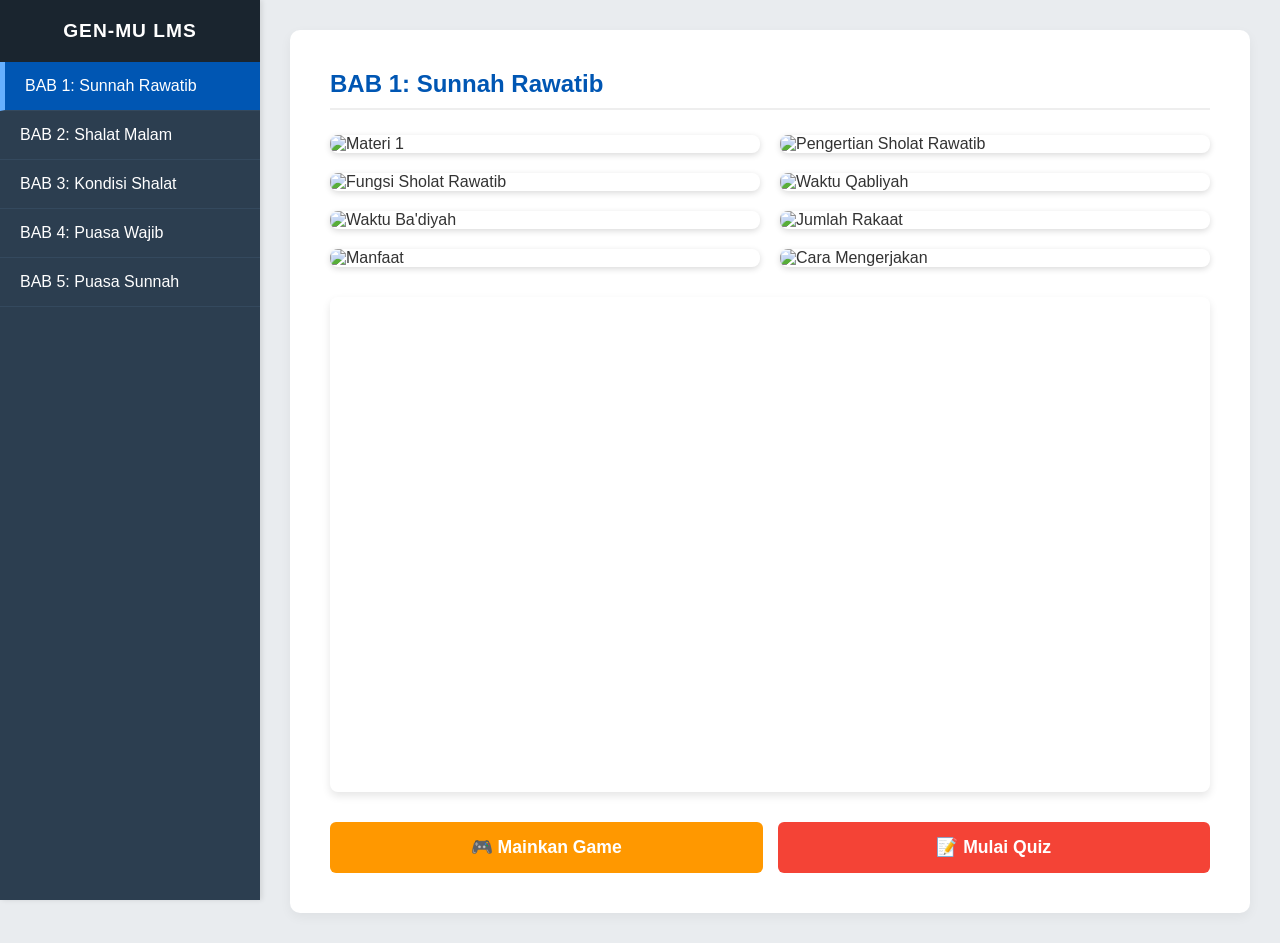
==== belajar.html @ 864e939e "Update belajar.html" ====
<!DOCTYPE html>
<html lang="id">
<head>
    <meta charset="UTF-8">
    <meta name="viewport" content="width=device-width, initial-scale=1.0">
    <title>GEN-MU LMS - Ruang Belajar</title>
    <style>
        :root {
            --primary: #0056b3;
            --secondary: #f8f9fa;
            --accent-game: #ff9800;
            --accent-quiz: #f44336;
            --text-dark: #333;
            --sidebar-bg: #2c3e50;
        }
        body {
            font-family: 'Segoe UI', Tahoma, Geneva, Verdana, sans-serif;
            margin: 0;
            display: flex;
            background-color: #e9ecef;
            color: var(--text-dark);
        }
        /* Desain Sidebar */
        .sidebar {
            width: 260px;
            background-color: var(--sidebar-bg);
            color: white;
            height: 100vh;
            position: fixed;
            display: flex;
            flex-direction: column;
            box-shadow: 2px 0 5px rgba(0,0,0,0.1);
            overflow-y: auto;
        }
        .sidebar-header {
            padding: 20px;
            text-align: center;
            background-color: #1a252f;
            font-weight: bold;
            font-size: 1.2rem;
            letter-spacing: 1px;
        }
        .nav-menu {
            list-style: none;
            padding: 0;
            margin: 0;
        }
        .nav-item {
            padding: 15px 20px;
            cursor: pointer;
            border-bottom: 1px solid #34495e;
            transition: background 0.3s;
        }
        .nav-item:hover, .nav-item.active {
            background-color: var(--primary);
            border-left: 5px solid #66b0ff;
        }
        /* Desain Konten Utama */
        .main-content {
            margin-left: 260px;
            padding: 30px;
            width: calc(100% - 260px);
            box-sizing: border-box;
        }
        .chapter-section {
            display: none;
            background: white;
            padding: 40px;
            border-radius: 10px;
            box-shadow: 0 4px 12px rgba(0,0,0,0.05);
            animation: fadeIn 0.4s ease-in-out;
        }
        .chapter-section.active {
            display: block;
        }
        h2 {
            color: var(--primary);
            border-bottom: 2px solid #eee;
            padding-bottom: 10px;
            margin-top: 0;
            margin-bottom: 25px;
        }
        /* Layout Grid untuk Materi Gambar */
        .image-grid {
            display: grid;
            grid-template-columns: repeat(auto-fit, minmax(300px, 1fr));
            gap: 20px;
            margin: 20px 0;
        }
        .image-grid img {
            width: 100%;
            border-radius: 8px;
            box-shadow: 0 2px 6px rgba(0,0,0,0.15);
            transition: transform 0.3s;
        }
        .image-grid img:hover {
            transform: scale(1.02);
        }
        /* Container Video & Canva Responsif */
        .iframe-container {
            position: relative;
            padding-bottom: 56.25%; /* Rasio 16:9 */
            height: 0;
            margin: 30px 0;
            border-radius: 8px;
            overflow: hidden;
            box-shadow: 0 4px 8px rgba(0,0,0,0.1);
        }
        .iframe-container iframe {
            position: absolute;
            top: 0;
            left: 0;
            width: 100%;
            height: 100%;
            border: 0;
        }
        /* Tombol Interaktif */
        .action-buttons {
            display: flex;
            gap: 15px;
            margin-top: 30px;
        }
        .btn {
            padding: 15px 25px;
            border-radius: 6px;
            text-decoration: none;
            color: white;
            font-weight: bold;
            text-align: center;
            flex: 1;
            transition: opacity 0.3s, transform 0.2s;
            font-size: 1.1rem;
        }
        .btn:hover { 
            opacity: 0.9; 
            transform: translateY(-2px);
        }
        .btn-game { background-color: var(--accent-game); }
        .btn-quiz { background-color: var(--accent-quiz); }
        
        @keyframes fadeIn {
            from { opacity: 0; transform: translateY(10px); }
            to { opacity: 1; transform: translateY(0); }
        }
    </style>
</head>
<body>

    <div class="sidebar">
        <div class="sidebar-header">GEN-MU LMS</div>
        <ul class="nav-menu">
            <li class="nav-item active" onclick="showChapter('bab1', this)">BAB 1: Sunnah Rawatib</li>
            <li class="nav-item" onclick="showChapter('bab2', this)">BAB 2: Shalat Malam</li>
            <li class="nav-item" onclick="showChapter('bab3', this)">BAB 3: Kondisi Shalat</li>
            <li class="nav-item" onclick="showChapter('bab4', this)">BAB 4: Puasa Wajib</li>
            <li class="nav-item" onclick="showChapter('bab5', this)">BAB 5: Puasa Sunnah</li>
        </ul>
    </div>

    <div class="main-content">

        <div id="bab1" class="chapter-section active">
            <h2>BAB 1: Sunnah Rawatib</h2> <div class="image-grid">
                <img src="https://i.ibb.co.com/bjLy00SD/1.png" alt="Materi 1">
                <img src="https://i.ibb.co.com/tMqqQ2B3/2.png" alt="Pengertian Sholat Rawatib">
                <img src="https://i.ibb.co.com/0RJmTRHN/3.png" alt="Fungsi Sholat Rawatib">
                <img src="https://i.ibb.co.com/svcGMx2N/4.png" alt="Waktu Qabliyah">
                <img src="https://i.ibb.co.com/WNx2Nj4D/5.png" alt="Waktu Ba'diyah">
                <img src="https://i.ibb.co.com/BVxQyyqM/6.png" alt="Jumlah Rakaat">
                <img src="https://i.ibb.co.com/RpjzxMMG/7.png" alt="Manfaat">
                <img src="https://i.ibb.co.com/HpGpZwFJ/8.png" alt="Cara Mengerjakan">
            </div>

            <div class="iframe-container">
                <iframe src="https://www.youtube.com/embed/7o30T9-NYI4?si=um2XhuEr7gB6WeKc" title="YouTube video player" allow="accelerometer; autoplay; clipboard-write; encrypted-media; gyroscope; picture-in-picture; web-share" allowfullscreen></iframe>
            </div>

            <div class="action-buttons">
                <a href="https://gemini.google.com/share/a2b81728db79" target="_blank" class="btn btn-game">🎮 Mainkan Game</a> <a href="https://forms.gle/naRSzzyEVoJLH29X8" target="_blank" class="btn btn-quiz">📝 Mulai Quiz</a> </div>
        </div>

        <div id="bab2" class="chapter-section">
            <h2>BAB 2: Shalat Malam hari (Shalat Tarawih dan Shalat Witir)</h2> <div class="image-grid">
                <img src="https://i.ibb.co.com/PzTjqrrT/1.png" alt="Materi 1">
                <img src="https://i.ibb.co.com/Y76jRjG3/2.png" alt="Pengertian Shalat Tarawih">
                <img src="https://i.ibb.co.com/s9jG4rJQ/3.png" alt="Hukum dan waktu pelaksanaan">
                <img src="https://i.ibb.co.com/HfGM2BKq/4.png" alt="Jumlah rakaat">
                <img src="https://i.ibb.co.com/qMsS5xy0/5.png" alt="Penyempurna malam">
                <img src="https://i.ibb.co.com/gbSvSwvL/6.png" alt="Pengertian dan hukum Shalat Witir">
                <img src="https://i.ibb.co.com/1GRY8dyK/7.png" alt="Urutan Shalat">
                <img src="https://i.ibb.co.com/N28Xvc7P/8.png" alt="Fadhilah dan Penutup">
            </div>

            <div class="iframe-container">
                <iframe src="https://www.youtube.com/embed/7ewEvRK4g10" title="Video Penjelasan Shalat Malam" allowfullscreen></iframe>
            </div>

            <div class="action-buttons">
                <a href="https://gemini.google.com/share/d656a55be637" target="_blank" class="btn btn-game">🎮 Mainkan Game</a> <a href="https://docs.google.com/forms/d/e/1FAIpQLSdVKd8MJUAFuubOIx2c9NQ98yjbyhsjO9SJSAClCy7nkc7taA/viewform?usp=publish-editor" target="_blank" class="btn btn-quiz">📝 Mulai Quiz</a> </div>
        </div>

        <div id="bab3" class="chapter-section">
            <h2>BAB 3: Macam-macam Shalat dalam berbagai kondisi</h2> <div class="image-grid">
                <img src="https://i.ibb.co.com/kg7qpqzn/macam-macam-shalat.png" alt="Materi">
                <img src="https://i.ibb.co.com/rKDwfDFP/macam-macam-shalat-1.png" alt="Pengertian shalat">
                <img src="https://i.ibb.co.com/217jG4tD/macam-macam-shalat-2.png" alt="Macam-macam kondisi shalat">
                <img src="https://i.ibb.co.com/MkXLWkcm/macam-macam-shalat-3.png" alt="Shalat jamak">
                <img src="https://i.ibb.co.com/21dzrwJs/macam-macam-shalat-4.png" alt="Shalat qashar">
                <img src="https://i.ibb.co.com/ym4WkbCV/macam-macam-shalat-5.png" alt="Shalat jamak qashar">
                <img src="https://i.ibb.co.com/mr6DtVqV/macam-macam-shalat-6.png" alt="Shalat ketika sedang sakit">
                <img src="https://i.ibb.co.com/TDfCycRQ/macam-macam-shalat-7.png" alt="Shalat ketika dalam bahaya">
                <img src="https://i.ibb.co.com/mVrWbSKF/macam-macam-shalat-8.png" alt="Shalat dalam kendaraan">
                <img src="https://i.ibb.co.com/BKd6s4dJ/macam-macam-shalat-9.png" alt="Shalat dengan tayamum">
                <img src="https://i.ibb.co.com/7xgVqmWy/macam-macam-shalat-10.png" alt="Ringkasan">
            </div>

            <div class="iframe-container">
                <iframe src="https://www.youtube.com/embed/kc-5C-uV5Hk?si=UV5Qm6yKna65uH1T" title="YouTube video player" allow="accelerometer; autoplay; clipboard-write; encrypted-media; gyroscope; picture-in-picture; web-share" allowfullscreen></iframe>
            </div>

            <div class="action-buttons">
                <a href="https://gemini.google.com/share/a914411cb3c3" target="_blank" class="btn btn-game">🎮 Mainkan Game</a> <a href="https://forms.gle/vq3xXQ9xE69AtAnr6" target="_blank" class="btn btn-quiz">📝 Mulai Quiz</a> </div>
        </div>

        <div id="bab4" class="chapter-section">
            <h2>BAB 4: Puasa Wajib/Ramadhan</h2> <div class="image-grid">
                <img src="https://i.ibb.co.com/21j4kCzB/1.png" alt="Materi Puasa">
                <img src="https://i.ibb.co.com/VFBKZ7M/2.png" alt="Pengertian dan Waktu Pelaksanaan">
                <img src="https://i.ibb.co.com/RLNXX1V/3.png" alt="Materi Lanjutan">
                <img src="https://i.ibb.co.com/BH8x7Ybd/4.png" alt="Syarat dan Rukun">
                <img src="https://i.ibb.co.com/84zqnxWN/5.png" alt="Syarat Lanjutan">
                <img src="https://i.ibb.co.com/1fwHPtZx/6.png" alt="Hal yang membatalkan puasa">
                <img src="https://i.ibb.co.com/7J23QYHh/7.png" alt="Amalan di Bulan Ramadhan">
                <img src="https://i.ibb.co.com/ccvT3t43/8.png" alt="Keutamaan Puasa Ramadan">
                <img src="https://i.ibb.co.com/LXtPMvbX/9.png" alt="Ringkasan">
                <img src="https://i.ibb.co.com/ZzC9mpJC/10.png" alt="Penutup">
            </div>

            <div class="iframe-container">
                <iframe src="https://www.youtube.com/embed/sjRd94ZaPSI" title="Video Penjelasan Puasa Wajib" allowfullscreen></iframe>
            </div>

            <div class="action-buttons">
                <a href="https://gemini.google.com/share/2c895827f036" target="_blank" class="btn btn-game">🎮 Mainkan Game</a> <a href="https://forms.gle/bKigbdjehdzy4xgn7" target="_blank" class="btn btn-quiz">📝 Mulai Quiz</a> </div>
        </div>

        <div id="bab5" class="chapter-section">
            <h2>BAB 5: Macam-Macam Puasa Sunnah</h2> <div class="iframe-container" style="box-shadow: 0 2px 8px 0 rgba(63,69,81,0.16); border-radius: 8px;">
                <iframe loading="lazy" src="https://www.canva.com/design/DAHJnHYPH2w/FHrJwm6hhopdkLDo4CUwgA/view?embed" allowfullscreen="allowfullscreen" allow="fullscreen"></iframe>
            </div>
            <p style="text-align: center; margin-top: -15px; margin-bottom: 30px;">
                <a href="https://www.canva.com/design/DAHJnHYPH2w/FHrJwm6hhopdkLDo4CUwgA/view?utm_content=DAHJnHYPH2w&utm_campaign=designshare&utm_medium=embeds&utm_source=link" target="_blank" style="color: var(--primary); text-decoration: none;">Macam-Macam Puasa Sunnah: Visual Slides oleh Adhi Faizfadillah</a> </p>

            <div class="image-grid">
                <img src="https://i.ibb.co.com/RTWxfPC4/Chat-GPT-Image-May-18-2026-05-50-57-AM.png" alt="Pengertian dan macam-macam puasa sunah">
                <img src="https://i.ibb.co.com/q3x3cBzr/manfaat-puasa-sunah.png" alt="Macam-macam manfaat puasa sunah">
            </div>

            <div class="iframe-container">
                <iframe src="https://www.youtube.com/embed/e1jEjuLCMPA" title="Video Penjelasan Puasa Sunnah" allowfullscreen></iframe>
            </div>

            <div class="action-buttons">
                <a href="https://gemini.google.com/share/930f132ad4be" target="_blank" class="btn btn-game">🎮 Mainkan Game</a> <a href="https://docs.google.com/forms/d/e/1FAIpQLSfmzcV0EsnE9yLa6hleEWP20BOaMUP3xI5NhfQaWSq5zLbfsg/viewform?usp=header" target="_blank" class="btn btn-quiz">📝 Mulai Quiz</a> </div>
        </div>

    </div>

    <script>
        function showChapter(chapterId, element) {
            // Sembunyikan semua section
            const sections = document.querySelectorAll('.chapter-section');
            sections.forEach(section => {
                section.classList.remove('active');
            });

            // Hapus kelas active dari semua item menu
            const navItems = document.querySelectorAll('.nav-item');
            navItems.forEach(item => {
                item.classList.remove('active');
            });

            // Tampilkan section yang diklik dan tandai menu
            document.getElementById(chapterId).classList.add('active');
            element.classList.add('active');
            
            // Auto scroll ke atas konten
            window.scrollTo({ top: 0, behavior: 'smooth' });
        }
    </script>

</body>
</html>
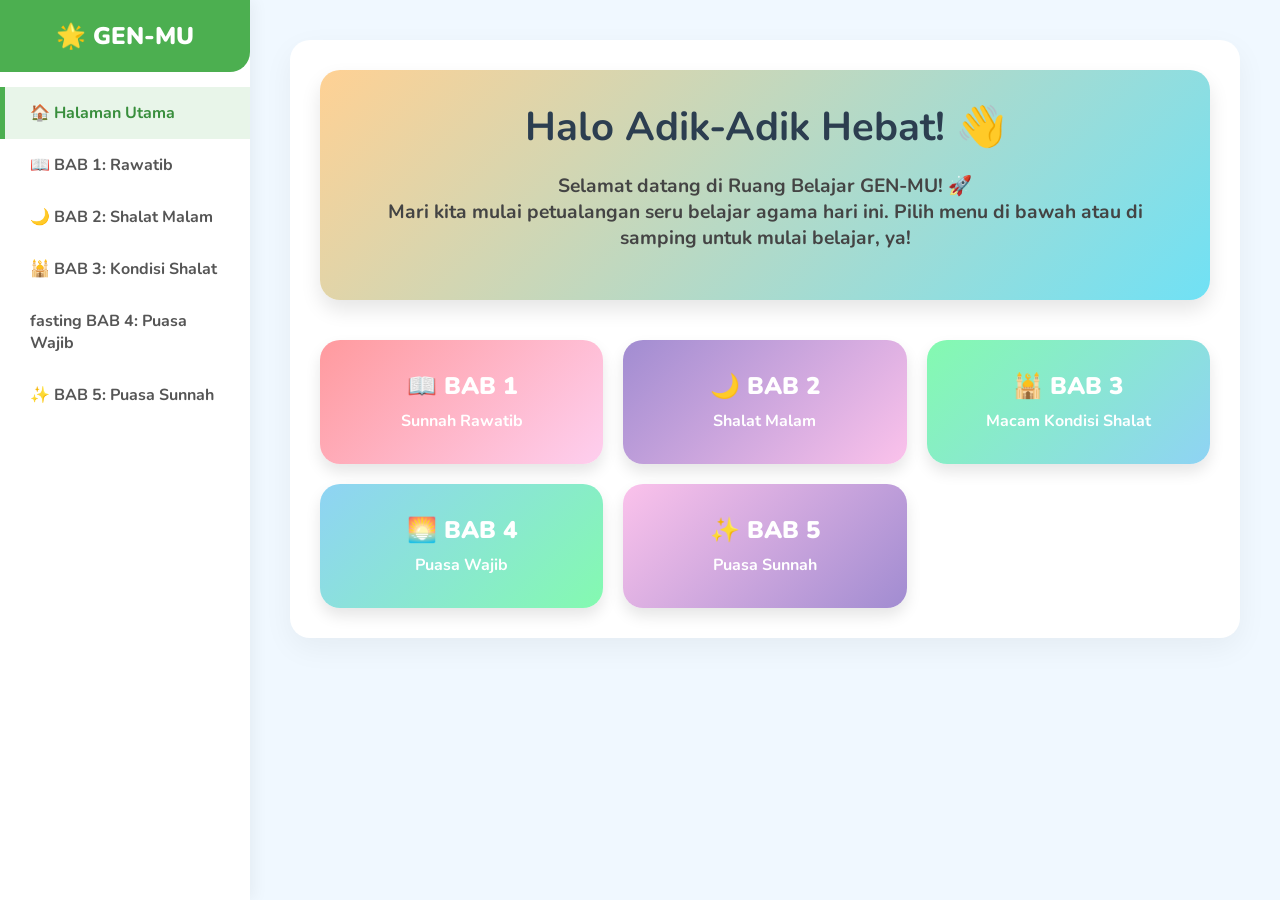
==== commit a3e45e77: "Update belajar.html" ====
--- a/belajar.html
+++ b/belajar.html
@@ -3,109 +3,225 @@
 <head>
     <meta charset="UTF-8">
     <meta name="viewport" content="width=device-width, initial-scale=1.0">
-    <title>GEN-MU LMS - Ruang Belajar</title>
+    <title>Ruang Belajar GEN-MU</title>
     <style>
+        @import url('https://fonts.googleapis.com/css2?family=Nunito:wght@400;700;900&display=swap');
+
         :root {
-            --primary: #0056b3;
-            --secondary: #f8f9fa;
-            --accent-game: #ff9800;
-            --accent-quiz: #f44336;
+            --primary: #4CAF50;
+            --primary-dark: #388E3C;
+            --secondary: #FFC107;
+            --bg-color: #F0F8FF;
             --text-dark: #333;
-            --sidebar-bg: #2c3e50;
-        }
+            --card-1: #FF9A9E;
+            --card-2: #A18CD1;
+            --card-3: #84FAB0;
+            --card-4: #8FD3F4;
+            --card-5: #FBC2EB;
+        }
+
         body {
-            font-family: 'Segoe UI', Tahoma, Geneva, Verdana, sans-serif;
+            font-family: 'Nunito', sans-serif;
             margin: 0;
+            background-color: var(--bg-color);
+            color: var(--text-dark);
             display: flex;
-            background-color: #e9ecef;
-            color: var(--text-dark);
-        }
-        /* Desain Sidebar */
+        }
+
+        /* Sidebar Navigasi */
         .sidebar {
-            width: 260px;
-            background-color: var(--sidebar-bg);
-            color: white;
+            width: 250px;
+            background-color: white;
             height: 100vh;
             position: fixed;
+            box-shadow: 4px 0 15px rgba(0,0,0,0.05);
             display: flex;
             flex-direction: column;
-            box-shadow: 2px 0 5px rgba(0,0,0,0.1);
-            overflow-y: auto;
-        }
+            z-index: 100;
+        }
+
         .sidebar-header {
             padding: 20px;
             text-align: center;
-            background-color: #1a252f;
-            font-weight: bold;
-            font-size: 1.2rem;
-            letter-spacing: 1px;
-        }
+            background-color: var(--primary);
+            color: white;
+            font-size: 1.5rem;
+            font-weight: 900;
+            border-bottom-right-radius: 20px;
+        }
+
         .nav-menu {
             list-style: none;
-            padding: 0;
+            padding: 15px 0;
             margin: 0;
         }
+
         .nav-item {
-            padding: 15px 20px;
+            padding: 15px 25px;
             cursor: pointer;
-            border-bottom: 1px solid #34495e;
-            transition: background 0.3s;
-        }
+            font-weight: 700;
+            color: #555;
+            transition: all 0.3s;
+            border-left: 5px solid transparent;
+        }
+
         .nav-item:hover, .nav-item.active {
-            background-color: var(--primary);
-            border-left: 5px solid #66b0ff;
-        }
-        /* Desain Konten Utama */
+            background-color: #e8f5e9;
+            color: var(--primary-dark);
+            border-left: 5px solid var(--primary);
+        }
+
+        /* Konten Utama */
         .main-content {
-            margin-left: 260px;
+            margin-left: 250px;
+            padding: 40px;
+            width: calc(100% - 250px);
+            box-sizing: border-box;
+        }
+
+        /* Dashboard & Pengantar */
+        .welcome-box {
+            background: linear-gradient(135deg, #FFD194 0%, #70E1F5 100%);
             padding: 30px;
-            width: calc(100% - 260px);
-            box-sizing: border-box;
-        }
+            border-radius: 20px;
+            text-align: center;
+            box-shadow: 0 10px 20px rgba(0,0,0,0.1);
+            margin-bottom: 40px;
+            animation: bounceIn 1s ease;
+        }
+
+        .welcome-box h1 {
+            color: #2c3e50;
+            font-size: 2.5rem;
+            margin: 0 0 10px 0;
+        }
+
+        .welcome-box p {
+            font-size: 1.2rem;
+            color: #444;
+            font-weight: 700;
+        }
+
+        /* Grid Pilihan Bab di Home */
+        .bab-grid {
+            display: grid;
+            grid-template-columns: repeat(auto-fit, minmax(250px, 1fr));
+            gap: 20px;
+        }
+
+        .bab-card {
+            padding: 30px 20px;
+            border-radius: 20px;
+            text-align: center;
+            cursor: pointer;
+            color: white;
+            font-size: 1.5rem;
+            font-weight: 900;
+            box-shadow: 0 8px 15px rgba(0,0,0,0.1);
+            transition: transform 0.3s, box-shadow 0.3s;
+        }
+
+        .bab-card:hover {
+            transform: translateY(-10px);
+            box-shadow: 0 15px 25px rgba(0,0,0,0.2);
+        }
+
+        .bg-1 { background: linear-gradient(135deg, var(--card-1), #FECFEF); }
+        .bg-2 { background: linear-gradient(135deg, var(--card-2), #FBC2EB); }
+        .bg-3 { background: linear-gradient(135deg, var(--card-3), #8FD3F4); }
+        .bg-4 { background: linear-gradient(135deg, var(--card-4), #84FAB0); }
+        .bg-5 { background: linear-gradient(135deg, var(--card-5), #a18cd1); }
+
+        /* Halaman Materi Bab */
         .chapter-section {
             display: none;
             background: white;
-            padding: 40px;
-            border-radius: 10px;
-            box-shadow: 0 4px 12px rgba(0,0,0,0.05);
-            animation: fadeIn 0.4s ease-in-out;
-        }
+            padding: 30px;
+            border-radius: 20px;
+            box-shadow: 0 10px 30px rgba(0,0,0,0.05);
+            animation: fadeIn 0.5s ease;
+        }
+
         .chapter-section.active {
             display: block;
         }
-        h2 {
+
+        .chapter-title {
+            color: var(--primary-dark);
+            font-size: 2rem;
+            border-bottom: 4px dashed #FFC107;
+            padding-bottom: 15px;
+            margin-top: 0;
+            margin-bottom: 30px;
+            text-align: center;
+        }
+
+        /* Accordion untuk Sub Bab */
+        details {
+            background-color: #f9f9f9;
+            border-radius: 12px;
+            margin-bottom: 15px;
+            box-shadow: 0 2px 5px rgba(0,0,0,0.05);
+            overflow: hidden;
+        }
+
+        summary {
+            padding: 18px 20px;
+            font-size: 1.2rem;
+            font-weight: 700;
+            cursor: pointer;
+            background-color: #fff;
+            border-left: 6px solid var(--secondary);
+            list-style: none;
+            display: flex;
+            justify-content: space-between;
+            align-items: center;
+            transition: background 0.3s;
+        }
+
+        summary::-webkit-details-marker {
+            display: none;
+        }
+
+        summary:after {
+            content: '▼';
             color: var(--primary);
-            border-bottom: 2px solid #eee;
-            padding-bottom: 10px;
-            margin-top: 0;
-            margin-bottom: 25px;
-        }
-        /* Layout Grid untuk Materi Gambar */
-        .image-grid {
-            display: grid;
-            grid-template-columns: repeat(auto-fit, minmax(300px, 1fr));
-            gap: 20px;
-            margin: 20px 0;
-        }
-        .image-grid img {
-            width: 100%;
-            border-radius: 8px;
-            box-shadow: 0 2px 6px rgba(0,0,0,0.15);
-            transition: transform 0.3s;
-        }
-        .image-grid img:hover {
-            transform: scale(1.02);
-        }
-        /* Container Video & Canva Responsif */
+            font-size: 1.2rem;
+        }
+
+        details[open] summary:after {
+            content: '▲';
+        }
+
+        summary:hover {
+            background-color: #f0f0f0;
+        }
+
+        .sub-content {
+            padding: 20px;
+            background-color: #fafafa;
+            border-top: 1px solid #eee;
+            text-align: center;
+        }
+
+        .sub-content img {
+            max-width: 100%;
+            border-radius: 10px;
+            box-shadow: 0 4px 10px rgba(0,0,0,0.1);
+            margin-bottom: 10px;
+        }
+
+        /* Iframe & Interaktif */
         .iframe-container {
             position: relative;
-            padding-bottom: 56.25%; /* Rasio 16:9 */
+            padding-bottom: 56.25%;
             height: 0;
-            margin: 30px 0;
-            border-radius: 8px;
+            border-radius: 12px;
             overflow: hidden;
-            box-shadow: 0 4px 8px rgba(0,0,0,0.1);
-        }
+            box-shadow: 0 5px 15px rgba(0,0,0,0.2);
+            margin: 15px 0;
+        }
+
         .iframe-container iframe {
             position: absolute;
             top: 0;
@@ -114,180 +230,319 @@
             height: 100%;
             border: 0;
         }
-        /* Tombol Interaktif */
-        .action-buttons {
-            display: flex;
-            gap: 15px;
-            margin-top: 30px;
-        }
+
         .btn {
-            padding: 15px 25px;
-            border-radius: 6px;
+            display: inline-block;
+            padding: 12px 25px;
+            border-radius: 50px;
             text-decoration: none;
             color: white;
-            font-weight: bold;
-            text-align: center;
-            flex: 1;
-            transition: opacity 0.3s, transform 0.2s;
+            font-weight: 900;
             font-size: 1.1rem;
-        }
-        .btn:hover { 
-            opacity: 0.9; 
-            transform: translateY(-2px);
-        }
-        .btn-game { background-color: var(--accent-game); }
-        .btn-quiz { background-color: var(--accent-quiz); }
-        
-        @keyframes fadeIn {
-            from { opacity: 0; transform: translateY(10px); }
-            to { opacity: 1; transform: translateY(0); }
-        }
+            margin: 10px;
+            transition: transform 0.2s, box-shadow 0.2s;
+        }
+
+        .btn:hover {
+            transform: scale(1.05);
+            box-shadow: 0 5px 15px rgba(0,0,0,0.2);
+        }
+
+        .btn-game { background-color: #FF5722; }
+        .btn-quiz { background-color: #2196F3; }
+
+        @keyframes fadeIn { from { opacity: 0; transform: translateY(20px); } to { opacity: 1; transform: translateY(0); } }
+        @keyframes bounceIn { 
+            0% { transform: scale(0.8); opacity: 0; } 
+            60% { transform: scale(1.05); opacity: 1; } 
+            100% { transform: scale(1); } 
+        }
+
     </style>
 </head>
 <body>
 
     <div class="sidebar">
-        <div class="sidebar-header">GEN-MU LMS</div>
+        <div class="sidebar-header">🌟 GEN-MU</div>
         <ul class="nav-menu">
-            <li class="nav-item active" onclick="showChapter('bab1', this)">BAB 1: Sunnah Rawatib</li>
-            <li class="nav-item" onclick="showChapter('bab2', this)">BAB 2: Shalat Malam</li>
-            <li class="nav-item" onclick="showChapter('bab3', this)">BAB 3: Kondisi Shalat</li>
-            <li class="nav-item" onclick="showChapter('bab4', this)">BAB 4: Puasa Wajib</li>
-            <li class="nav-item" onclick="showChapter('bab5', this)">BAB 5: Puasa Sunnah</li>
+            <li class="nav-item active" onclick="showView('home', this)">🏠 Halaman Utama</li>
+            <li class="nav-item" onclick="showView('bab1', this)">📖 BAB 1: Rawatib</li>
+            <li class="nav-item" onclick="showView('bab2', this)">🌙 BAB 2: Shalat Malam</li>
+            <li class="nav-item" onclick="showView('bab3', this)">🕌 BAB 3: Kondisi Shalat</li>
+            <li class="nav-item" onclick="showView('bab4', this)"> fasting BAB 4: Puasa Wajib</li>
+            <li class="nav-item" onclick="showView('bab5', this)">✨ BAB 5: Puasa Sunnah</li>
         </ul>
     </div>
 
     <div class="main-content">
 
-        <div id="bab1" class="chapter-section active">
-            <h2>BAB 1: Sunnah Rawatib</h2> <div class="image-grid">
-                <img src="https://i.ibb.co.com/bjLy00SD/1.png" alt="Materi 1">
-                <img src="https://i.ibb.co.com/tMqqQ2B3/2.png" alt="Pengertian Sholat Rawatib">
-                <img src="https://i.ibb.co.com/0RJmTRHN/3.png" alt="Fungsi Sholat Rawatib">
-                <img src="https://i.ibb.co.com/svcGMx2N/4.png" alt="Waktu Qabliyah">
-                <img src="https://i.ibb.co.com/WNx2Nj4D/5.png" alt="Waktu Ba'diyah">
-                <img src="https://i.ibb.co.com/BVxQyyqM/6.png" alt="Jumlah Rakaat">
-                <img src="https://i.ibb.co.com/RpjzxMMG/7.png" alt="Manfaat">
-                <img src="https://i.ibb.co.com/HpGpZwFJ/8.png" alt="Cara Mengerjakan">
-            </div>
-
-            <div class="iframe-container">
-                <iframe src="https://www.youtube.com/embed/7o30T9-NYI4?si=um2XhuEr7gB6WeKc" title="YouTube video player" allow="accelerometer; autoplay; clipboard-write; encrypted-media; gyroscope; picture-in-picture; web-share" allowfullscreen></iframe>
-            </div>
-
-            <div class="action-buttons">
-                <a href="https://gemini.google.com/share/a2b81728db79" target="_blank" class="btn btn-game">🎮 Mainkan Game</a> <a href="https://forms.gle/naRSzzyEVoJLH29X8" target="_blank" class="btn btn-quiz">📝 Mulai Quiz</a> </div>
+        <div id="home" class="chapter-section active">
+            <div class="welcome-box">
+                <h1>Halo Adik-Adik Hebat! 👋</h1>
+                <p>Selamat datang di Ruang Belajar GEN-MU! 🚀<br>Mari kita mulai petualangan seru belajar agama hari ini. Pilih menu di bawah atau di samping untuk mulai belajar, ya!</p>
+            </div>
+            
+            <div class="bab-grid">
+                <div class="bab-card bg-1" onclick="document.querySelectorAll('.nav-item')[1].click()">📖 BAB 1<br><span style="font-size:1rem; font-weight:700;">Sunnah Rawatib</span></div>
+                <div class="bab-card bg-2" onclick="document.querySelectorAll('.nav-item')[2].click()">🌙 BAB 2<br><span style="font-size:1rem; font-weight:700;">Shalat Malam</span></div>
+                <div class="bab-card bg-3" onclick="document.querySelectorAll('.nav-item')[3].click()">🕌 BAB 3<br><span style="font-size:1rem; font-weight:700;">Macam Kondisi Shalat</span></div>
+                <div class="bab-card bg-4" onclick="document.querySelectorAll('.nav-item')[4].click()">🌅 BAB 4<br><span style="font-size:1rem; font-weight:700;">Puasa Wajib</span></div>
+                <div class="bab-card bg-5" onclick="document.querySelectorAll('.nav-item')[5].click()">✨ BAB 5<br><span style="font-size:1rem; font-weight:700;">Puasa Sunnah</span></div>
+            </div>
         </div>
 
+        <div id="bab1" class="chapter-section">
+            <h2 class="chapter-title">📖 BAB 1: Sunnah Rawatib</h2>
+            
+            <details>
+                <summary>📚 1. Materi Dasar & Pengertian</summary>
+                <div class="sub-content">
+                    <img src="https://i.ibb.co.com/bjLy00SD/1.png" alt="Materi">
+                    <img src="https://i.ibb.co.com/tMqqQ2B3/2.png" alt="Pengertian Sholat Rawatib">
+                </div>
+            </details>
+
+            <details>
+                <summary>🌟 2. Fungsi & Manfaat</summary>
+                <div class="sub-content">
+                    <img src="https://i.ibb.co.com/0RJmTRHN/3.png" alt="Fungsi sholat rawatib">
+                    <img src="https://i.ibb.co.com/RpjzxMMG/7.png" alt="Manfaat">
+                </div>
+            </details>
+
+            <details>
+                <summary>⏰ 3. Waktu & Jumlah Rakaat</summary>
+                <div class="sub-content">
+                    <img src="https://i.ibb.co.com/svcGMx2N/4.png" alt="Waktu qabliyah">
+                    <img src="https://i.ibb.co.com/WNx2Nj4D/5.png" alt="Waktu ba’diyah">
+                    <img src="https://i.ibb.co.com/BVxQyyqM/6.png" alt="Jumlah rakaat">
+                </div>
+            </details>
+
+            <details>
+                <summary>🙏 4. Cara Mengerjakan</summary>
+                <div class="sub-content">
+                    <img src="https://i.ibb.co.com/HpGpZwFJ/8.png" alt="Cara mengerjakan">
+                </div>
+            </details>
+
+            <details>
+                <summary>🎬 5. Video Penjelasan Interaktif</summary>
+                <div class="sub-content">
+                    <div class="iframe-container">
+                        <iframe src="https://www.youtube.com/embed/7o30T9-NYI4?si=um2XhuEr7gB6WeKc" title="YouTube video player" allowfullscreen></iframe>
+                    </div>
+                </div>
+            </details>
+
+            <div style="text-align: center; margin-top: 30px;">
+                <a href="https://gemini.google.com/share/a2b81728db79" target="_blank" class="btn btn-game">🎮 Game: Susun Kata Rawatib</a>
+                <a href="https://forms.gle/naRSzzyEVoJLH29X8" target="_blank" class="btn btn-quiz">📝 Quiz: Misi Rawatib</a>
+            </div>
+        </div>
+
         <div id="bab2" class="chapter-section">
-            <h2>BAB 2: Shalat Malam hari (Shalat Tarawih dan Shalat Witir)</h2> <div class="image-grid">
-                <img src="https://i.ibb.co.com/PzTjqrrT/1.png" alt="Materi 1">
-                <img src="https://i.ibb.co.com/Y76jRjG3/2.png" alt="Pengertian Shalat Tarawih">
-                <img src="https://i.ibb.co.com/s9jG4rJQ/3.png" alt="Hukum dan waktu pelaksanaan">
-                <img src="https://i.ibb.co.com/HfGM2BKq/4.png" alt="Jumlah rakaat">
-                <img src="https://i.ibb.co.com/qMsS5xy0/5.png" alt="Penyempurna malam">
-                <img src="https://i.ibb.co.com/gbSvSwvL/6.png" alt="Pengertian dan hukum Shalat Witir">
-                <img src="https://i.ibb.co.com/1GRY8dyK/7.png" alt="Urutan Shalat">
-                <img src="https://i.ibb.co.com/N28Xvc7P/8.png" alt="Fadhilah dan Penutup">
-            </div>
-
-            <div class="iframe-container">
-                <iframe src="https://www.youtube.com/embed/7ewEvRK4g10" title="Video Penjelasan Shalat Malam" allowfullscreen></iframe>
-            </div>
-
-            <div class="action-buttons">
-                <a href="https://gemini.google.com/share/d656a55be637" target="_blank" class="btn btn-game">🎮 Mainkan Game</a> <a href="https://docs.google.com/forms/d/e/1FAIpQLSdVKd8MJUAFuubOIx2c9NQ98yjbyhsjO9SJSAClCy7nkc7taA/viewform?usp=publish-editor" target="_blank" class="btn btn-quiz">📝 Mulai Quiz</a> </div>
+            <h2 class="chapter-title">🌙 BAB 2: Shalat Malam Hari</h2>
+            
+            <details>
+                <summary>📚 1. Pengertian & Hukum Shalat Tarawih</summary>
+                <div class="sub-content">
+                    <img src="https://i.ibb.co.com/PzTjqrrT/1.png" alt="Materi">
+                    <img src="https://i.ibb.co.com/Y76jRjG3/2.png" alt="Pengertian Shalat Tarawih">
+                    <img src="https://i.ibb.co.com/s9jG4rJQ/3.png" alt="Hukum dan waktu pelaksanaan">
+                    <img src="https://i.ibb.co.com/HfGM2BKq/4.png" alt="Jumlah rakaat">
+                </div>
+            </details>
+
+            <details>
+                <summary>✨ 2. Shalat Witir (Penyempurna Malam)</summary>
+                <div class="sub-content">
+                    <img src="https://i.ibb.co.com/qMsS5xy0/5.png" alt="Penyempurna malam">
+                    <img src="https://i.ibb.co.com/gbSvSwvL/6.png" alt="Pengertian dan hukum Shalat Witir">
+                </div>
+            </details>
+
+            <details>
+                <summary>🤲 3. Urutan & Fadhilah (Keutamaan)</summary>
+                <div class="sub-content">
+                    <img src="https://i.ibb.co.com/1GRY8dyK/7.png" alt="Urutan Shalat">
+                    <img src="https://i.ibb.co.com/N28Xvc7P/8.png" alt="Fadhilah dan Penutup">
+                </div>
+            </details>
+
+            <details>
+                <summary>🎬 4. Tonton Video Penjelasan</summary>
+                <div class="sub-content">
+                    <div class="iframe-container">
+                        <iframe src="https://www.youtube.com/embed/7ewEvRK4g10" title="YouTube video player" allowfullscreen></iframe>
+                    </div>
+                </div>
+            </details>
+
+            <div style="text-align: center; margin-top: 30px;">
+                <a href="https://gemini.google.com/share/d656a55be637" target="_blank" class="btn btn-game">🎮 Game: Petualangan Malam</a>
+                <a href="https://docs.google.com/forms/d/e/1FAIpQLSdVKd8MJUAFuubOIx2c9NQ98yjbyhsjO9SJSAClCy7nkc7taA/viewform?usp=publish-editor" target="_blank" class="btn btn-quiz">📝 Quiz: Bintang Tarawih</a>
+            </div>
         </div>
 
         <div id="bab3" class="chapter-section">
-            <h2>BAB 3: Macam-macam Shalat dalam berbagai kondisi</h2> <div class="image-grid">
-                <img src="https://i.ibb.co.com/kg7qpqzn/macam-macam-shalat.png" alt="Materi">
-                <img src="https://i.ibb.co.com/rKDwfDFP/macam-macam-shalat-1.png" alt="Pengertian shalat">
-                <img src="https://i.ibb.co.com/217jG4tD/macam-macam-shalat-2.png" alt="Macam-macam kondisi shalat">
-                <img src="https://i.ibb.co.com/MkXLWkcm/macam-macam-shalat-3.png" alt="Shalat jamak">
-                <img src="https://i.ibb.co.com/21dzrwJs/macam-macam-shalat-4.png" alt="Shalat qashar">
-                <img src="https://i.ibb.co.com/ym4WkbCV/macam-macam-shalat-5.png" alt="Shalat jamak qashar">
-                <img src="https://i.ibb.co.com/mr6DtVqV/macam-macam-shalat-6.png" alt="Shalat ketika sedang sakit">
-                <img src="https://i.ibb.co.com/TDfCycRQ/macam-macam-shalat-7.png" alt="Shalat ketika dalam bahaya">
-                <img src="https://i.ibb.co.com/mVrWbSKF/macam-macam-shalat-8.png" alt="Shalat dalam kendaraan">
-                <img src="https://i.ibb.co.com/BKd6s4dJ/macam-macam-shalat-9.png" alt="Shalat dengan tayamum">
-                <img src="https://i.ibb.co.com/7xgVqmWy/macam-macam-shalat-10.png" alt="Ringkasan">
-            </div>
-
-            <div class="iframe-container">
-                <iframe src="https://www.youtube.com/embed/kc-5C-uV5Hk?si=UV5Qm6yKna65uH1T" title="YouTube video player" allow="accelerometer; autoplay; clipboard-write; encrypted-media; gyroscope; picture-in-picture; web-share" allowfullscreen></iframe>
-            </div>
-
-            <div class="action-buttons">
-                <a href="https://gemini.google.com/share/a914411cb3c3" target="_blank" class="btn btn-game">🎮 Mainkan Game</a> <a href="https://forms.gle/vq3xXQ9xE69AtAnr6" target="_blank" class="btn btn-quiz">📝 Mulai Quiz</a> </div>
+            <h2 class="chapter-title">🕌 BAB 3: Macam-Macam Shalat Dalam Berbagai Kondisi</h2>
+            
+            <details>
+                <summary>📚 1. Pengertian & Kondisi Khusus</summary>
+                <div class="sub-content">
+                    <img src="https://i.ibb.co.com/kg7qpqzn/macam-macam-shalat.png" alt="Materi">
+                    <img src="https://i.ibb.co.com/rKDwfDFP/macam-macam-shalat-1.png" alt="Pengertian shalat">
+                    <img src="https://i.ibb.co.com/217jG4tD/macam-macam-shalat-2.png" alt="Macam-macam kondisi shalat">
+                </div>
+            </details>
+
+            <details>
+                <summary>🚗 2. Shalat Jamak & Qashar (Untuk Musafir)</summary>
+                <div class="sub-content">
+                    <img src="https://i.ibb.co.com/MkXLWkcm/macam-macam-shalat-3.png" alt="Shalat jamak">
+                    <img src="https://i.ibb.co.com/21dzrwJs/macam-macam-shalat-4.png" alt="Shalat qashar">
+                    <img src="https://i.ibb.co.com/ym4WkbCV/macam-macam-shalat-5.png" alt="Shalat jamak qashar">
+                    <img src="https://i.ibb.co.com/mVrWbSKF/macam-macam-shalat-8.png" alt="Shalat dalam kendaraan">
+                </div>
+            </details>
+
+            <details>
+                <summary>🏥 3. Shalat Saat Sakit, Bahaya & Tayamum</summary>
+                <div class="sub-content">
+                    <img src="https://i.ibb.co.com/mr6DtVqV/macam-macam-shalat-6.png" alt="Shalat ketika sedang sakit">
+                    <img src="https://i.ibb.co.com/TDfCycRQ/macam-macam-shalat-7.png" alt="Shalat ketika dalam bahaya">
+                    <img src="https://i.ibb.co.com/BKd6s4dJ/macam-macam-shalat-9.png" alt="Shalat dengan tayamum">
+                    <img src="https://i.ibb.co.com/7xgVqmWy/macam-macam-shalat-10.png" alt="Ringkasan">
+                </div>
+            </details>
+
+            <details>
+                <summary>🎬 4. Mari Menonton Video</summary>
+                <div class="sub-content">
+                    <div class="iframe-container">
+                        <iframe src="https://www.youtube.com/embed/kc-5C-uV5Hk?si=UV5Qm6yKna65uH1T" title="YouTube video player" allowfullscreen></iframe>
+                    </div>
+                </div>
+            </details>
+
+            <div style="text-align: center; margin-top: 30px;">
+                <a href="https://gemini.google.com/share/a914411cb3c3" target="_blank" class="btn btn-game">🎮 Game: Detektif Shalat</a>
+                <a href="https://forms.gle/vq3xXQ9xE69AtAnr6" target="_blank" class="btn btn-quiz">📝 Quiz: Ujian Musafir</a>
+            </div>
         </div>
 
         <div id="bab4" class="chapter-section">
-            <h2>BAB 4: Puasa Wajib/Ramadhan</h2> <div class="image-grid">
-                <img src="https://i.ibb.co.com/21j4kCzB/1.png" alt="Materi Puasa">
-                <img src="https://i.ibb.co.com/VFBKZ7M/2.png" alt="Pengertian dan Waktu Pelaksanaan">
-                <img src="https://i.ibb.co.com/RLNXX1V/3.png" alt="Materi Lanjutan">
-                <img src="https://i.ibb.co.com/BH8x7Ybd/4.png" alt="Syarat dan Rukun">
-                <img src="https://i.ibb.co.com/84zqnxWN/5.png" alt="Syarat Lanjutan">
-                <img src="https://i.ibb.co.com/1fwHPtZx/6.png" alt="Hal yang membatalkan puasa">
-                <img src="https://i.ibb.co.com/7J23QYHh/7.png" alt="Amalan di Bulan Ramadhan">
-                <img src="https://i.ibb.co.com/ccvT3t43/8.png" alt="Keutamaan Puasa Ramadan">
-                <img src="https://i.ibb.co.com/LXtPMvbX/9.png" alt="Ringkasan">
-                <img src="https://i.ibb.co.com/ZzC9mpJC/10.png" alt="Penutup">
-            </div>
-
-            <div class="iframe-container">
-                <iframe src="https://www.youtube.com/embed/sjRd94ZaPSI" title="Video Penjelasan Puasa Wajib" allowfullscreen></iframe>
-            </div>
-
-            <div class="action-buttons">
-                <a href="https://gemini.google.com/share/2c895827f036" target="_blank" class="btn btn-game">🎮 Mainkan Game</a> <a href="https://forms.gle/bKigbdjehdzy4xgn7" target="_blank" class="btn btn-quiz">📝 Mulai Quiz</a> </div>
+            <h2 class="chapter-title">🌅 BAB 4: Puasa Wajib / Ramadhan</h2>
+            
+            <details>
+                <summary>📚 1. Pengertian & Waktu Pelaksanaan</summary>
+                <div class="sub-content">
+                    <img src="https://i.ibb.co.com/21j4kCzB/1.png" alt="Materi">
+                    <img src="https://i.ibb.co.com/VFBKZ7M/2.png" alt="Pengertian">
+                    <img src="https://i.ibb.co.com/RLNXX1V/3.png" alt="Waktu Pelaksanaan">
+                </div>
+            </details>
+
+            <details>
+                <summary>⚖️ 2. Syarat, Rukun & Yang Membatalkan</summary>
+                <div class="sub-content">
+                    <img src="https://i.ibb.co.com/BH8x7Ybd/4.png" alt="Syarat dan Rukun">
+                    <img src="https://i.ibb.co.com/84zqnxWN/5.png" alt="Syarat Sah">
+                    <img src="https://i.ibb.co.com/1fwHPtZx/6.png" alt="Hal yang membatalkan">
+                </div>
+            </details>
+
+            <details>
+                <summary>🌟 3. Amalan & Keutamaan Ramadhan</summary>
+                <div class="sub-content">
+                    <img src="https://i.ibb.co.com/7J23QYHh/7.png" alt="Amalan Ramadhan">
+                    <img src="https://i.ibb.co.com/ccvT3t43/8.png" alt="Keutamaan">
+                    <img src="https://i.ibb.co.com/LXtPMvbX/9.png" alt="Ringkasan">
+                    <img src="https://i.ibb.co.com/ZzC9mpJC/10.png" alt="Penutup">
+                </div>
+            </details>
+
+            <details>
+                <summary>🎬 4. Video Seru Tentang Puasa</summary>
+                <div class="sub-content">
+                    <div class="iframe-container">
+                        <iframe src="https://www.youtube.com/embed/sjRd94ZaPSI" title="YouTube video player" allowfullscreen></iframe>
+                    </div>
+                </div>
+            </details>
+
+            <div style="text-align: center; margin-top: 30px;">
+                <a href="https://gemini.google.com/share/2c895827f036" target="_blank" class="btn btn-game">🎮 Game: Pahlawan Ramadhan</a>
+                <a href="https://forms.gle/bKigbdjehdzy4xgn7" target="_blank" class="btn btn-quiz">📝 Quiz: Cerdas Cermat Puasa</a>
+            </div>
         </div>
 
         <div id="bab5" class="chapter-section">
-            <h2>BAB 5: Macam-Macam Puasa Sunnah</h2> <div class="iframe-container" style="box-shadow: 0 2px 8px 0 rgba(63,69,81,0.16); border-radius: 8px;">
-                <iframe loading="lazy" src="https://www.canva.com/design/DAHJnHYPH2w/FHrJwm6hhopdkLDo4CUwgA/view?embed" allowfullscreen="allowfullscreen" allow="fullscreen"></iframe>
-            </div>
-            <p style="text-align: center; margin-top: -15px; margin-bottom: 30px;">
-                <a href="https://www.canva.com/design/DAHJnHYPH2w/FHrJwm6hhopdkLDo4CUwgA/view?utm_content=DAHJnHYPH2w&utm_campaign=designshare&utm_medium=embeds&utm_source=link" target="_blank" style="color: var(--primary); text-decoration: none;">Macam-Macam Puasa Sunnah: Visual Slides oleh Adhi Faizfadillah</a> </p>
-
-            <div class="image-grid">
-                <img src="https://i.ibb.co.com/RTWxfPC4/Chat-GPT-Image-May-18-2026-05-50-57-AM.png" alt="Pengertian dan macam-macam puasa sunah">
-                <img src="https://i.ibb.co.com/q3x3cBzr/manfaat-puasa-sunah.png" alt="Macam-macam manfaat puasa sunah">
-            </div>
-
-            <div class="iframe-container">
-                <iframe src="https://www.youtube.com/embed/e1jEjuLCMPA" title="Video Penjelasan Puasa Sunnah" allowfullscreen></iframe>
-            </div>
-
-            <div class="action-buttons">
-                <a href="https://gemini.google.com/share/930f132ad4be" target="_blank" class="btn btn-game">🎮 Mainkan Game</a> <a href="https://docs.google.com/forms/d/e/1FAIpQLSfmzcV0EsnE9yLa6hleEWP20BOaMUP3xI5NhfQaWSq5zLbfsg/viewform?usp=header" target="_blank" class="btn btn-quiz">📝 Mulai Quiz</a> </div>
+            <h2 class="chapter-title">✨ BAB 5: Macam-Macam Puasa Sunnah</h2>
+            
+            <details>
+                <summary>📊 1. Slide Presentasi Interaktif</summary>
+                <div class="sub-content">
+                    <div class="iframe-container" style="padding-bottom: 56.25%;">
+                        <iframe src="https://www.canva.com/design/DAHJnHYPH2w/FHrJwm6hhopdkLDo4CUwgA/view?embed" allowfullscreen="allowfullscreen" allow="fullscreen"></iframe>
+                    </div>
+                    <p><a href="https://www.canva.com/design/DAHJnHYPH2w/FHrJwm6hhopdkLDo4CUwgA/view" target="_blank" style="color: var(--primary-dark); font-weight: bold;">Buka Slide Layar Penuh di Canva</a></p>
+                </div>
+            </details>
+
+            <details>
+                <summary>📚 2. Pengertian & Manfaat Puasa Sunnah</summary>
+                <div class="sub-content">
+                    <img src="https://i.ibb.co.com/RTWxfPC4/Chat-GPT-Image-May-18-2026-05-50-57-AM.png" alt="Pengertian dan macam puasa">
+                    <img src="https://i.ibb.co.com/q3x3cBzr/manfaat-puasa-sunah.png" alt="Manfaat puasa sunah">
+                </div>
+            </details>
+
+            <details>
+                <summary>🎬 3. Video Penjelasan Tambahan</summary>
+                <div class="sub-content">
+                    <div class="iframe-container">
+                        <iframe src="https://www.youtube.com/embed/e1jEjuLCMPA" title="YouTube video player" allowfullscreen></iframe>
+                    </div>
+                </div>
+            </details>
+
+            <div style="text-align: center; margin-top: 30px;">
+                <a href="https://gemini.google.com/share/930f132ad4be" target="_blank" class="btn btn-game">🎮 Game: Tebak Puasa Sunnah</a>
+                <a href="https://docs.google.com/forms/d/e/1FAIpQLSfmzcV0EsnE9yLa6hleEWP20BOaMUP3xI5NhfQaWSq5zLbfsg/viewform?usp=header" target="_blank" class="btn btn-quiz">📝 Quiz: Juara Puasa</a>
+            </div>
         </div>
 
     </div>
 
     <script>
-        function showChapter(chapterId, element) {
+        function showView(id, element) {
             // Sembunyikan semua section
             const sections = document.querySelectorAll('.chapter-section');
             sections.forEach(section => {
                 section.classList.remove('active');
             });
 
-            // Hapus kelas active dari semua item menu
+            // Hilangkan status aktif pada sidebar menu
             const navItems = document.querySelectorAll('.nav-item');
             navItems.forEach(item => {
                 item.classList.remove('active');
             });
 
-            // Tampilkan section yang diklik dan tandai menu
-            document.getElementById(chapterId).classList.add('active');
-            element.classList.add('active');
-            
-            // Auto scroll ke atas konten
+            // Tampilkan id yang diklik
+            document.getElementById(id).classList.add('active');
+            
+            // Beri status aktif pada elemen sidebar jika diklik dari sidebar
+            if(element) {
+                element.classList.add('active');
+            } else {
+                // Logika fallback jika di-klik dari home grid
+                // Sudah ditangani lewat DOM click() di bagian html
+            }
+            
             window.scrollTo({ top: 0, behavior: 'smooth' });
         }
     </script>
-
 </body>
 </html>
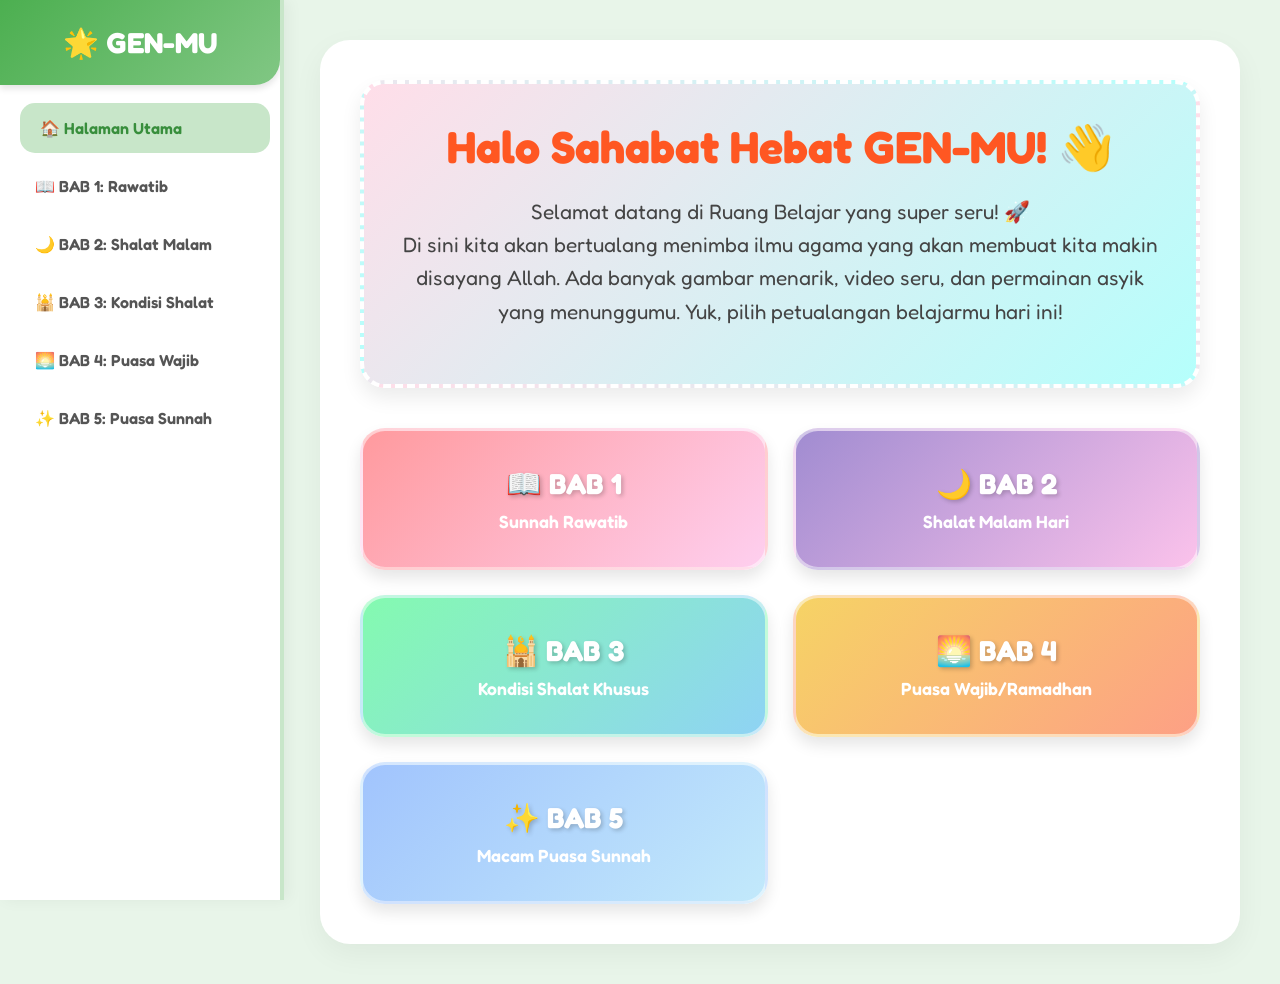
==== commit 461ced86: "Update belajar.html" ====
--- a/belajar.html
+++ b/belajar.html
@@ -5,141 +5,157 @@
     <meta name="viewport" content="width=device-width, initial-scale=1.0">
     <title>Ruang Belajar GEN-MU</title>
     <style>
-        @import url('https://fonts.googleapis.com/css2?family=Nunito:wght@400;700;900&display=swap');
+        @import url('https://fonts.googleapis.com/css2?family=Fredoka:wght@400;600;700&display=swap');
 
         :root {
             --primary: #4CAF50;
             --primary-dark: #388E3C;
-            --secondary: #FFC107;
-            --bg-color: #F0F8FF;
-            --text-dark: #333;
-            --card-1: #FF9A9E;
-            --card-2: #A18CD1;
-            --card-3: #84FAB0;
-            --card-4: #8FD3F4;
-            --card-5: #FBC2EB;
+            --accent: #FF9800;
+            --bg-color: #E8F5E9;
+            --text-dark: #2c3e50;
         }
 
         body {
-            font-family: 'Nunito', sans-serif;
+            font-family: 'Fredoka', sans-serif; /* Font ramah anak */
             margin: 0;
             background-color: var(--bg-color);
             color: var(--text-dark);
             display: flex;
-        }
-
-        /* Sidebar Navigasi */
+            min-height: 100vh;
+        }
+
+        /* Navigasi Sidebar */
         .sidebar {
-            width: 250px;
-            background-color: white;
-            height: 100vh;
-            position: fixed;
+            width: 280px;
+            background: white;
             box-shadow: 4px 0 15px rgba(0,0,0,0.05);
             display: flex;
             flex-direction: column;
-            z-index: 100;
+            position: fixed;
+            height: 100vh;
+            overflow-y: auto;
+            border-right: 4px solid #C8E6C9;
         }
 
         .sidebar-header {
-            padding: 20px;
+            padding: 25px 20px;
+            background: linear-gradient(135deg, #4CAF50, #81C784);
+            color: white;
             text-align: center;
-            background-color: var(--primary);
-            color: white;
-            font-size: 1.5rem;
-            font-weight: 900;
-            border-bottom-right-radius: 20px;
+            font-size: 1.8rem;
+            font-weight: 700;
+            border-bottom-right-radius: 25px;
+            box-shadow: 0 4px 6px rgba(0,0,0,0.1);
+            margin-bottom: 10px;
         }
 
         .nav-menu {
             list-style: none;
-            padding: 15px 0;
+            padding: 0;
             margin: 0;
         }
 
         .nav-item {
-            padding: 15px 25px;
+            padding: 15px 20px;
+            margin: 8px 15px;
             cursor: pointer;
-            font-weight: 700;
+            font-weight: 600;
             color: #555;
-            transition: all 0.3s;
-            border-left: 5px solid transparent;
+            border-radius: 15px;
+            transition: all 0.3s ease;
+            display: flex;
+            align-items: center;
+            gap: 10px;
         }
 
         .nav-item:hover, .nav-item.active {
-            background-color: #e8f5e9;
+            background-color: #C8E6C9;
             color: var(--primary-dark);
-            border-left: 5px solid var(--primary);
+            transform: translateX(5px);
         }
 
         /* Konten Utama */
         .main-content {
-            margin-left: 250px;
+            margin-left: 280px;
             padding: 40px;
-            width: calc(100% - 250px);
+            width: calc(100% - 280px);
             box-sizing: border-box;
         }
 
-        /* Dashboard & Pengantar */
+        /* Kotak Pengantar (Dashboard) */
         .welcome-box {
-            background: linear-gradient(135deg, #FFD194 0%, #70E1F5 100%);
-            padding: 30px;
-            border-radius: 20px;
+            background: linear-gradient(135deg, #FFDEE9 0%, #B5FFFC 100%);
+            padding: 35px;
+            border-radius: 25px;
             text-align: center;
-            box-shadow: 0 10px 20px rgba(0,0,0,0.1);
+            box-shadow: 0 10px 20px rgba(0,0,0,0.08);
             margin-bottom: 40px;
-            animation: bounceIn 1s ease;
+            border: 4px dashed white;
         }
 
         .welcome-box h1 {
-            color: #2c3e50;
-            font-size: 2.5rem;
-            margin: 0 0 10px 0;
+            color: #FF5722;
+            font-size: 2.8rem;
+            margin: 0 0 15px 0;
         }
 
         .welcome-box p {
-            font-size: 1.2rem;
+            font-size: 1.3rem;
             color: #444;
-            font-weight: 700;
-        }
-
-        /* Grid Pilihan Bab di Home */
+            line-height: 1.6;
+        }
+
+        /* Grid Kotak Menu Bab */
         .bab-grid {
             display: grid;
-            grid-template-columns: repeat(auto-fit, minmax(250px, 1fr));
-            gap: 20px;
+            grid-template-columns: repeat(auto-fit, minmax(280px, 1fr));
+            gap: 25px;
         }
 
         .bab-card {
-            padding: 30px 20px;
-            border-radius: 20px;
+            padding: 35px 20px;
+            border-radius: 25px;
             text-align: center;
             cursor: pointer;
             color: white;
-            font-size: 1.5rem;
-            font-weight: 900;
             box-shadow: 0 8px 15px rgba(0,0,0,0.1);
-            transition: transform 0.3s, box-shadow 0.3s;
+            transition: all 0.3s;
+            position: relative;
+            overflow: hidden;
+            border: 3px solid rgba(255,255,255,0.5);
         }
 
         .bab-card:hover {
-            transform: translateY(-10px);
+            transform: translateY(-8px) scale(1.02);
             box-shadow: 0 15px 25px rgba(0,0,0,0.2);
         }
 
-        .bg-1 { background: linear-gradient(135deg, var(--card-1), #FECFEF); }
-        .bg-2 { background: linear-gradient(135deg, var(--card-2), #FBC2EB); }
-        .bg-3 { background: linear-gradient(135deg, var(--card-3), #8FD3F4); }
-        .bg-4 { background: linear-gradient(135deg, var(--card-4), #84FAB0); }
-        .bg-5 { background: linear-gradient(135deg, var(--card-5), #a18cd1); }
-
-        /* Halaman Materi Bab */
+        .bab-card h3 {
+            margin: 0;
+            font-size: 1.8rem;
+            text-shadow: 2px 2px 4px rgba(0,0,0,0.2);
+        }
+        
+        .bab-card p {
+            margin: 10px 0 0 0;
+            font-size: 1.1rem;
+            font-weight: 600;
+        }
+
+        .bg-1 { background: linear-gradient(135deg, #FF9A9E, #FECFEF); }
+        .bg-2 { background: linear-gradient(135deg, #A18CD1, #FBC2EB); }
+        .bg-3 { background: linear-gradient(135deg, #84FAB0, #8FD3F4); }
+        .bg-4 { background: linear-gradient(135deg, #F6D365, #FDA085); }
+        .bg-5 { background: linear-gradient(135deg, #a1c4fd, #c2e9fb); }
+
+        /* Halaman Materi (Per Bab) */
         .chapter-section {
             display: none;
             background: white;
-            padding: 30px;
-            border-radius: 20px;
+            padding: 40px;
+            border-radius: 30px;
             box-shadow: 0 10px 30px rgba(0,0,0,0.05);
-            animation: fadeIn 0.5s ease;
+            animation: fadeIn 0.4s ease;
         }
 
         .chapter-section.active {
@@ -148,114 +164,133 @@
 
         .chapter-title {
             color: var(--primary-dark);
-            font-size: 2rem;
-            border-bottom: 4px dashed #FFC107;
-            padding-bottom: 15px;
+            font-size: 2.2rem;
+            text-align: center;
             margin-top: 0;
+            margin-bottom: 10px;
+        }
+
+        .chapter-desc {
+            text-align: center;
+            font-size: 1.2rem;
+            color: #666;
             margin-bottom: 30px;
-            text-align: center;
-        }
-
-        /* Accordion untuk Sub Bab */
+            padding-bottom: 20px;
+            border-bottom: 3px dashed #eee;
+        }
+
+        /* Desain Accordion (Sub-Bab) */
         details {
-            background-color: #f9f9f9;
-            border-radius: 12px;
+            background-color: #fff;
+            border: 2px solid #E0E0E0;
+            border-radius: 15px;
             margin-bottom: 15px;
-            box-shadow: 0 2px 5px rgba(0,0,0,0.05);
             overflow: hidden;
+            transition: all 0.3s;
+        }
+
+        details[open] {
+            border-color: var(--accent);
+            box-shadow: 0 5px 15px rgba(255, 152, 0, 0.2);
         }
 
         summary {
-            padding: 18px 20px;
-            font-size: 1.2rem;
-            font-weight: 700;
+            padding: 20px;
+            font-size: 1.3rem;
+            font-weight: 600;
             cursor: pointer;
-            background-color: #fff;
-            border-left: 6px solid var(--secondary);
+            background-color: #FAFAFA;
             list-style: none;
             display: flex;
             justify-content: space-between;
             align-items: center;
-            transition: background 0.3s;
-        }
-
-        summary::-webkit-details-marker {
-            display: none;
-        }
-
-        summary:after {
-            content: '▼';
-            color: var(--primary);
-            font-size: 1.2rem;
-        }
-
-        details[open] summary:after {
-            content: '▲';
-        }
-
-        summary:hover {
-            background-color: #f0f0f0;
-        }
+            color: var(--primary-dark);
+        }
+
+        summary::-webkit-details-marker { display: none; }
+        summary:after { content: '🔽'; font-size: 1.2rem; }
+        details[open] summary:after { content: '🔼'; }
 
         .sub-content {
-            padding: 20px;
-            background-color: #fafafa;
-            border-top: 1px solid #eee;
+            padding: 25px;
+            background-color: white;
+            border-top: 2px solid #E0E0E0;
             text-align: center;
+        }
+
+        .desc-text {
+            background-color: #FFF9C4;
+            padding: 15px;
+            border-radius: 10px;
+            margin-bottom: 20px;
+            font-size: 1.1rem;
+            color: #333;
+            border-left: 5px solid #FFC107;
+            text-align: left;
         }
 
         .sub-content img {
             max-width: 100%;
-            border-radius: 10px;
-            box-shadow: 0 4px 10px rgba(0,0,0,0.1);
-            margin-bottom: 10px;
-        }
-
-        /* Iframe & Interaktif */
+            border-radius: 15px;
+            box-shadow: 0 4px 10px rgba(0,0,0,0.15);
+            margin: 10px;
+            transition: transform 0.3s;
+        }
+        .sub-content img:hover { transform: scale(1.02); }
+
+        /* Video Iframe */
         .iframe-container {
             position: relative;
             padding-bottom: 56.25%;
             height: 0;
-            border-radius: 12px;
+            border-radius: 15px;
             overflow: hidden;
             box-shadow: 0 5px 15px rgba(0,0,0,0.2);
-            margin: 15px 0;
-        }
-
+            margin-top: 15px;
+        }
         .iframe-container iframe {
             position: absolute;
-            top: 0;
-            left: 0;
-            width: 100%;
-            height: 100%;
+            top: 0; left: 0;
+            width: 100%; height: 100%;
             border: 0;
         }
 
+        /* Tombol Interaktif */
+        .action-area {
+            text-align: center;
+            margin-top: 40px;
+            padding-top: 20px;
+            border-top: 3px dashed #eee;
+        }
+
         .btn {
-            display: inline-block;
-            padding: 12px 25px;
+            display: inline-flex;
+            align-items: center;
+            justify-content: center;
+            gap: 10px;
+            padding: 15px 30px;
             border-radius: 50px;
             text-decoration: none;
             color: white;
-            font-weight: 900;
-            font-size: 1.1rem;
+            font-weight: 700;
+            font-size: 1.2rem;
             margin: 10px;
             transition: transform 0.2s, box-shadow 0.2s;
+            border: 3px solid rgba(255,255,255,0.3);
         }
 
         .btn:hover {
-            transform: scale(1.05);
-            box-shadow: 0 5px 15px rgba(0,0,0,0.2);
-        }
-
-        .btn-game { background-color: #FF5722; }
-        .btn-quiz { background-color: #2196F3; }
-
-        @keyframes fadeIn { from { opacity: 0; transform: translateY(20px); } to { opacity: 1; transform: translateY(0); } }
-        @keyframes bounceIn { 
-            0% { transform: scale(0.8); opacity: 0; } 
-            60% { transform: scale(1.05); opacity: 1; } 
-            100% { transform: scale(1); } 
+            transform: scale(1.05) translateY(-3px);
+            box-shadow: 0 10px 20px rgba(0,0,0,0.2);
+        }
+
+        .btn-game { background: linear-gradient(45deg, #FF512F, #F09819); }
+        .btn-quiz { background: linear-gradient(45deg, #1CB5E0, #000851); }
+        .btn-desc { display: block; font-size: 0.95rem; font-weight: normal; margin-top: 5px; color: #555; }
+
+        @keyframes fadeIn {
+            from { opacity: 0; transform: translateY(15px); }
+            to { opacity: 1; transform: translateY(0); }
         }
 
     </style>
@@ -269,7 +304,7 @@
             <li class="nav-item" onclick="showView('bab1', this)">📖 BAB 1: Rawatib</li>
             <li class="nav-item" onclick="showView('bab2', this)">🌙 BAB 2: Shalat Malam</li>
             <li class="nav-item" onclick="showView('bab3', this)">🕌 BAB 3: Kondisi Shalat</li>
-            <li class="nav-item" onclick="showView('bab4', this)"> fasting BAB 4: Puasa Wajib</li>
+            <li class="nav-item" onclick="showView('bab4', this)">🌅 BAB 4: Puasa Wajib</li>
             <li class="nav-item" onclick="showView('bab5', this)">✨ BAB 5: Puasa Sunnah</li>
         </ul>
     </div>
@@ -278,41 +313,47 @@
 
         <div id="home" class="chapter-section active">
             <div class="welcome-box">
-                <h1>Halo Adik-Adik Hebat! 👋</h1>
-                <p>Selamat datang di Ruang Belajar GEN-MU! 🚀<br>Mari kita mulai petualangan seru belajar agama hari ini. Pilih menu di bawah atau di samping untuk mulai belajar, ya!</p>
+                <h1>Halo Sahabat Hebat GEN-MU! 👋</h1>
+                <p>Selamat datang di Ruang Belajar yang super seru! 🚀<br>Di sini kita akan bertualang menimba ilmu agama yang akan membuat kita makin disayang Allah. Ada banyak gambar menarik, video seru, dan permainan asyik yang menunggumu. Yuk, pilih petualangan belajarmu hari ini!</p>
             </div>
             
             <div class="bab-grid">
-                <div class="bab-card bg-1" onclick="document.querySelectorAll('.nav-item')[1].click()">📖 BAB 1<br><span style="font-size:1rem; font-weight:700;">Sunnah Rawatib</span></div>
-                <div class="bab-card bg-2" onclick="document.querySelectorAll('.nav-item')[2].click()">🌙 BAB 2<br><span style="font-size:1rem; font-weight:700;">Shalat Malam</span></div>
-                <div class="bab-card bg-3" onclick="document.querySelectorAll('.nav-item')[3].click()">🕌 BAB 3<br><span style="font-size:1rem; font-weight:700;">Macam Kondisi Shalat</span></div>
-                <div class="bab-card bg-4" onclick="document.querySelectorAll('.nav-item')[4].click()">🌅 BAB 4<br><span style="font-size:1rem; font-weight:700;">Puasa Wajib</span></div>
-                <div class="bab-card bg-5" onclick="document.querySelectorAll('.nav-item')[5].click()">✨ BAB 5<br><span style="font-size:1rem; font-weight:700;">Puasa Sunnah</span></div>
+                <div class="bab-card bg-1" onclick="document.querySelectorAll('.nav-item')[1].click()">
+                    <h3>📖 BAB 1</h3><p>Sunnah Rawatib</p>
+                </div>
+                <div class="bab-card bg-2" onclick="document.querySelectorAll('.nav-item')[2].click()">
+                    <h3>🌙 BAB 2</h3><p>Shalat Malam Hari</p>
+                </div>
+                <div class="bab-card bg-3" onclick="document.querySelectorAll('.nav-item')[3].click()">
+                    <h3>🕌 BAB 3</h3><p>Kondisi Shalat Khusus</p>
+                </div>
+                <div class="bab-card bg-4" onclick="document.querySelectorAll('.nav-item')[4].click()">
+                    <h3>🌅 BAB 4</h3><p>Puasa Wajib/Ramadhan</p>
+                </div>
+                <div class="bab-card bg-5" onclick="document.querySelectorAll('.nav-item')[5].click()">
+                    <h3>✨ BAB 5</h3><p>Macam Puasa Sunnah</p>
+                </div>
             </div>
         </div>
 
         <div id="bab1" class="chapter-section">
             <h2 class="chapter-title">📖 BAB 1: Sunnah Rawatib</h2>
+            <p class="chapter-desc">Pernahkah kamu mendengar tentang shalat pengawal? Ya, Shalat Rawatib adalah shalat sunnah yang menemani shalat fardhu kita. Yuk, cari tahu rahasia kehebatannya!</p>
             
             <details>
-                <summary>📚 1. Materi Dasar & Pengertian</summary>
-                <div class="sub-content">
-                    <img src="https://i.ibb.co.com/bjLy00SD/1.png" alt="Materi">
+                <summary>📚 1. Pengertian & Fungsi Sholat Rawatib</summary>
+                <div class="sub-content">
+                    <div class="desc-text">Apa sih Sholat Rawatib itu? Dan kenapa kita dianjurkan mengerjakannya? Yuk lihat gambar ini untuk tahu jawabannya!</div>
+                    <img src="https://i.ibb.co.com/bjLy00SD/1.png" alt="Materi 1">
                     <img src="https://i.ibb.co.com/tMqqQ2B3/2.png" alt="Pengertian Sholat Rawatib">
-                </div>
-            </details>
-
-            <details>
-                <summary>🌟 2. Fungsi & Manfaat</summary>
-                <div class="sub-content">
                     <img src="https://i.ibb.co.com/0RJmTRHN/3.png" alt="Fungsi sholat rawatib">
-                    <img src="https://i.ibb.co.com/RpjzxMMG/7.png" alt="Manfaat">
-                </div>
-            </details>
-
-            <details>
-                <summary>⏰ 3. Waktu & Jumlah Rakaat</summary>
-                <div class="sub-content">
+                </div>
+            </details>
+
+            <details>
+                <summary>⏰ 2. Waktu Pelaksanaan & Jumlah Rakaat</summary>
+                <div class="sub-content">
+                    <div class="desc-text">Shalat ini ada yang dikerjakan sebelum (Qabliyah) dan sesudah (Ba'diyah) shalat wajib, lho. Jangan sampai tertukar, ya!</div>
                     <img src="https://i.ibb.co.com/svcGMx2N/4.png" alt="Waktu qabliyah">
                     <img src="https://i.ibb.co.com/WNx2Nj4D/5.png" alt="Waktu ba’diyah">
                     <img src="https://i.ibb.co.com/BVxQyyqM/6.png" alt="Jumlah rakaat">
@@ -320,36 +361,47 @@
             </details>
 
             <details>
-                <summary>🙏 4. Cara Mengerjakan</summary>
-                <div class="sub-content">
+                <summary>🌟 3. Manfaat & Cara Mengerjakan</summary>
+                <div class="sub-content">
+                    <div class="desc-text">Wah, ternyata manfaatnya luar biasa banget, bisa dibangunkan rumah di surga! Ikuti panduan praktis ini ya.</div>
+                    <img src="https://i.ibb.co.com/RpjzxMMG/7.png" alt="Manfaat">
                     <img src="https://i.ibb.co.com/HpGpZwFJ/8.png" alt="Cara mengerjakan">
                 </div>
             </details>
 
             <details>
-                <summary>🎬 5. Video Penjelasan Interaktif</summary>
-                <div class="sub-content">
+                <summary>🎬 4. Tonton Video Penjelasan</summary>
+                <div class="sub-content">
+                    <div class="desc-text">Yuk, tonton video animasi seru ini supaya kamu makin paham cara dan keutamaan shalat Rawatib!</div>
                     <div class="iframe-container">
-                        <iframe src="https://www.youtube.com/embed/7o30T9-NYI4?si=um2XhuEr7gB6WeKc" title="YouTube video player" allowfullscreen></iframe>
+                        <iframe src="https://www.youtube.com/embed/7o30T9-NYI4?si=um2XhuEr7gB6WeKc" allowfullscreen></iframe>
                     </div>
                 </div>
             </details>
 
-            <div style="text-align: center; margin-top: 30px;">
-                <a href="https://gemini.google.com/share/a2b81728db79" target="_blank" class="btn btn-game">🎮 Game: Susun Kata Rawatib</a>
-                <a href="https://forms.gle/naRSzzyEVoJLH29X8" target="_blank" class="btn btn-quiz">📝 Quiz: Misi Rawatib</a>
+            <div class="action-area">
+                <div style="display:inline-block; max-width:300px; vertical-align:top;">
+                    <a href="https://gemini.google.com/share/a2b81728db79" target="_blank" class="btn btn-game">🎮 Teka-Teki Pasukan Rawatib</a>
+                    <span class="btn-desc">Uji daya ingatmu! Cocokkan waktu dan rakaat.</span>
+                </div>
+                <div style="display:inline-block; max-width:300px; vertical-align:top;">
+                    <a href="https://forms.gle/naRSzzyEVoJLH29X8" target="_blank" class="btn btn-quiz">📝 Misi Cerdas Rawatib</a>
+                    <span class="btn-desc">Buktikan kalau kamu sudah ahli tentang Shalat Rawatib!</span>
+                </div>
             </div>
         </div>
 
         <div id="bab2" class="chapter-section">
             <h2 class="chapter-title">🌙 BAB 2: Shalat Malam Hari</h2>
+            <p class="chapter-desc">Malam hari bukan cuma untuk tidur, lho! Di bulan Ramadhan, ada shalat malam yang pahalanya berlimpah. Mari kita kenalan dengan Tarawih dan Witir!</p>
             
             <details>
-                <summary>📚 1. Pengertian & Hukum Shalat Tarawih</summary>
-                <div class="sub-content">
+                <summary>🕌 1. Pengertian, Hukum & Waktu Shalat Tarawih</summary>
+                <div class="sub-content">
+                    <div class="desc-text">Kenapa ya dinamakan shalat Tarawih? Kapan saja kita bisa mengerjakannya? Ayo kita cari tahu!</div>
                     <img src="https://i.ibb.co.com/PzTjqrrT/1.png" alt="Materi">
                     <img src="https://i.ibb.co.com/Y76jRjG3/2.png" alt="Pengertian Shalat Tarawih">
-                    <img src="https://i.ibb.co.com/s9jG4rJQ/3.png" alt="Hukum dan waktu pelaksanaan">
+                    <img src="https://i.ibb.co.com/s9jG4rJQ/3.png" alt="Hukum dan waktu">
                     <img src="https://i.ibb.co.com/HfGM2BKq/4.png" alt="Jumlah rakaat">
                 </div>
             </details>
@@ -357,87 +409,102 @@
             <details>
                 <summary>✨ 2. Shalat Witir (Penyempurna Malam)</summary>
                 <div class="sub-content">
+                    <div class="desc-text">Shalat dengan jumlah rakaat ganjil ini adalah penutup ibadah malam kita. Pahalanya istimewa sekali!</div>
                     <img src="https://i.ibb.co.com/qMsS5xy0/5.png" alt="Penyempurna malam">
-                    <img src="https://i.ibb.co.com/gbSvSwvL/6.png" alt="Pengertian dan hukum Shalat Witir">
-                </div>
-            </details>
-
-            <details>
-                <summary>🤲 3. Urutan & Fadhilah (Keutamaan)</summary>
-                <div class="sub-content">
+                    <img src="https://i.ibb.co.com/gbSvSwvL/6.png" alt="Pengertian Shalat Witir">
+                </div>
+            </details>
+
+            <details>
+                <summary>🤲 3. Urutan & Fadhilah Keutamaan</summary>
+                <div class="sub-content">
+                    <div class="desc-text">Bagaimana sih urutan mengerjakannya? Dan apa hadiah dari Allah? Lihat di sini!</div>
                     <img src="https://i.ibb.co.com/1GRY8dyK/7.png" alt="Urutan Shalat">
-                    <img src="https://i.ibb.co.com/N28Xvc7P/8.png" alt="Fadhilah dan Penutup">
+                    <img src="https://i.ibb.co.com/N28Xvc7P/8.png" alt="Fadhilah">
                 </div>
             </details>
 
             <details>
                 <summary>🎬 4. Tonton Video Penjelasan</summary>
                 <div class="sub-content">
+                    <div class="desc-text">Tonton video ini untuk melihat betapa serunya shalat berjamaah di malam bulan Ramadhan.</div>
                     <div class="iframe-container">
-                        <iframe src="https://www.youtube.com/embed/7ewEvRK4g10" title="YouTube video player" allowfullscreen></iframe>
+                        <iframe src="https://www.youtube.com/embed/7ewEvRK4g10?si=RoOeLIiYNYA286_R" allowfullscreen></iframe>
                     </div>
                 </div>
             </details>
 
-            <div style="text-align: center; margin-top: 30px;">
-                <a href="https://gemini.google.com/share/d656a55be637" target="_blank" class="btn btn-game">🎮 Game: Petualangan Malam</a>
-                <a href="https://docs.google.com/forms/d/e/1FAIpQLSdVKd8MJUAFuubOIx2c9NQ98yjbyhsjO9SJSAClCy7nkc7taA/viewform?usp=publish-editor" target="_blank" class="btn btn-quiz">📝 Quiz: Bintang Tarawih</a>
+            <div class="action-area">
+                <div style="display:inline-block; max-width:300px; vertical-align:top;">
+                    <a href="https://gemini.google.com/share/d656a55be637" target="_blank" class="btn btn-game">🎮 Bintang Malam Tarawih</a>
+                    <span class="btn-desc">Kumpulkan bintang pahala dengan menyelesaikan tantangan!</span>
+                </div>
+                <div style="display:inline-block; max-width:300px; vertical-align:top;">
+                    <a href="https://docs.google.com/forms/d/e/1FAIpQLSdVKd8MJUAFuubOIx2c9NQ98yjbyhsjO9SJSAClCy7nkc7taA/viewform?usp=publish-editor" target="_blank" class="btn btn-quiz">📝 Juara Tarawih & Witir</a>
+                    <span class="btn-desc">Siapa yang paling tahu? Jawab kuisnya dan jadilah juara!</span>
+                </div>
             </div>
         </div>
 
         <div id="bab3" class="chapter-section">
-            <h2 class="chapter-title">🕌 BAB 3: Macam-Macam Shalat Dalam Berbagai Kondisi</h2>
+            <h2 class="chapter-title">🕌 BAB 3: Macam-macam Shalat Khusus</h2>
+            <p class="chapter-desc">Agama Islam itu mudah banget! Kalau kita sedang sakit atau bepergian, Allah memberikan keringanan. Yuk pelajari caranya!</p>
             
             <details>
-                <summary>📚 1. Pengertian & Kondisi Khusus</summary>
-                <div class="sub-content">
+                <summary>🎒 1. Shalat Jamak & Qashar (Untuk Musafir)</summary>
+                <div class="sub-content">
+                    <div class="desc-text">Kalau sedang bepergian jauh, shalat kita bisa digabung (Jamak) atau diringkas (Qashar). Seru, kan?</div>
                     <img src="https://i.ibb.co.com/kg7qpqzn/macam-macam-shalat.png" alt="Materi">
-                    <img src="https://i.ibb.co.com/rKDwfDFP/macam-macam-shalat-1.png" alt="Pengertian shalat">
-                    <img src="https://i.ibb.co.com/217jG4tD/macam-macam-shalat-2.png" alt="Macam-macam kondisi shalat">
-                </div>
-            </details>
-
-            <details>
-                <summary>🚗 2. Shalat Jamak & Qashar (Untuk Musafir)</summary>
-                <div class="sub-content">
+                    <img src="https://i.ibb.co.com/rKDwfDFP/macam-macam-shalat-1.png" alt="Pengertian">
+                    <img src="https://i.ibb.co.com/217jG4tD/macam-macam-shalat-2.png" alt="Kondisi shalat">
                     <img src="https://i.ibb.co.com/MkXLWkcm/macam-macam-shalat-3.png" alt="Shalat jamak">
                     <img src="https://i.ibb.co.com/21dzrwJs/macam-macam-shalat-4.png" alt="Shalat qashar">
                     <img src="https://i.ibb.co.com/ym4WkbCV/macam-macam-shalat-5.png" alt="Shalat jamak qashar">
-                    <img src="https://i.ibb.co.com/mVrWbSKF/macam-macam-shalat-8.png" alt="Shalat dalam kendaraan">
-                </div>
-            </details>
-
-            <details>
-                <summary>🏥 3. Shalat Saat Sakit, Bahaya & Tayamum</summary>
-                <div class="sub-content">
-                    <img src="https://i.ibb.co.com/mr6DtVqV/macam-macam-shalat-6.png" alt="Shalat ketika sedang sakit">
-                    <img src="https://i.ibb.co.com/TDfCycRQ/macam-macam-shalat-7.png" alt="Shalat ketika dalam bahaya">
-                    <img src="https://i.ibb.co.com/BKd6s4dJ/macam-macam-shalat-9.png" alt="Shalat dengan tayamum">
+                </div>
+            </details>
+
+            <details>
+                <summary>🚑 2. Shalat Saat Sakit, Dalam Kendaraan & Tayamum</summary>
+                <div class="sub-content">
+                    <div class="desc-text">Saat berbaring karena sakit atau di dalam kendaraan, kita tetap bisa shalat lho!</div>
+                    <img src="https://i.ibb.co.com/mr6DtVqV/macam-macam-shalat-6.png" alt="Saat sakit">
+                    <img src="https://i.ibb.co.com/TDfCycRQ/macam-macam-shalat-7.png" alt="Saat bahaya">
+                    <img src="https://i.ibb.co.com/mVrWbSKF/macam-macam-shalat-8.png" alt="Dalam kendaraan">
+                    <img src="https://i.ibb.co.com/BKd6s4dJ/macam-macam-shalat-9.png" alt="Tayamum">
                     <img src="https://i.ibb.co.com/7xgVqmWy/macam-macam-shalat-10.png" alt="Ringkasan">
                 </div>
             </details>
 
             <details>
-                <summary>🎬 4. Mari Menonton Video</summary>
-                <div class="sub-content">
+                <summary>🎬 3. Tonton Video Penjelasan</summary>
+                <div class="sub-content">
+                    <div class="desc-text">Mari saksikan video panduan langkah demi langkah shalat saat bepergian dan sakit.</div>
                     <div class="iframe-container">
-                        <iframe src="https://www.youtube.com/embed/kc-5C-uV5Hk?si=UV5Qm6yKna65uH1T" title="YouTube video player" allowfullscreen></iframe>
+                        <iframe src="https://www.youtube.com/embed/kc-5C-uV5Hk?si=UV5Qm6yKna65uH1T" allowfullscreen></iframe>
                     </div>
                 </div>
             </details>
 
-            <div style="text-align: center; margin-top: 30px;">
-                <a href="https://gemini.google.com/share/a914411cb3c3" target="_blank" class="btn btn-game">🎮 Game: Detektif Shalat</a>
-                <a href="https://forms.gle/vq3xXQ9xE69AtAnr6" target="_blank" class="btn btn-quiz">📝 Quiz: Ujian Musafir</a>
+            <div class="action-area">
+                <div style="display:inline-block; max-width:300px; vertical-align:top;">
+                    <a href="https://gemini.google.com/share/a914411cb3c3" target="_blank" class="btn btn-game">🎮 Petualang Tangguh Beribadah</a>
+                    <span class="btn-desc">Selesaikan tantangan shalat di perjalanan dan saat sakit!</span>
+                </div>
+                <div style="display:inline-block; max-width:300px; vertical-align:top;">
+                    <a href="https://forms.gle/vq3xXQ9xE69AtAnr6" target="_blank" class="btn btn-quiz">📝 Kuis Anak Sholeh Musafir</a>
+                    <span class="btn-desc">Uji pemahamanmu tentang shalat jamak dan qashar di sini!</span>
+                </div>
             </div>
         </div>
 
         <div id="bab4" class="chapter-section">
             <h2 class="chapter-title">🌅 BAB 4: Puasa Wajib / Ramadhan</h2>
+            <p class="chapter-desc">Hore, bulan Ramadhan tiba! Di bulan ini kita wajib berpuasa sebulan penuh. Apa saja sih rahasia di balik puasa Ramadhan?</p>
             
             <details>
-                <summary>📚 1. Pengertian & Waktu Pelaksanaan</summary>
-                <div class="sub-content">
+                <summary>📅 1. Pengertian & Waktu Pelaksanaan</summary>
+                <div class="sub-content">
+                    <div class="desc-text">Mulai terbit fajar sampai matahari terbenam kita tidak boleh makan dan minum. Yuk pelajari dasar-dasarnya!</div>
                     <img src="https://i.ibb.co.com/21j4kCzB/1.png" alt="Materi">
                     <img src="https://i.ibb.co.com/VFBKZ7M/2.png" alt="Pengertian">
                     <img src="https://i.ibb.co.com/RLNXX1V/3.png" alt="Waktu Pelaksanaan">
@@ -445,18 +512,20 @@
             </details>
 
             <details>
-                <summary>⚖️ 2. Syarat, Rukun & Yang Membatalkan</summary>
-                <div class="sub-content">
+                <summary>🚫 2. Syarat, Rukun & Hal yang Membatalkan</summary>
+                <div class="sub-content">
+                    <div class="desc-text">Apa saja ya yang bikin puasa kita batal? Hati-hati, jangan sampai puasa kita sia-sia!</div>
                     <img src="https://i.ibb.co.com/BH8x7Ybd/4.png" alt="Syarat dan Rukun">
                     <img src="https://i.ibb.co.com/84zqnxWN/5.png" alt="Syarat Sah">
-                    <img src="https://i.ibb.co.com/1fwHPtZx/6.png" alt="Hal yang membatalkan">
+                    <img src="https://i.ibb.co.com/1fwHPtZx/6.png" alt="Membatalkan Puasa">
                 </div>
             </details>
 
             <details>
                 <summary>🌟 3. Amalan & Keutamaan Ramadhan</summary>
                 <div class="sub-content">
-                    <img src="https://i.ibb.co.com/7J23QYHh/7.png" alt="Amalan Ramadhan">
+                    <div class="desc-text">Selain menahan lapar, kita juga harus banyak baca Al-Qur'an. Ada pintu surga khusus lho buat kita!</div>
+                    <img src="https://i.ibb.co.com/7J23QYHh/7.png" alt="Amalan">
                     <img src="https://i.ibb.co.com/ccvT3t43/8.png" alt="Keutamaan">
                     <img src="https://i.ibb.co.com/LXtPMvbX/9.png" alt="Ringkasan">
                     <img src="https://i.ibb.co.com/ZzC9mpJC/10.png" alt="Penutup">
@@ -464,83 +533,94 @@
             </details>
 
             <details>
-                <summary>🎬 4. Video Seru Tentang Puasa</summary>
-                <div class="sub-content">
+                <summary>🎬 4. Tonton Video Penjelasan</summary>
+                <div class="sub-content">
+                    <div class="desc-text">Tonton video penjelasan seru tentang amalan asyik di bulan suci Ramadhan.</div>
                     <div class="iframe-container">
-                        <iframe src="https://www.youtube.com/embed/sjRd94ZaPSI" title="YouTube video player" allowfullscreen></iframe>
+                        <iframe src="https://www.youtube.com/embed/sjRd94ZaPSI?si=phfVYKiausayvNZH" allowfullscreen></iframe>
                     </div>
                 </div>
             </details>
 
-            <div style="text-align: center; margin-top: 30px;">
-                <a href="https://gemini.google.com/share/2c895827f036" target="_blank" class="btn btn-game">🎮 Game: Pahlawan Ramadhan</a>
-                <a href="https://forms.gle/bKigbdjehdzy4xgn7" target="_blank" class="btn btn-quiz">📝 Quiz: Cerdas Cermat Puasa</a>
+            <div class="action-area">
+                <div style="display:inline-block; max-width:300px; vertical-align:top;">
+                    <a href="https://gemini.google.com/share/2c895827f036" target="_blank" class="btn btn-game">🎮 Pahlawan Ramadhan Penuh Berkah</a>
+                    <span class="btn-desc">Kumpulkan pahala puasa sebanyak-banyaknya di game ini!</span>
+                </div>
+                <div style="display:inline-block; max-width:300px; vertical-align:top;">
+                    <a href="https://forms.gle/bKigbdjehdzy4xgn7" target="_blank" class="btn btn-quiz">📝 Cerdas Cermat Anak Ramadhan</a>
+                    <span class="btn-desc">Buktikan kamu adalah jagoan puasa Ramadhan!</span>
+                </div>
             </div>
         </div>
 
         <div id="bab5" class="chapter-section">
             <h2 class="chapter-title">✨ BAB 5: Macam-Macam Puasa Sunnah</h2>
+            <p class="chapter-desc">Ternyata puasa itu bukan cuma di bulan Ramadhan saja, lho! Nabi kita juga sering mengerjakan puasa sunnah.</p>
             
             <details>
-                <summary>📊 1. Slide Presentasi Interaktif</summary>
-                <div class="sub-content">
-                    <div class="iframe-container" style="padding-bottom: 56.25%;">
-                        <iframe src="https://www.canva.com/design/DAHJnHYPH2w/FHrJwm6hhopdkLDo4CUwgA/view?embed" allowfullscreen="allowfullscreen" allow="fullscreen"></iframe>
+                <summary>📊 1. Slide Presentasi Interaktif Puasa Sunnah</summary>
+                <div class="sub-content">
+                    <div class="desc-text">Geser slide-slide keren ini untuk menemukan berbagai jenis puasa sunnah!</div>
+                    <div class="iframe-container">
+                        <iframe src="https://www.canva.com/design/DAHJnHYPH2w/FHrJwm6hhopdkLDo4CUwgA/view?embed" allowfullscreen></iframe>
                     </div>
-                    <p><a href="https://www.canva.com/design/DAHJnHYPH2w/FHrJwm6hhopdkLDo4CUwgA/view" target="_blank" style="color: var(--primary-dark); font-weight: bold;">Buka Slide Layar Penuh di Canva</a></p>
-                </div>
-            </details>
-
-            <details>
-                <summary>📚 2. Pengertian & Manfaat Puasa Sunnah</summary>
-                <div class="sub-content">
-                    <img src="https://i.ibb.co.com/RTWxfPC4/Chat-GPT-Image-May-18-2026-05-50-57-AM.png" alt="Pengertian dan macam puasa">
-                    <img src="https://i.ibb.co.com/q3x3cBzr/manfaat-puasa-sunah.png" alt="Manfaat puasa sunah">
-                </div>
-            </details>
-
-            <details>
-                <summary>🎬 3. Video Penjelasan Tambahan</summary>
-                <div class="sub-content">
+                    <p style="margin-top:15px;"><a href="https://www.canva.com/design/DAHJnHYPH2w/FHrJwm6hhopdkLDo4CUwgA/view" target="_blank" style="color: var(--primary-dark); font-weight:bold;">Lihat Layar Penuh di Canva</a></p>
+                </div>
+            </details>
+
+            <details>
+                <summary>💡 2. Pengertian & Manfaat Puasa Sunnah</summary>
+                <div class="sub-content">
+                    <div class="desc-text">Wah, ternyata puasa sunnah itu bikin tubuh kita makin sehat dan hati makin tenang!</div>
+                    <img src="https://i.ibb.co.com/RTWxfPC4/Chat-GPT-Image-May-18-2026-05-50-57-AM.png" alt="Macam Puasa Sunnah">
+                    <img src="https://i.ibb.co.com/q3x3cBzr/manfaat-puasa-sunah.png" alt="Manfaat">
+                </div>
+            </details>
+
+            <details>
+                <summary>🎬 3. Tonton Video Penjelasan</summary>
+                <div class="sub-content">
+                    <div class="desc-text">Simak video penjelasan mengapa puasa sunnah sangat disukai oleh Rasulullah.</div>
                     <div class="iframe-container">
-                        <iframe src="https://www.youtube.com/embed/e1jEjuLCMPA" title="YouTube video player" allowfullscreen></iframe>
+                        <iframe src="https://www.youtube.com/embed/e1jEjuLCMPA" allowfullscreen></iframe>
                     </div>
                 </div>
             </details>
 
-            <div style="text-align: center; margin-top: 30px;">
-                <a href="https://gemini.google.com/share/930f132ad4be" target="_blank" class="btn btn-game">🎮 Game: Tebak Puasa Sunnah</a>
-                <a href="https://docs.google.com/forms/d/e/1FAIpQLSfmzcV0EsnE9yLa6hleEWP20BOaMUP3xI5NhfQaWSq5zLbfsg/viewform?usp=header" target="_blank" class="btn btn-quiz">📝 Quiz: Juara Puasa</a>
+            <div class="action-area">
+                <div style="display:inline-block; max-width:300px; vertical-align:top;">
+                    <a href="https://gemini.google.com/share/930f132ad4be" target="_blank" class="btn btn-game">🎮 Detektif Puasa Sunnah</a>
+                    <span class="btn-desc">Ayo tebak-tebakan nama puasa sunnah berdasarkan cirinya!</span>
+                </div>
+                <div style="display:inline-block; max-width:300px; vertical-align:top;">
+                    <a href="https://docs.google.com/forms/d/e/1FAIpQLSfmzcV0EsnE9yLa6hleEWP20BOaMUP3xI5NhfQaWSq5zLbfsg/viewform?usp=header" target="_blank" class="btn btn-quiz">📝 Tantangan Puasa Ekstra</a>
+                    <span class="btn-desc">Selesaikan kuis ini untuk melihat pengetahuanmu!</span>
+                </div>
             </div>
         </div>
 
     </div>
 
     <script>
-        function showView(id, element) {
-            // Sembunyikan semua section
+        function showView(viewId, element) {
+            // Sembunyikan semua halaman
             const sections = document.querySelectorAll('.chapter-section');
-            sections.forEach(section => {
-                section.classList.remove('active');
-            });
-
-            // Hilangkan status aktif pada sidebar menu
+            sections.forEach(sec => sec.classList.remove('active'));
+
+            // Hapus status aktif dari semua menu sidebar
             const navItems = document.querySelectorAll('.nav-item');
-            navItems.forEach(item => {
-                item.classList.remove('active');
-            });
-
-            // Tampilkan id yang diklik
-            document.getElementById(id).classList.add('active');
+            navItems.forEach(item => item.classList.remove('active'));
+
+            // Tampilkan halaman yang dipilih
+            document.getElementById(viewId).classList.add('active');
             
-            // Beri status aktif pada elemen sidebar jika diklik dari sidebar
+            // Tandai menu sidebar sebagai aktif
             if(element) {
                 element.classList.add('active');
-            } else {
-                // Logika fallback jika di-klik dari home grid
-                // Sudah ditangani lewat DOM click() di bagian html
             }
-            
+
+            // Scroll mulus ke atas
             window.scrollTo({ top: 0, behavior: 'smooth' });
         }
     </script>
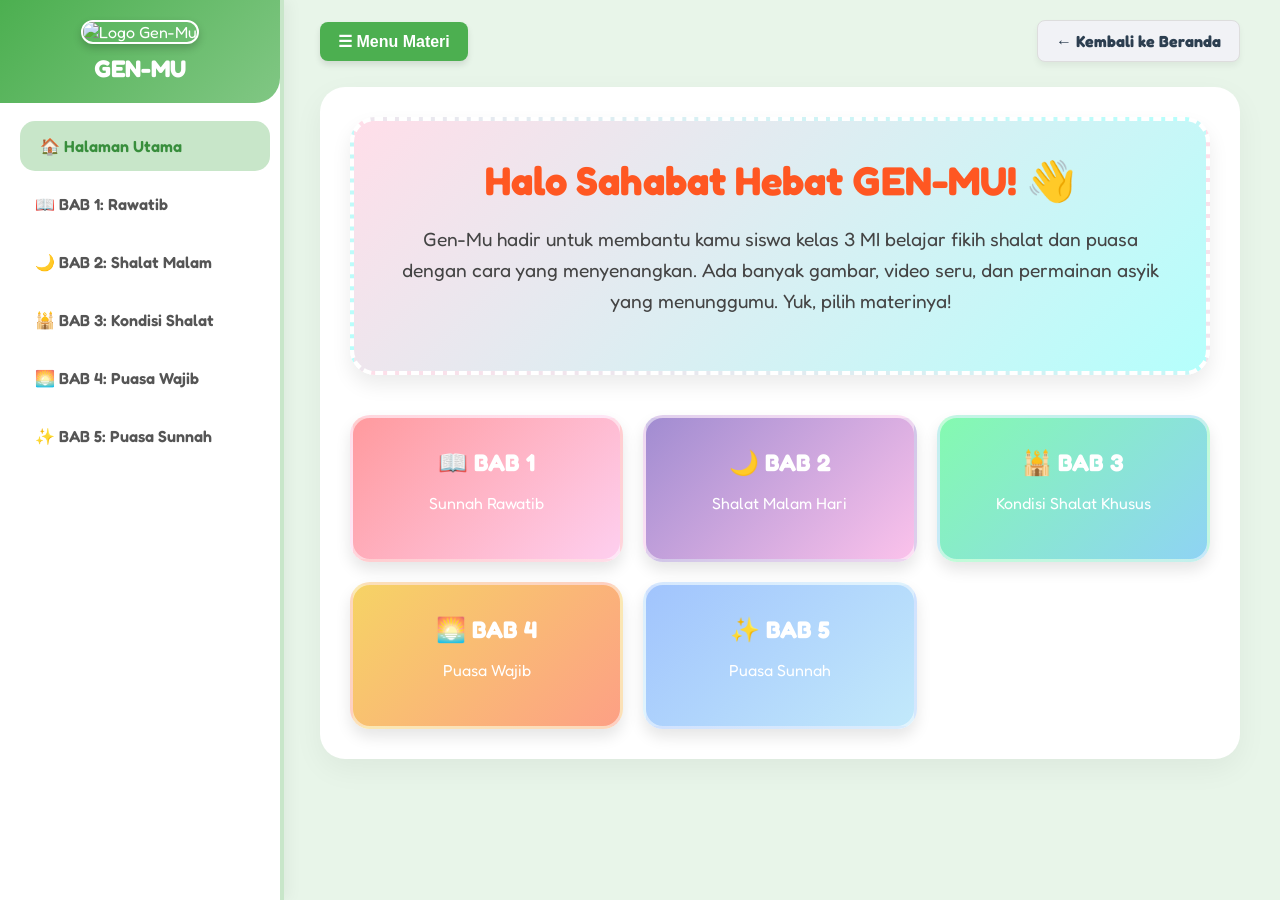
==== commit 9e9dda71: "Update belajar.html" ====
--- a/belajar.html
+++ b/belajar.html
@@ -3,6 +3,7 @@
 <head>
     <meta charset="UTF-8">
     <meta name="viewport" content="width=device-width, initial-scale=1.0">
+    <link rel="icon" href="https://i.ibb.co.com/nNKJsj7g/LOGO-GENMU.jpg" type="image/jpeg">
     <title>Ruang Belajar GEN-MU</title>
     <style>
         @import url('https://fonts.googleapis.com/css2?family=Fredoka:wght@400;600;700&display=swap');
@@ -16,15 +17,16 @@
         }
 
         body {
-            font-family: 'Fredoka', sans-serif; /* Font ramah anak */
+            font-family: 'Fredoka', sans-serif;
             margin: 0;
             background-color: var(--bg-color);
             color: var(--text-dark);
             display: flex;
             min-height: 100vh;
-        }
-
-        /* Navigasi Sidebar */
+            overflow-x: hidden;
+        }
+
+        /* --- SIDEBAR RESPONSIVE & TOGGLE --- */
         .sidebar {
             width: 280px;
             background: white;
@@ -35,26 +37,35 @@
             height: 100vh;
             overflow-y: auto;
             border-right: 4px solid #C8E6C9;
-        }
+            z-index: 1000;
+            transition: transform 0.3s ease;
+        }
+
+        /* Class untuk menyembunyikan sidebar (Toggle) */
+        .sidebar.collapsed { transform: translateX(-100%); }
 
         .sidebar-header {
-            padding: 25px 20px;
+            padding: 20px;
             background: linear-gradient(135deg, #4CAF50, #81C784);
             color: white;
             text-align: center;
-            font-size: 1.8rem;
-            font-weight: 700;
             border-bottom-right-radius: 25px;
-            box-shadow: 0 4px 6px rgba(0,0,0,0.1);
             margin-bottom: 10px;
         }
-
-        .nav-menu {
-            list-style: none;
-            padding: 0;
-            margin: 0;
-        }
-
+        
+        /* Logo Baru di Sidebar */
+        .sidebar-logo-img {
+            width: 60px;
+            height: 60px;
+            border-radius: 12px;
+            margin-bottom: 10px;
+            box-shadow: 0 4px 8px rgba(0,0,0,0.2);
+            border: 2px solid white;
+        }
+
+        .sidebar-header h2 { margin: 0; font-size: 1.5rem; }
+
+        .nav-menu { list-style: none; padding: 0; margin: 0; }
         .nav-item {
             padding: 15px 20px;
             margin: 8px 15px;
@@ -67,22 +78,66 @@
             align-items: center;
             gap: 10px;
         }
-
         .nav-item:hover, .nav-item.active {
             background-color: #C8E6C9;
             color: var(--primary-dark);
             transform: translateX(5px);
         }
 
-        /* Konten Utama */
+        /* --- KONTEN UTAMA --- */
         .main-content {
-            margin-left: 280px;
-            padding: 40px;
+            margin-left: 280px; /* Default margin untuk sidebar */
+            padding: 20px 40px 40px 40px;
             width: calc(100% - 280px);
             box-sizing: border-box;
-        }
-
-        /* Kotak Pengantar (Dashboard) */
+            transition: margin-left 0.3s ease, width 0.3s ease;
+        }
+
+        /* Jika sidebar disembunyikan, konten meluas */
+        .main-content.expanded {
+            margin-left: 0;
+            width: 100%;
+        }
+
+        /* --- TOMBOL NAVIGASI ATAS (TOGGLE & KEMBALI) --- */
+        .top-nav-bar {
+            display: flex;
+            justify-content: space-between;
+            align-items: center;
+            margin-bottom: 25px;
+            flex-wrap: wrap;
+            gap: 15px;
+        }
+
+        .btn-toggle-sidebar {
+            background-color: var(--primary);
+            color: white;
+            border: none;
+            padding: 10px 18px;
+            border-radius: 8px;
+            font-size: 1rem;
+            font-weight: bold;
+            cursor: pointer;
+            box-shadow: 0 4px 6px rgba(0,0,0,0.1);
+            transition: 0.2s;
+        }
+        .btn-toggle-sidebar:hover { background-color: var(--primary-dark); }
+
+        .btn-back-home {
+            background-color: #f1f2f6;
+            color: var(--text-dark);
+            text-decoration: none;
+            padding: 10px 18px;
+            border-radius: 8px;
+            font-size: 1rem;
+            font-weight: bold;
+            box-shadow: 0 4px 6px rgba(0,0,0,0.05);
+            transition: 0.2s;
+            border: 1px solid #ddd;
+        }
+        .btn-back-home:hover { background-color: #dfe4ea; }
+
+        /* Dashboard & Kartu Bab */
         .welcome-box {
             background: linear-gradient(135deg, #FFDEE9 0%, #B5FFFC 100%);
             padding: 35px;
@@ -92,213 +147,90 @@
             margin-bottom: 40px;
             border: 4px dashed white;
         }
-
-        .welcome-box h1 {
-            color: #FF5722;
-            font-size: 2.8rem;
-            margin: 0 0 15px 0;
-        }
-
-        .welcome-box p {
-            font-size: 1.3rem;
-            color: #444;
-            line-height: 1.6;
-        }
-
-        /* Grid Kotak Menu Bab */
-        .bab-grid {
-            display: grid;
-            grid-template-columns: repeat(auto-fit, minmax(280px, 1fr));
-            gap: 25px;
-        }
-
+        .welcome-box h1 { color: #FF5722; font-size: 2.5rem; margin: 0 0 15px 0; }
+        .welcome-box p { font-size: 1.2rem; color: #444; line-height: 1.6; }
+
+        .bab-grid { display: grid; grid-template-columns: repeat(auto-fit, minmax(240px, 1fr)); gap: 20px; }
         .bab-card {
-            padding: 35px 20px;
-            border-radius: 25px;
-            text-align: center;
-            cursor: pointer;
-            color: white;
-            box-shadow: 0 8px 15px rgba(0,0,0,0.1);
-            transition: all 0.3s;
-            position: relative;
-            overflow: hidden;
+            padding: 30px 15px; border-radius: 20px; text-align: center; cursor: pointer; color: white;
+            box-shadow: 0 8px 15px rgba(0,0,0,0.1); transition: all 0.3s;
             border: 3px solid rgba(255,255,255,0.5);
         }
-
-        .bab-card:hover {
-            transform: translateY(-8px) scale(1.02);
-            box-shadow: 0 15px 25px rgba(0,0,0,0.2);
-        }
-
-        .bab-card h3 {
-            margin: 0;
-            font-size: 1.8rem;
-            text-shadow: 2px 2px 4px rgba(0,0,0,0.2);
-        }
-        
-        .bab-card p {
-            margin: 10px 0 0 0;
-            font-size: 1.1rem;
-            font-weight: 600;
-        }
-
+        .bab-card:hover { transform: translateY(-5px); box-shadow: 0 15px 25px rgba(0,0,0,0.2); }
+        .bab-card h3 { margin: 0; font-size: 1.5rem; }
         .bg-1 { background: linear-gradient(135deg, #FF9A9E, #FECFEF); }
         .bg-2 { background: linear-gradient(135deg, #A18CD1, #FBC2EB); }
         .bg-3 { background: linear-gradient(135deg, #84FAB0, #8FD3F4); }
         .bg-4 { background: linear-gradient(135deg, #F6D365, #FDA085); }
         .bg-5 { background: linear-gradient(135deg, #a1c4fd, #c2e9fb); }
 
-        /* Halaman Materi (Per Bab) */
-        .chapter-section {
-            display: none;
-            background: white;
-            padding: 40px;
-            border-radius: 30px;
-            box-shadow: 0 10px 30px rgba(0,0,0,0.05);
-            animation: fadeIn 0.4s ease;
-        }
-
-        .chapter-section.active {
-            display: block;
-        }
-
-        .chapter-title {
-            color: var(--primary-dark);
-            font-size: 2.2rem;
-            text-align: center;
-            margin-top: 0;
-            margin-bottom: 10px;
-        }
-
-        .chapter-desc {
-            text-align: center;
-            font-size: 1.2rem;
-            color: #666;
-            margin-bottom: 30px;
-            padding-bottom: 20px;
-            border-bottom: 3px dashed #eee;
-        }
-
-        /* Desain Accordion (Sub-Bab) */
-        details {
-            background-color: #fff;
-            border: 2px solid #E0E0E0;
-            border-radius: 15px;
-            margin-bottom: 15px;
-            overflow: hidden;
-            transition: all 0.3s;
-        }
-
-        details[open] {
-            border-color: var(--accent);
-            box-shadow: 0 5px 15px rgba(255, 152, 0, 0.2);
-        }
-
-        summary {
-            padding: 20px;
-            font-size: 1.3rem;
-            font-weight: 600;
-            cursor: pointer;
-            background-color: #FAFAFA;
-            list-style: none;
-            display: flex;
-            justify-content: space-between;
-            align-items: center;
-            color: var(--primary-dark);
-        }
-
-        summary::-webkit-details-marker { display: none; }
-        summary:after { content: '🔽'; font-size: 1.2rem; }
-        details[open] summary:after { content: '🔼'; }
-
-        .sub-content {
-            padding: 25px;
-            background-color: white;
-            border-top: 2px solid #E0E0E0;
-            text-align: center;
-        }
-
-        .desc-text {
-            background-color: #FFF9C4;
-            padding: 15px;
-            border-radius: 10px;
-            margin-bottom: 20px;
-            font-size: 1.1rem;
-            color: #333;
-            border-left: 5px solid #FFC107;
-            text-align: left;
-        }
-
-        .sub-content img {
-            max-width: 100%;
-            border-radius: 15px;
-            box-shadow: 0 4px 10px rgba(0,0,0,0.15);
-            margin: 10px;
-            transition: transform 0.3s;
-        }
-        .sub-content img:hover { transform: scale(1.02); }
-
-        /* Video Iframe */
-        .iframe-container {
-            position: relative;
-            padding-bottom: 56.25%;
-            height: 0;
-            border-radius: 15px;
-            overflow: hidden;
-            box-shadow: 0 5px 15px rgba(0,0,0,0.2);
-            margin-top: 15px;
-        }
-        .iframe-container iframe {
-            position: absolute;
-            top: 0; left: 0;
-            width: 100%; height: 100%;
-            border: 0;
-        }
-
-        /* Tombol Interaktif */
-        .action-area {
-            text-align: center;
-            margin-top: 40px;
-            padding-top: 20px;
-            border-top: 3px dashed #eee;
-        }
-
-        .btn {
-            display: inline-flex;
-            align-items: center;
-            justify-content: center;
-            gap: 10px;
-            padding: 15px 30px;
-            border-radius: 50px;
-            text-decoration: none;
-            color: white;
-            font-weight: 700;
-            font-size: 1.2rem;
-            margin: 10px;
-            transition: transform 0.2s, box-shadow 0.2s;
-            border: 3px solid rgba(255,255,255,0.3);
-        }
-
-        .btn:hover {
-            transform: scale(1.05) translateY(-3px);
-            box-shadow: 0 10px 20px rgba(0,0,0,0.2);
-        }
-
+        /* Area Materi Bab */
+        .chapter-section { display: none; background: white; padding: 30px; border-radius: 25px; box-shadow: 0 10px 30px rgba(0,0,0,0.05); }
+        .chapter-section.active { display: block; animation: fadeIn 0.4s ease; }
+        .chapter-title { color: var(--primary-dark); font-size: 2rem; text-align: center; margin-top: 0; }
+        .chapter-desc { text-align: center; font-size: 1.1rem; color: #666; margin-bottom: 25px; padding-bottom: 15px; border-bottom: 3px dashed #eee; }
+
+        /* Menu Tab Sub-Bab */
+        .subbab-nav { display: flex; flex-wrap: wrap; gap: 10px; margin-bottom: 25px; justify-content: center; }
+        .subbab-btn {
+            background-color: #FAFAFA; border: 2px solid #E0E0E0; border-radius: 50px; padding: 10px 18px;
+            font-size: 1rem; font-weight: 700; cursor: pointer; color: #666; transition: 0.3s;
+        }
+        .subbab-btn:hover { background-color: #FFF3E0; border-color: var(--accent); color: var(--accent); }
+        .subbab-btn.active { background-color: var(--accent); color: white; border-color: var(--accent); box-shadow: 0 5px 15px rgba(255, 152, 0, 0.3); transform: scale(1.05); }
+
+        .subbab-content { display: none; padding: 25px; background-color: #FAFAFA; border: 2px solid #E0E0E0; border-radius: 20px; text-align: center; }
+        .subbab-content.active { display: block; animation: fadeIn 0.4s ease; }
+        
+        .desc-text { background-color: #FFF9C4; padding: 15px; border-radius: 12px; margin-bottom: 20px; font-size: 1.1rem; color: #333; border-left: 6px solid #FFC107; text-align: left; }
+        .subbab-content img { max-width: 100%; height: auto; border-radius: 15px; box-shadow: 0 4px 10px rgba(0,0,0,0.15); margin: 10px 0; }
+
+        .iframe-container { position: relative; padding-bottom: 56.25%; height: 0; border-radius: 15px; overflow: hidden; margin-top: 15px; }
+        .iframe-container iframe { position: absolute; top: 0; left: 0; width: 100%; height: 100%; border: 0; }
+
+        /* Navigasi Next di Bawah Materi */
+        .bottom-nav { margin-top: 25px; text-align: right; }
+        .btn-next-materi {
+            background-color: var(--primary-dark); color: white; border: none; padding: 12px 20px;
+            border-radius: 8px; font-size: 1rem; font-weight: bold; cursor: pointer; transition: 0.3s; box-shadow: 0 4px 6px rgba(0,0,0,0.15);
+        }
+        .btn-next-materi:hover { background-color: var(--primary); transform: translateX(5px); }
+
+        /* Area Game & Quiz */
+        .action-area { text-align: center; margin-top: 30px; padding-top: 20px; border-top: 3px dashed #ddd; }
+        .btn-game, .btn-quiz { display: inline-block; padding: 12px 25px; border-radius: 50px; color: white; font-weight: 700; margin: 10px; text-decoration: none; transition: 0.3s; }
         .btn-game { background: linear-gradient(45deg, #FF512F, #F09819); }
         .btn-quiz { background: linear-gradient(45deg, #1CB5E0, #000851); }
-        .btn-desc { display: block; font-size: 0.95rem; font-weight: normal; margin-top: 5px; color: #555; }
-
-        @keyframes fadeIn {
-            from { opacity: 0; transform: translateY(15px); }
-            to { opacity: 1; transform: translateY(0); }
-        }
-
+        .btn-game:hover, .btn-quiz:hover { transform: scale(1.05); }
+
+        @keyframes fadeIn { from { opacity: 0; transform: translateY(10px); } to { opacity: 1; transform: translateY(0); } }
+
+        /* --- MOBILE RESPONSIVE (max-width: 768px) --- */
+        @media (max-width: 768px) {
+            /* Sidebar disembunyikan secara default di HP */
+            .sidebar { transform: translateX(-100%); }
+            .sidebar.mobile-open { transform: translateX(0); } /* Class jika sidebar dibuka di mobile */
+            
+            /* Main content memakan lebar penuh di HP */
+            .main-content { margin-left: 0; width: 100%; padding: 15px 20px; }
+            .main-content.expanded { margin-left: 0; }
+
+            .welcome-box h1 { font-size: 1.8rem; }
+            .chapter-title { font-size: 1.5rem; }
+            .subbab-btn { padding: 8px 12px; font-size: 0.9rem; }
+            
+            .btn-toggle-sidebar { font-size: 0.9rem; padding: 8px 12px; }
+            .btn-back-home { font-size: 0.9rem; padding: 8px 12px; }
+        }
     </style>
 </head>
 <body>
 
-    <div class="sidebar">
-        <div class="sidebar-header">🌟 GEN-MU</div>
+    <div class="sidebar" id="sidebarMenu">
+        <div class="sidebar-header">
+            <img src="https://i.ibb.co.com/nNKJsj7g/LOGO-GENMU.jpg" alt="Logo Gen-Mu" class="sidebar-logo-img">
+            <h2>GEN-MU</h2>
+        </div>
         <ul class="nav-menu">
             <li class="nav-item active" onclick="showView('home', this)">🏠 Halaman Utama</li>
             <li class="nav-item" onclick="showView('bab1', this)">📖 BAB 1: Rawatib</li>
@@ -309,12 +241,17 @@
         </ul>
     </div>
 
-    <div class="main-content">
+    <div class="main-content" id="mainContent">
+        
+        <div class="top-nav-bar">
+            <button class="btn-toggle-sidebar" id="toggleBtn">☰ Menu Materi</button>
+            <a href="index.html" class="btn-back-home">← Kembali ke Beranda</a>
+        </div>
 
         <div id="home" class="chapter-section active">
             <div class="welcome-box">
                 <h1>Halo Sahabat Hebat GEN-MU! 👋</h1>
-                <p>Selamat datang di Ruang Belajar yang super seru! 🚀<br>Di sini kita akan bertualang menimba ilmu agama yang akan membuat kita makin disayang Allah. Ada banyak gambar menarik, video seru, dan permainan asyik yang menunggumu. Yuk, pilih petualangan belajarmu hari ini!</p>
+                <p>Gen-Mu hadir untuk membantu kamu siswa kelas 3 MI belajar fikih shalat dan puasa dengan cara yang menyenangkan. Ada banyak gambar, video seru, dan permainan asyik yang menunggumu. Yuk, pilih materinya!</p>
             </div>
             
             <div class="bab-grid">
@@ -328,299 +265,265 @@
                     <h3>🕌 BAB 3</h3><p>Kondisi Shalat Khusus</p>
                 </div>
                 <div class="bab-card bg-4" onclick="document.querySelectorAll('.nav-item')[4].click()">
-                    <h3>🌅 BAB 4</h3><p>Puasa Wajib/Ramadhan</p>
+                    <h3>🌅 BAB 4</h3><p>Puasa Wajib</p>
                 </div>
                 <div class="bab-card bg-5" onclick="document.querySelectorAll('.nav-item')[5].click()">
-                    <h3>✨ BAB 5</h3><p>Macam Puasa Sunnah</p>
+                    <h3>✨ BAB 5</h3><p>Puasa Sunnah</p>
                 </div>
             </div>
         </div>
 
         <div id="bab1" class="chapter-section">
             <h2 class="chapter-title">📖 BAB 1: Sunnah Rawatib</h2>
-            <p class="chapter-desc">Pernahkah kamu mendengar tentang shalat pengawal? Ya, Shalat Rawatib adalah shalat sunnah yang menemani shalat fardhu kita. Yuk, cari tahu rahasia kehebatannya!</p>
-            
-            <details>
-                <summary>📚 1. Pengertian & Fungsi Sholat Rawatib</summary>
-                <div class="sub-content">
-                    <div class="desc-text">Apa sih Sholat Rawatib itu? Dan kenapa kita dianjurkan mengerjakannya? Yuk lihat gambar ini untuk tahu jawabannya!</div>
-                    <img src="https://i.ibb.co.com/bjLy00SD/1.png" alt="Materi 1">
-                    <img src="https://i.ibb.co.com/tMqqQ2B3/2.png" alt="Pengertian Sholat Rawatib">
-                    <img src="https://i.ibb.co.com/0RJmTRHN/3.png" alt="Fungsi sholat rawatib">
-                </div>
-            </details>
-
-            <details>
-                <summary>⏰ 2. Waktu Pelaksanaan & Jumlah Rakaat</summary>
-                <div class="sub-content">
-                    <div class="desc-text">Shalat ini ada yang dikerjakan sebelum (Qabliyah) dan sesudah (Ba'diyah) shalat wajib, lho. Jangan sampai tertukar, ya!</div>
-                    <img src="https://i.ibb.co.com/svcGMx2N/4.png" alt="Waktu qabliyah">
-                    <img src="https://i.ibb.co.com/WNx2Nj4D/5.png" alt="Waktu ba’diyah">
-                    <img src="https://i.ibb.co.com/BVxQyyqM/6.png" alt="Jumlah rakaat">
-                </div>
-            </details>
-
-            <details>
-                <summary>🌟 3. Manfaat & Cara Mengerjakan</summary>
-                <div class="sub-content">
-                    <div class="desc-text">Wah, ternyata manfaatnya luar biasa banget, bisa dibangunkan rumah di surga! Ikuti panduan praktis ini ya.</div>
-                    <img src="https://i.ibb.co.com/RpjzxMMG/7.png" alt="Manfaat">
-                    <img src="https://i.ibb.co.com/HpGpZwFJ/8.png" alt="Cara mengerjakan">
-                </div>
-            </details>
-
-            <details>
-                <summary>🎬 4. Tonton Video Penjelasan</summary>
-                <div class="sub-content">
-                    <div class="desc-text">Yuk, tonton video animasi seru ini supaya kamu makin paham cara dan keutamaan shalat Rawatib!</div>
-                    <div class="iframe-container">
-                        <iframe src="https://www.youtube.com/embed/7o30T9-NYI4?si=um2XhuEr7gB6WeKc" allowfullscreen></iframe>
-                    </div>
-                </div>
-            </details>
+            <p class="chapter-desc">Shalat Rawatib adalah shalat sunnah pengawal yang menemani shalat fardhu kita. Yuk pelajari!</p>
+            
+            <div class="subbab-nav">
+                <button class="subbab-btn active" id="btn-b1-s1" onclick="openSubBab('bab1-sub1', 'bab1', 'btn-b1-s1')">📚 1. Pengertian</button>
+                <button class="subbab-btn" id="btn-b1-s2" onclick="openSubBab('bab1-sub2', 'bab1', 'btn-b1-s2')">⏰ 2. Waktu & Rakaat</button>
+                <button class="subbab-btn" id="btn-b1-s3" onclick="openSubBab('bab1-sub3', 'bab1', 'btn-b1-s3')">🌟 3. Manfaat</button>
+                <button class="subbab-btn" id="btn-b1-s4" onclick="openSubBab('bab1-sub4', 'bab1', 'btn-b1-s4')">🎬 4. Video</button>
+            </div>
+
+            <div id="bab1-sub1" class="subbab-content active">
+                <div class="desc-text">Apa sih Sholat Rawatib itu? Yuk lihat gambar ini untuk tahu jawabannya!</div>
+                <img src="https://i.ibb.co.com/bjLy00SD/1.png" alt="Materi 1">
+                <img src="https://i.ibb.co.com/tMqqQ2B3/2.png" alt="Pengertian">
+                <img src="https://i.ibb.co.com/0RJmTRHN/3.png" alt="Fungsi">
+                <div class="bottom-nav"><button class="btn-next-materi" onclick="openSubBab('bab1-sub2', 'bab1', 'btn-b1-s2')">Materi Selanjutnya →</button></div>
+            </div>
+
+            <div id="bab1-sub2" class="subbab-content">
+                <div class="desc-text">Shalat ini ada Qabliyah (sebelum) dan Ba'diyah (sesudah) shalat wajib. Jangan tertukar ya!</div>
+                <img src="https://i.ibb.co.com/svcGMx2N/4.png" alt="Waktu qabliyah">
+                <img src="https://i.ibb.co.com/WNx2Nj4D/5.png" alt="Waktu ba’diyah">
+                <img src="https://i.ibb.co.com/BVxQyyqM/6.png" alt="Jumlah rakaat">
+                <div class="bottom-nav"><button class="btn-next-materi" onclick="openSubBab('bab1-sub3', 'bab1', 'btn-b1-s3')">Materi Selanjutnya →</button></div>
+            </div>
+
+            <div id="bab1-sub3" class="subbab-content">
+                <div class="desc-text">Wah, manfaatnya luar biasa banget, bisa dibangunkan rumah di surga!</div>
+                <img src="https://i.ibb.co.com/RpjzxMMG/7.png" alt="Manfaat">
+                <img src="https://i.ibb.co.com/HpGpZwFJ/8.png" alt="Cara mengerjakan">
+                <div class="bottom-nav"><button class="btn-next-materi" onclick="openSubBab('bab1-sub4', 'bab1', 'btn-b1-s4')">Tonton Video →</button></div>
+            </div>
+
+            <div id="bab1-sub4" class="subbab-content">
+                <div class="desc-text">Yuk, tonton video animasi seru ini supaya kamu makin paham!</div>
+                <div class="iframe-container">
+                    <iframe src="https://www.youtube.com/embed/7o30T9-NYI4" allowfullscreen></iframe>
+                </div>
+                <div class="bottom-nav">
+                    <button class="btn-next-materi" onclick="document.querySelectorAll('.nav-item')[2].click()">Lanjut ke BAB 2 →</button>
+                </div>
+            </div>
 
             <div class="action-area">
-                <div style="display:inline-block; max-width:300px; vertical-align:top;">
-                    <a href="https://gemini.google.com/share/a2b81728db79" target="_blank" class="btn btn-game">🎮 Teka-Teki Pasukan Rawatib</a>
-                    <span class="btn-desc">Uji daya ingatmu! Cocokkan waktu dan rakaat.</span>
-                </div>
-                <div style="display:inline-block; max-width:300px; vertical-align:top;">
-                    <a href="https://forms.gle/naRSzzyEVoJLH29X8" target="_blank" class="btn btn-quiz">📝 Misi Cerdas Rawatib</a>
-                    <span class="btn-desc">Buktikan kalau kamu sudah ahli tentang Shalat Rawatib!</span>
-                </div>
+                <a href="https://gemini.google.com/share/a2b81728db79" target="_blank" class="btn-game">🎮 Teka-Teki Rawatib</a>
+                <a href="https://forms.gle/naRSzzyEVoJLH29X8" target="_blank" class="btn-quiz">📝 Misi Kuis Rawatib</a>
             </div>
         </div>
 
         <div id="bab2" class="chapter-section">
             <h2 class="chapter-title">🌙 BAB 2: Shalat Malam Hari</h2>
-            <p class="chapter-desc">Malam hari bukan cuma untuk tidur, lho! Di bulan Ramadhan, ada shalat malam yang pahalanya berlimpah. Mari kita kenalan dengan Tarawih dan Witir!</p>
-            
-            <details>
-                <summary>🕌 1. Pengertian, Hukum & Waktu Shalat Tarawih</summary>
-                <div class="sub-content">
-                    <div class="desc-text">Kenapa ya dinamakan shalat Tarawih? Kapan saja kita bisa mengerjakannya? Ayo kita cari tahu!</div>
-                    <img src="https://i.ibb.co.com/PzTjqrrT/1.png" alt="Materi">
-                    <img src="https://i.ibb.co.com/Y76jRjG3/2.png" alt="Pengertian Shalat Tarawih">
-                    <img src="https://i.ibb.co.com/s9jG4rJQ/3.png" alt="Hukum dan waktu">
-                    <img src="https://i.ibb.co.com/HfGM2BKq/4.png" alt="Jumlah rakaat">
-                </div>
-            </details>
-
-            <details>
-                <summary>✨ 2. Shalat Witir (Penyempurna Malam)</summary>
-                <div class="sub-content">
-                    <div class="desc-text">Shalat dengan jumlah rakaat ganjil ini adalah penutup ibadah malam kita. Pahalanya istimewa sekali!</div>
-                    <img src="https://i.ibb.co.com/qMsS5xy0/5.png" alt="Penyempurna malam">
-                    <img src="https://i.ibb.co.com/gbSvSwvL/6.png" alt="Pengertian Shalat Witir">
-                </div>
-            </details>
-
-            <details>
-                <summary>🤲 3. Urutan & Fadhilah Keutamaan</summary>
-                <div class="sub-content">
-                    <div class="desc-text">Bagaimana sih urutan mengerjakannya? Dan apa hadiah dari Allah? Lihat di sini!</div>
-                    <img src="https://i.ibb.co.com/1GRY8dyK/7.png" alt="Urutan Shalat">
-                    <img src="https://i.ibb.co.com/N28Xvc7P/8.png" alt="Fadhilah">
-                </div>
-            </details>
-
-            <details>
-                <summary>🎬 4. Tonton Video Penjelasan</summary>
-                <div class="sub-content">
-                    <div class="desc-text">Tonton video ini untuk melihat betapa serunya shalat berjamaah di malam bulan Ramadhan.</div>
-                    <div class="iframe-container">
-                        <iframe src="https://www.youtube.com/embed/7ewEvRK4g10?si=RoOeLIiYNYA286_R" allowfullscreen></iframe>
-                    </div>
-                </div>
-            </details>
+            <p class="chapter-desc">Malam hari di bulan Ramadhan ada shalat yang pahalanya berlimpah. Mari kenalan dengan Tarawih dan Witir!</p>
+            
+            <div class="subbab-nav">
+                <button class="subbab-btn active" id="btn-b2-s1" onclick="openSubBab('bab2-sub1', 'bab2', 'btn-b2-s1')">🕌 1. Tarawih</button>
+                <button class="subbab-btn" id="btn-b2-s2" onclick="openSubBab('bab2-sub2', 'bab2', 'btn-b2-s2')">✨ 2. Witir</button>
+                <button class="subbab-btn" id="btn-b2-s3" onclick="openSubBab('bab2-sub3', 'bab2', 'btn-b2-s3')">🎬 3. Video</button>
+            </div>
+
+            <div id="bab2-sub1" class="subbab-content active">
+                <div class="desc-text">Kapan saja kita bisa mengerjakan Tarawih? Ayo kita cari tahu!</div>
+                <img src="https://i.ibb.co.com/PzTjqrrT/1.png" alt="Materi">
+                <img src="https://i.ibb.co.com/Y76jRjG3/2.png" alt="Pengertian">
+                <img src="https://i.ibb.co.com/s9jG4rJQ/3.png" alt="Hukum">
+                <img src="https://i.ibb.co.com/HfGM2BKq/4.png" alt="Jumlah rakaat">
+                <div class="bottom-nav"><button class="btn-next-materi" onclick="openSubBab('bab2-sub2', 'bab2', 'btn-b2-s2')">Materi Selanjutnya →</button></div>
+            </div>
+
+            <div id="bab2-sub2" class="subbab-content">
+                <div class="desc-text">Witir adalah penyempurna malam. Pahalanya istimewa sekali lho!</div>
+                <img src="https://i.ibb.co.com/qMsS5xy0/5.png" alt="Penyempurna">
+                <img src="https://i.ibb.co.com/gbSvSwvL/6.png" alt="Witir">
+                <img src="https://i.ibb.co.com/1GRY8dyK/7.png" alt="Urutan">
+                <div class="bottom-nav"><button class="btn-next-materi" onclick="openSubBab('bab2-sub3', 'bab2', 'btn-b2-s3')">Tonton Video →</button></div>
+            </div>
+
+            <div id="bab2-sub3" class="subbab-content">
+                <div class="desc-text">Tonton video ini untuk melihat serunya shalat berjamaah di malam Ramadhan.</div>
+                <div class="iframe-container"><iframe src="https://www.youtube.com/embed/7ewEvRK4g10" allowfullscreen></iframe></div>
+                <div class="bottom-nav"><button class="btn-next-materi" onclick="document.querySelectorAll('.nav-item')[3].click()">Lanjut ke BAB 3 →</button></div>
+            </div>
 
             <div class="action-area">
-                <div style="display:inline-block; max-width:300px; vertical-align:top;">
-                    <a href="https://gemini.google.com/share/d656a55be637" target="_blank" class="btn btn-game">🎮 Bintang Malam Tarawih</a>
-                    <span class="btn-desc">Kumpulkan bintang pahala dengan menyelesaikan tantangan!</span>
-                </div>
-                <div style="display:inline-block; max-width:300px; vertical-align:top;">
-                    <a href="https://docs.google.com/forms/d/e/1FAIpQLSdVKd8MJUAFuubOIx2c9NQ98yjbyhsjO9SJSAClCy7nkc7taA/viewform?usp=publish-editor" target="_blank" class="btn btn-quiz">📝 Juara Tarawih & Witir</a>
-                    <span class="btn-desc">Siapa yang paling tahu? Jawab kuisnya dan jadilah juara!</span>
-                </div>
+                <a href="https://gemini.google.com/share/d656a55be637" target="_blank" class="btn-game">🎮 Bintang Tarawih</a>
+                <a href="https://docs.google.com/forms/d/e/1FAIpQLSdVKd8MJUAFuubOIx2c9NQ98yjbyhsjO9SJSAClCy7nkc7taA/viewform" target="_blank" class="btn-quiz">📝 Kuis Shalat Malam</a>
             </div>
         </div>
 
         <div id="bab3" class="chapter-section">
-            <h2 class="chapter-title">🕌 BAB 3: Macam-macam Shalat Khusus</h2>
-            <p class="chapter-desc">Agama Islam itu mudah banget! Kalau kita sedang sakit atau bepergian, Allah memberikan keringanan. Yuk pelajari caranya!</p>
-            
-            <details>
-                <summary>🎒 1. Shalat Jamak & Qashar (Untuk Musafir)</summary>
-                <div class="sub-content">
-                    <div class="desc-text">Kalau sedang bepergian jauh, shalat kita bisa digabung (Jamak) atau diringkas (Qashar). Seru, kan?</div>
-                    <img src="https://i.ibb.co.com/kg7qpqzn/macam-macam-shalat.png" alt="Materi">
-                    <img src="https://i.ibb.co.com/rKDwfDFP/macam-macam-shalat-1.png" alt="Pengertian">
-                    <img src="https://i.ibb.co.com/217jG4tD/macam-macam-shalat-2.png" alt="Kondisi shalat">
-                    <img src="https://i.ibb.co.com/MkXLWkcm/macam-macam-shalat-3.png" alt="Shalat jamak">
-                    <img src="https://i.ibb.co.com/21dzrwJs/macam-macam-shalat-4.png" alt="Shalat qashar">
-                    <img src="https://i.ibb.co.com/ym4WkbCV/macam-macam-shalat-5.png" alt="Shalat jamak qashar">
-                </div>
-            </details>
-
-            <details>
-                <summary>🚑 2. Shalat Saat Sakit, Dalam Kendaraan & Tayamum</summary>
-                <div class="sub-content">
-                    <div class="desc-text">Saat berbaring karena sakit atau di dalam kendaraan, kita tetap bisa shalat lho!</div>
-                    <img src="https://i.ibb.co.com/mr6DtVqV/macam-macam-shalat-6.png" alt="Saat sakit">
-                    <img src="https://i.ibb.co.com/TDfCycRQ/macam-macam-shalat-7.png" alt="Saat bahaya">
-                    <img src="https://i.ibb.co.com/mVrWbSKF/macam-macam-shalat-8.png" alt="Dalam kendaraan">
-                    <img src="https://i.ibb.co.com/BKd6s4dJ/macam-macam-shalat-9.png" alt="Tayamum">
-                    <img src="https://i.ibb.co.com/7xgVqmWy/macam-macam-shalat-10.png" alt="Ringkasan">
-                </div>
-            </details>
-
-            <details>
-                <summary>🎬 3. Tonton Video Penjelasan</summary>
-                <div class="sub-content">
-                    <div class="desc-text">Mari saksikan video panduan langkah demi langkah shalat saat bepergian dan sakit.</div>
-                    <div class="iframe-container">
-                        <iframe src="https://www.youtube.com/embed/kc-5C-uV5Hk?si=UV5Qm6yKna65uH1T" allowfullscreen></iframe>
-                    </div>
-                </div>
-            </details>
+            <h2 class="chapter-title">🕌 BAB 3: Kondisi Khusus Shalat</h2>
+            <p class="chapter-desc">Kalau kita sedang sakit atau bepergian, Allah memberikan keringanan shalat.</p>
+            
+            <div class="subbab-nav">
+                <button class="subbab-btn active" id="btn-b3-s1" onclick="openSubBab('bab3-sub1', 'bab3', 'btn-b3-s1')">🎒 1. Jamak & Qashar</button>
+                <button class="subbab-btn" id="btn-b3-s2" onclick="openSubBab('bab3-sub2', 'bab3', 'btn-b3-s2')">🚑 2. Sakit & Kendaraan</button>
+                <button class="subbab-btn" id="btn-b3-s3" onclick="openSubBab('bab3-sub3', 'bab3', 'btn-b3-s3')">🎬 3. Video</button>
+            </div>
+
+            <div id="bab3-sub1" class="subbab-content active">
+                <div class="desc-text">Kalau bepergian jauh, shalat kita bisa digabung (Jamak) atau diringkas (Qashar).</div>
+                <img src="https://i.ibb.co.com/kg7qpqzn/macam-macam-shalat.png" alt="Materi">
+                <img src="https://i.ibb.co.com/rKDwfDFP/macam-macam-shalat-1.png" alt="Pengertian">
+                <img src="https://i.ibb.co.com/217jG4tD/macam-macam-shalat-2.png" alt="Kondisi">
+                <img src="https://i.ibb.co.com/MkXLWkcm/macam-macam-shalat-3.png" alt="Jamak">
+                <div class="bottom-nav"><button class="btn-next-materi" onclick="openSubBab('bab3-sub2', 'bab3', 'btn-b3-s2')">Materi Selanjutnya →</button></div>
+            </div>
+
+            <div id="bab3-sub2" class="subbab-content">
+                <div class="desc-text">Saat sakit atau di kendaraan, kita tetap bisa shalat lho!</div>
+                <img src="https://i.ibb.co.com/mr6DtVqV/macam-macam-shalat-6.png" alt="Sakit">
+                <img src="https://i.ibb.co.com/TDfCycRQ/macam-macam-shalat-7.png" alt="Bahaya">
+                <img src="https://i.ibb.co.com/mVrWbSKF/macam-macam-shalat-8.png" alt="Kendaraan">
+                <div class="bottom-nav"><button class="btn-next-materi" onclick="openSubBab('bab3-sub3', 'bab3', 'btn-b3-s3')">Tonton Video →</button></div>
+            </div>
+
+            <div id="bab3-sub3" class="subbab-content">
+                <div class="desc-text">Mari saksikan panduan shalat saat bepergian dan sakit.</div>
+                <div class="iframe-container"><iframe src="https://www.youtube.com/embed/kc-5C-uV5Hk" allowfullscreen></iframe></div>
+                <div class="bottom-nav"><button class="btn-next-materi" onclick="document.querySelectorAll('.nav-item')[4].click()">Lanjut ke BAB 4 →</button></div>
+            </div>
 
             <div class="action-area">
-                <div style="display:inline-block; max-width:300px; vertical-align:top;">
-                    <a href="https://gemini.google.com/share/a914411cb3c3" target="_blank" class="btn btn-game">🎮 Petualang Tangguh Beribadah</a>
-                    <span class="btn-desc">Selesaikan tantangan shalat di perjalanan dan saat sakit!</span>
-                </div>
-                <div style="display:inline-block; max-width:300px; vertical-align:top;">
-                    <a href="https://forms.gle/vq3xXQ9xE69AtAnr6" target="_blank" class="btn btn-quiz">📝 Kuis Anak Sholeh Musafir</a>
-                    <span class="btn-desc">Uji pemahamanmu tentang shalat jamak dan qashar di sini!</span>
-                </div>
+                <a href="https://gemini.google.com/share/a914411cb3c3" target="_blank" class="btn-game">🎮 Petualang Tangguh</a>
+                <a href="https://forms.gle/vq3xXQ9xE69AtAnr6" target="_blank" class="btn-quiz">📝 Kuis Anak Musafir</a>
             </div>
         </div>
 
         <div id="bab4" class="chapter-section">
             <h2 class="chapter-title">🌅 BAB 4: Puasa Wajib / Ramadhan</h2>
-            <p class="chapter-desc">Hore, bulan Ramadhan tiba! Di bulan ini kita wajib berpuasa sebulan penuh. Apa saja sih rahasia di balik puasa Ramadhan?</p>
-            
-            <details>
-                <summary>📅 1. Pengertian & Waktu Pelaksanaan</summary>
-                <div class="sub-content">
-                    <div class="desc-text">Mulai terbit fajar sampai matahari terbenam kita tidak boleh makan dan minum. Yuk pelajari dasar-dasarnya!</div>
-                    <img src="https://i.ibb.co.com/21j4kCzB/1.png" alt="Materi">
-                    <img src="https://i.ibb.co.com/VFBKZ7M/2.png" alt="Pengertian">
-                    <img src="https://i.ibb.co.com/RLNXX1V/3.png" alt="Waktu Pelaksanaan">
-                </div>
-            </details>
-
-            <details>
-                <summary>🚫 2. Syarat, Rukun & Hal yang Membatalkan</summary>
-                <div class="sub-content">
-                    <div class="desc-text">Apa saja ya yang bikin puasa kita batal? Hati-hati, jangan sampai puasa kita sia-sia!</div>
-                    <img src="https://i.ibb.co.com/BH8x7Ybd/4.png" alt="Syarat dan Rukun">
-                    <img src="https://i.ibb.co.com/84zqnxWN/5.png" alt="Syarat Sah">
-                    <img src="https://i.ibb.co.com/1fwHPtZx/6.png" alt="Membatalkan Puasa">
-                </div>
-            </details>
-
-            <details>
-                <summary>🌟 3. Amalan & Keutamaan Ramadhan</summary>
-                <div class="sub-content">
-                    <div class="desc-text">Selain menahan lapar, kita juga harus banyak baca Al-Qur'an. Ada pintu surga khusus lho buat kita!</div>
-                    <img src="https://i.ibb.co.com/7J23QYHh/7.png" alt="Amalan">
-                    <img src="https://i.ibb.co.com/ccvT3t43/8.png" alt="Keutamaan">
-                    <img src="https://i.ibb.co.com/LXtPMvbX/9.png" alt="Ringkasan">
-                    <img src="https://i.ibb.co.com/ZzC9mpJC/10.png" alt="Penutup">
-                </div>
-            </details>
-
-            <details>
-                <summary>🎬 4. Tonton Video Penjelasan</summary>
-                <div class="sub-content">
-                    <div class="desc-text">Tonton video penjelasan seru tentang amalan asyik di bulan suci Ramadhan.</div>
-                    <div class="iframe-container">
-                        <iframe src="https://www.youtube.com/embed/sjRd94ZaPSI?si=phfVYKiausayvNZH" allowfullscreen></iframe>
-                    </div>
-                </div>
-            </details>
+            <p class="chapter-desc">Bulan Ramadhan tiba! Kita wajib berpuasa sebulan penuh. Apa saja aturannya?</p>
+            
+            <div class="subbab-nav">
+                <button class="subbab-btn active" id="btn-b4-s1" onclick="openSubBab('bab4-sub1', 'bab4', 'btn-b4-s1')">📅 1. Syarat & Waktu</button>
+                <button class="subbab-btn" id="btn-b4-s2" onclick="openSubBab('bab4-sub2', 'bab4', 'btn-b4-s2')">🌟 2. Keutamaan</button>
+                <button class="subbab-btn" id="btn-b4-s3" onclick="openSubBab('bab4-sub3', 'bab4', 'btn-b4-s3')">🎬 3. Video</button>
+            </div>
+
+            <div id="bab4-sub1" class="subbab-content active">
+                <div class="desc-text">Mulai terbit fajar sampai terbenam matahari, perhatikan hal yang membatalkan puasa.</div>
+                <img src="https://i.ibb.co.com/21j4kCzB/1.png" alt="Materi">
+                <img src="https://i.ibb.co.com/BH8x7Ybd/4.png" alt="Syarat">
+                <img src="https://i.ibb.co.com/1fwHPtZx/6.png" alt="Batal">
+                <div class="bottom-nav"><button class="btn-next-materi" onclick="openSubBab('bab4-sub2', 'bab4', 'btn-b4-s2')">Materi Selanjutnya →</button></div>
+            </div>
+
+            <div id="bab4-sub2" class="subbab-content">
+                <div class="desc-text">Ada pintu surga khusus bernama Ar-Rayyan untuk orang yang berpuasa!</div>
+                <img src="https://i.ibb.co.com/7J23QYHh/7.png" alt="Amalan">
+                <img src="https://i.ibb.co.com/ccvT3t43/8.png" alt="Keutamaan">
+                <div class="bottom-nav"><button class="btn-next-materi" onclick="openSubBab('bab4-sub3', 'bab4', 'btn-b4-s3')">Tonton Video →</button></div>
+            </div>
+
+            <div id="bab4-sub3" class="subbab-content">
+                <div class="desc-text">Tonton video penjelasan seru tentang puasa Ramadhan.</div>
+                <div class="iframe-container"><iframe src="https://www.youtube.com/embed/sjRd94ZaPSI" allowfullscreen></iframe></div>
+                <div class="bottom-nav"><button class="btn-next-materi" onclick="document.querySelectorAll('.nav-item')[5].click()">Lanjut ke BAB 5 →</button></div>
+            </div>
 
             <div class="action-area">
-                <div style="display:inline-block; max-width:300px; vertical-align:top;">
-                    <a href="https://gemini.google.com/share/2c895827f036" target="_blank" class="btn btn-game">🎮 Pahlawan Ramadhan Penuh Berkah</a>
-                    <span class="btn-desc">Kumpulkan pahala puasa sebanyak-banyaknya di game ini!</span>
-                </div>
-                <div style="display:inline-block; max-width:300px; vertical-align:top;">
-                    <a href="https://forms.gle/bKigbdjehdzy4xgn7" target="_blank" class="btn btn-quiz">📝 Cerdas Cermat Anak Ramadhan</a>
-                    <span class="btn-desc">Buktikan kamu adalah jagoan puasa Ramadhan!</span>
-                </div>
+                <a href="https://gemini.google.com/share/2c895827f036" target="_blank" class="btn-game">🎮 Pahlawan Ramadhan</a>
+                <a href="https://forms.gle/bKigbdjehdzy4xgn7" target="_blank" class="btn-quiz">📝 Kuis Cerdas Puasa</a>
             </div>
         </div>
 
         <div id="bab5" class="chapter-section">
-            <h2 class="chapter-title">✨ BAB 5: Macam-Macam Puasa Sunnah</h2>
-            <p class="chapter-desc">Ternyata puasa itu bukan cuma di bulan Ramadhan saja, lho! Nabi kita juga sering mengerjakan puasa sunnah.</p>
-            
-            <details>
-                <summary>📊 1. Slide Presentasi Interaktif Puasa Sunnah</summary>
-                <div class="sub-content">
-                    <div class="desc-text">Geser slide-slide keren ini untuk menemukan berbagai jenis puasa sunnah!</div>
-                    <div class="iframe-container">
-                        <iframe src="https://www.canva.com/design/DAHJnHYPH2w/FHrJwm6hhopdkLDo4CUwgA/view?embed" allowfullscreen></iframe>
-                    </div>
-                    <p style="margin-top:15px;"><a href="https://www.canva.com/design/DAHJnHYPH2w/FHrJwm6hhopdkLDo4CUwgA/view" target="_blank" style="color: var(--primary-dark); font-weight:bold;">Lihat Layar Penuh di Canva</a></p>
-                </div>
-            </details>
-
-            <details>
-                <summary>💡 2. Pengertian & Manfaat Puasa Sunnah</summary>
-                <div class="sub-content">
-                    <div class="desc-text">Wah, ternyata puasa sunnah itu bikin tubuh kita makin sehat dan hati makin tenang!</div>
-                    <img src="https://i.ibb.co.com/RTWxfPC4/Chat-GPT-Image-May-18-2026-05-50-57-AM.png" alt="Macam Puasa Sunnah">
-                    <img src="https://i.ibb.co.com/q3x3cBzr/manfaat-puasa-sunah.png" alt="Manfaat">
-                </div>
-            </details>
-
-            <details>
-                <summary>🎬 3. Tonton Video Penjelasan</summary>
-                <div class="sub-content">
-                    <div class="desc-text">Simak video penjelasan mengapa puasa sunnah sangat disukai oleh Rasulullah.</div>
-                    <div class="iframe-container">
-                        <iframe src="https://www.youtube.com/embed/e1jEjuLCMPA" allowfullscreen></iframe>
-                    </div>
-                </div>
-            </details>
+            <h2 class="chapter-title">✨ BAB 5: Puasa Sunnah</h2>
+            <p class="chapter-desc">Bukan cuma Ramadhan, Nabi kita juga sering mengerjakan puasa sunnah lho!</p>
+            
+            <div class="subbab-nav">
+                <button class="subbab-btn active" id="btn-b5-s1" onclick="openSubBab('bab5-sub1', 'bab5', 'btn-b5-s1')">📊 1. Slide & Manfaat</button>
+                <button class="subbab-btn" id="btn-b5-s2" onclick="openSubBab('bab5-sub2', 'bab5', 'btn-b5-s2')">🎬 2. Video</button>
+            </div>
+
+            <div id="bab5-sub1" class="subbab-content active">
+                <div class="desc-text">Geser slide ini untuk tahu macam-macam puasa sunnah dan manfaat kesehatannya!</div>
+                <div class="iframe-container"><iframe src="https://www.canva.com/design/DAHJnHYPH2w/FHrJwm6hhopdkLDo4CUwgA/view?embed" allowfullscreen></iframe></div>
+                <img src="https://i.ibb.co.com/q3x3cBzr/manfaat-puasa-sunah.png" alt="Manfaat" style="margin-top:20px;">
+                <div class="bottom-nav"><button class="btn-next-materi" onclick="openSubBab('bab5-sub2', 'bab5', 'btn-b5-s2')">Tonton Video →</button></div>
+            </div>
+
+            <div id="bab5-sub2" class="subbab-content">
+                <div class="desc-text">Simak penjelasan mengapa puasa sunnah disukai Rasulullah.</div>
+                <div class="iframe-container"><iframe src="https://www.youtube.com/embed/e1jEjuLCMPA" allowfullscreen></iframe></div>
+                <div class="bottom-nav"><button class="btn-next-materi" style="background:#81C784;" onclick="alert('Selamat! Kamu telah menyelesaikan semua materi.')">🎉 Selesai Belajar!</button></div>
+            </div>
 
             <div class="action-area">
-                <div style="display:inline-block; max-width:300px; vertical-align:top;">
-                    <a href="https://gemini.google.com/share/930f132ad4be" target="_blank" class="btn btn-game">🎮 Detektif Puasa Sunnah</a>
-                    <span class="btn-desc">Ayo tebak-tebakan nama puasa sunnah berdasarkan cirinya!</span>
-                </div>
-                <div style="display:inline-block; max-width:300px; vertical-align:top;">
-                    <a href="https://docs.google.com/forms/d/e/1FAIpQLSfmzcV0EsnE9yLa6hleEWP20BOaMUP3xI5NhfQaWSq5zLbfsg/viewform?usp=header" target="_blank" class="btn btn-quiz">📝 Tantangan Puasa Ekstra</a>
-                    <span class="btn-desc">Selesaikan kuis ini untuk melihat pengetahuanmu!</span>
-                </div>
+                <a href="https://gemini.google.com/share/930f132ad4be" target="_blank" class="btn-game">🎮 Detektif Puasa Sunnah</a>
+                <a href="https://docs.google.com/forms/d/e/1FAIpQLSfmzcV0EsnE9yLa6hleEWP20BOaMUP3xI5NhfQaWSq5zLbfsg/viewform" target="_blank" class="btn-quiz">📝 Kuis Puasa Ekstra</a>
             </div>
         </div>
 
     </div>
 
     <script>
+        // --- FITUR 1: LOGIKA TOGGLE MENU/SIDEBAR ---
+        const toggleBtn = document.getElementById('toggleBtn');
+        const sidebarMenu = document.getElementById('sidebarMenu');
+        const mainContent = document.getElementById('mainContent');
+
+        toggleBtn.addEventListener('click', () => {
+            if(window.innerWidth > 768) {
+                // Mode Desktop: toggle class collapse
+                sidebarMenu.classList.toggle('collapsed');
+                mainContent.classList.toggle('expanded');
+            } else {
+                // Mode Mobile: toggle sidebar meluncur dari kiri
+                sidebarMenu.classList.toggle('mobile-open');
+            }
+        });
+
+        // --- FITUR 2: NAVIGASI PINDAH BAB ---
         function showView(viewId, element) {
-            // Sembunyikan semua halaman
+            // Sembunyikan semua bab
             const sections = document.querySelectorAll('.chapter-section');
             sections.forEach(sec => sec.classList.remove('active'));
 
-            // Hapus status aktif dari semua menu sidebar
+            // Hapus status aktif dari semua menu
             const navItems = document.querySelectorAll('.nav-item');
             navItems.forEach(item => item.classList.remove('active'));
 
-            // Tampilkan halaman yang dipilih
+            // Tampilkan bab yang dituju
             document.getElementById(viewId).classList.add('active');
             
-            // Tandai menu sidebar sebagai aktif
-            if(element) {
-                element.classList.add('active');
+            if(element) element.classList.add('active');
+
+            // Jika di mobile, tutup sidebar setelah klik menu
+            if(window.innerWidth <= 768) {
+                sidebarMenu.classList.remove('mobile-open');
             }
 
-            // Scroll mulus ke atas
+            window.scrollTo({ top: 0, behavior: 'smooth' });
+        }
+
+        // --- FITUR 3: NAVIGASI PINDAH SUB-BAB ---
+        function openSubBab(subbabId, chapterId, btnId) {
+            const chapter = document.getElementById(chapterId);
+            
+            // Sembunyikan semua sub-bab
+            const subContents = chapter.querySelectorAll('.subbab-content');
+            subContents.forEach(content => content.classList.remove('active'));
+
+            // Matikan warna tombol
+            const subBtns = chapter.querySelectorAll('.subbab-btn');
+            subBtns.forEach(btn => btn.classList.remove('active'));
+
+            // Buka yang baru
+            document.getElementById(subbabId).classList.add('active');
+            document.getElementById(btnId).classList.add('active');
+
             window.scrollTo({ top: 0, behavior: 'smooth' });
         }
     </script>
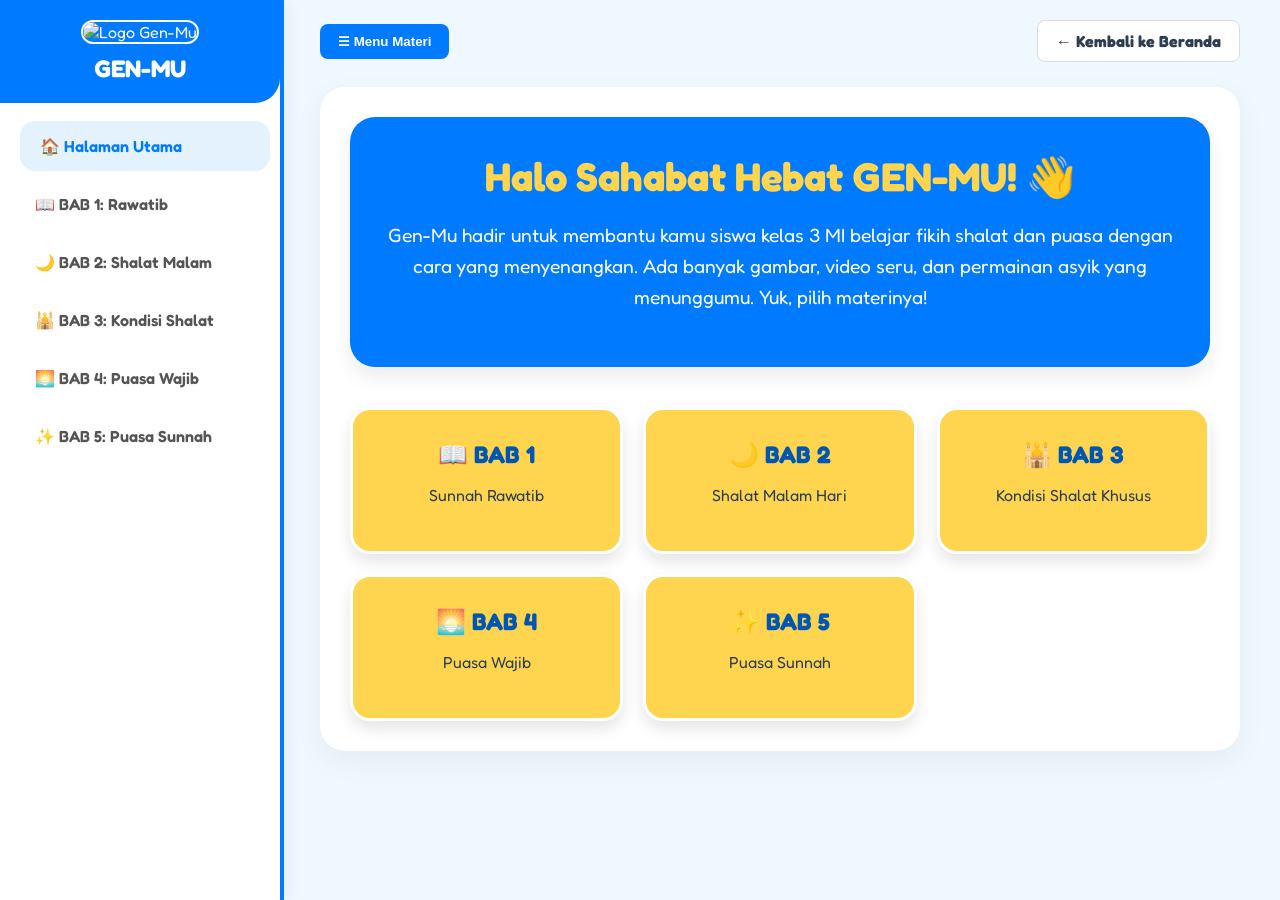
==== commit 206361e8: "Update belajar.html" ====
--- a/belajar.html
+++ b/belajar.html
@@ -8,219 +8,93 @@
     <style>
         @import url('https://fonts.googleapis.com/css2?family=Fredoka:wght@400;600;700&display=swap');
 
+        /* Menyesuaikan Skema Warna Baru */
         :root {
-            --primary: #4CAF50;
-            --primary-dark: #388E3C;
-            --accent: #FF9800;
-            --bg-color: #E8F5E9;
-            --text-dark: #2c3e50;
+            --primary: #007BFF;
+            --primary-dark: #0056b3;
+            --accent: #4CAF50;
+            --card-bg: #FFD54F;
+            --bg-color: #F0F8FF;
+            --text-dark: #2C3E50;
         }
 
-        body {
-            font-family: 'Fredoka', sans-serif;
-            margin: 0;
-            background-color: var(--bg-color);
-            color: var(--text-dark);
-            display: flex;
-            min-height: 100vh;
-            overflow-x: hidden;
-        }
-
-        /* --- SIDEBAR RESPONSIVE & TOGGLE --- */
-        .sidebar {
-            width: 280px;
-            background: white;
-            box-shadow: 4px 0 15px rgba(0,0,0,0.05);
-            display: flex;
-            flex-direction: column;
-            position: fixed;
-            height: 100vh;
-            overflow-y: auto;
-            border-right: 4px solid #C8E6C9;
-            z-index: 1000;
-            transition: transform 0.3s ease;
-        }
-
-        /* Class untuk menyembunyikan sidebar (Toggle) */
+        body { font-family: 'Fredoka', sans-serif; margin: 0; background-color: var(--bg-color); color: var(--text-dark); display: flex; min-height: 100vh; overflow-x: hidden; }
+
+        /* SIDEBAR */
+        .sidebar { width: 280px; background: white; box-shadow: 4px 0 15px rgba(0,0,0,0.05); display: flex; flex-direction: column; position: fixed; height: 100vh; overflow-y: auto; border-right: 4px solid var(--primary); z-index: 1000; transition: transform 0.3s ease; }
         .sidebar.collapsed { transform: translateX(-100%); }
-
-        .sidebar-header {
-            padding: 20px;
-            background: linear-gradient(135deg, #4CAF50, #81C784);
-            color: white;
-            text-align: center;
-            border-bottom-right-radius: 25px;
-            margin-bottom: 10px;
-        }
-        
-        /* Logo Baru di Sidebar */
-        .sidebar-logo-img {
-            width: 60px;
-            height: 60px;
-            border-radius: 12px;
-            margin-bottom: 10px;
-            box-shadow: 0 4px 8px rgba(0,0,0,0.2);
-            border: 2px solid white;
-        }
-
+        .sidebar-header { padding: 20px; background: var(--primary); color: white; text-align: center; border-bottom-right-radius: 25px; margin-bottom: 10px; }
+        .sidebar-logo-img { width: 60px; height: 60px; border-radius: 12px; margin-bottom: 10px; border: 2px solid white; object-fit: cover; }
         .sidebar-header h2 { margin: 0; font-size: 1.5rem; }
 
         .nav-menu { list-style: none; padding: 0; margin: 0; }
-        .nav-item {
-            padding: 15px 20px;
-            margin: 8px 15px;
-            cursor: pointer;
-            font-weight: 600;
-            color: #555;
-            border-radius: 15px;
-            transition: all 0.3s ease;
-            display: flex;
-            align-items: center;
-            gap: 10px;
-        }
-        .nav-item:hover, .nav-item.active {
-            background-color: #C8E6C9;
-            color: var(--primary-dark);
-            transform: translateX(5px);
-        }
-
-        /* --- KONTEN UTAMA --- */
-        .main-content {
-            margin-left: 280px; /* Default margin untuk sidebar */
-            padding: 20px 40px 40px 40px;
-            width: calc(100% - 280px);
-            box-sizing: border-box;
-            transition: margin-left 0.3s ease, width 0.3s ease;
-        }
-
-        /* Jika sidebar disembunyikan, konten meluas */
-        .main-content.expanded {
-            margin-left: 0;
-            width: 100%;
-        }
-
-        /* --- TOMBOL NAVIGASI ATAS (TOGGLE & KEMBALI) --- */
-        .top-nav-bar {
-            display: flex;
-            justify-content: space-between;
-            align-items: center;
-            margin-bottom: 25px;
-            flex-wrap: wrap;
-            gap: 15px;
-        }
-
-        .btn-toggle-sidebar {
-            background-color: var(--primary);
-            color: white;
-            border: none;
-            padding: 10px 18px;
-            border-radius: 8px;
-            font-size: 1rem;
-            font-weight: bold;
-            cursor: pointer;
-            box-shadow: 0 4px 6px rgba(0,0,0,0.1);
-            transition: 0.2s;
-        }
+        .nav-item { padding: 15px 20px; margin: 8px 15px; cursor: pointer; font-weight: 600; color: #555; border-radius: 15px; transition: 0.3s; display: flex; align-items: center; gap: 10px; }
+        .nav-item:hover, .nav-item.active { background-color: #E3F2FD; color: var(--primary); transform: translateX(5px); }
+
+        /* MAIN CONTENT */
+        .main-content { margin-left: 280px; padding: 20px 40px 40px 40px; width: calc(100% - 280px); box-sizing: border-box; transition: margin-left 0.3s ease, width 0.3s ease; }
+        .main-content.expanded { margin-left: 0; width: 100%; }
+
+        /* TOMBOL ATAS */
+        .top-nav-bar { display: flex; justify-content: space-between; align-items: center; margin-bottom: 25px; flex-wrap: wrap; gap: 15px; }
+        .btn-toggle-sidebar { background-color: var(--primary); color: white; border: none; padding: 10px 18px; border-radius: 8px; font-weight: bold; cursor: pointer; transition: 0.2s; }
         .btn-toggle-sidebar:hover { background-color: var(--primary-dark); }
-
-        .btn-back-home {
-            background-color: #f1f2f6;
-            color: var(--text-dark);
-            text-decoration: none;
-            padding: 10px 18px;
-            border-radius: 8px;
-            font-size: 1rem;
-            font-weight: bold;
-            box-shadow: 0 4px 6px rgba(0,0,0,0.05);
-            transition: 0.2s;
-            border: 1px solid #ddd;
-        }
-        .btn-back-home:hover { background-color: #dfe4ea; }
-
-        /* Dashboard & Kartu Bab */
-        .welcome-box {
-            background: linear-gradient(135deg, #FFDEE9 0%, #B5FFFC 100%);
-            padding: 35px;
-            border-radius: 25px;
-            text-align: center;
-            box-shadow: 0 10px 20px rgba(0,0,0,0.08);
-            margin-bottom: 40px;
-            border: 4px dashed white;
-        }
-        .welcome-box h1 { color: #FF5722; font-size: 2.5rem; margin: 0 0 15px 0; }
-        .welcome-box p { font-size: 1.2rem; color: #444; line-height: 1.6; }
+        .btn-back-home { background-color: white; color: var(--text-dark); text-decoration: none; padding: 10px 18px; border-radius: 8px; font-weight: bold; transition: 0.2s; border: 1px solid #ddd; }
+        .btn-back-home:hover { background-color: #f1f2f6; }
+
+        /* DASHBOARD */
+        .welcome-box { background: var(--primary); color: white; padding: 35px; border-radius: 25px; text-align: center; box-shadow: 0 10px 20px rgba(0,0,0,0.08); margin-bottom: 40px; }
+        .welcome-box h1 { color: var(--card-bg); font-size: 2.5rem; margin: 0 0 15px 0; }
+        .welcome-box p { font-size: 1.2rem; line-height: 1.6; }
 
         .bab-grid { display: grid; grid-template-columns: repeat(auto-fit, minmax(240px, 1fr)); gap: 20px; }
-        .bab-card {
-            padding: 30px 15px; border-radius: 20px; text-align: center; cursor: pointer; color: white;
-            box-shadow: 0 8px 15px rgba(0,0,0,0.1); transition: all 0.3s;
-            border: 3px solid rgba(255,255,255,0.5);
-        }
+        .bab-card { padding: 30px 15px; border-radius: 20px; text-align: center; cursor: pointer; color: var(--text-dark); box-shadow: 0 8px 15px rgba(0,0,0,0.1); transition: 0.3s; background-color: var(--card-bg); border: 3px solid white; }
         .bab-card:hover { transform: translateY(-5px); box-shadow: 0 15px 25px rgba(0,0,0,0.2); }
-        .bab-card h3 { margin: 0; font-size: 1.5rem; }
-        .bg-1 { background: linear-gradient(135deg, #FF9A9E, #FECFEF); }
-        .bg-2 { background: linear-gradient(135deg, #A18CD1, #FBC2EB); }
-        .bg-3 { background: linear-gradient(135deg, #84FAB0, #8FD3F4); }
-        .bg-4 { background: linear-gradient(135deg, #F6D365, #FDA085); }
-        .bg-5 { background: linear-gradient(135deg, #a1c4fd, #c2e9fb); }
-
-        /* Area Materi Bab */
+        .bab-card h3 { margin: 0; font-size: 1.5rem; color: var(--primary-dark); }
+
+        /* MATERI BAB */
         .chapter-section { display: none; background: white; padding: 30px; border-radius: 25px; box-shadow: 0 10px 30px rgba(0,0,0,0.05); }
         .chapter-section.active { display: block; animation: fadeIn 0.4s ease; }
-        .chapter-title { color: var(--primary-dark); font-size: 2rem; text-align: center; margin-top: 0; }
+        .chapter-title { color: var(--primary); font-size: 2rem; text-align: center; margin-top: 0; }
         .chapter-desc { text-align: center; font-size: 1.1rem; color: #666; margin-bottom: 25px; padding-bottom: 15px; border-bottom: 3px dashed #eee; }
 
-        /* Menu Tab Sub-Bab */
+        /* SUB-BAB */
         .subbab-nav { display: flex; flex-wrap: wrap; gap: 10px; margin-bottom: 25px; justify-content: center; }
-        .subbab-btn {
-            background-color: #FAFAFA; border: 2px solid #E0E0E0; border-radius: 50px; padding: 10px 18px;
-            font-size: 1rem; font-weight: 700; cursor: pointer; color: #666; transition: 0.3s;
-        }
-        .subbab-btn:hover { background-color: #FFF3E0; border-color: var(--accent); color: var(--accent); }
-        .subbab-btn.active { background-color: var(--accent); color: white; border-color: var(--accent); box-shadow: 0 5px 15px rgba(255, 152, 0, 0.3); transform: scale(1.05); }
+        .subbab-btn { background-color: #FAFAFA; border: 2px solid #E0E0E0; border-radius: 50px; padding: 10px 18px; font-weight: 700; cursor: pointer; color: #666; transition: 0.3s; font-size: 1rem; }
+        .subbab-btn:hover { background-color: #E8F5E9; border-color: var(--accent); color: var(--accent); }
+        .subbab-btn.active { background-color: var(--accent); color: white; border-color: var(--accent); transform: scale(1.05); }
 
         .subbab-content { display: none; padding: 25px; background-color: #FAFAFA; border: 2px solid #E0E0E0; border-radius: 20px; text-align: center; }
         .subbab-content.active { display: block; animation: fadeIn 0.4s ease; }
-        
         .desc-text { background-color: #FFF9C4; padding: 15px; border-radius: 12px; margin-bottom: 20px; font-size: 1.1rem; color: #333; border-left: 6px solid #FFC107; text-align: left; }
-        .subbab-content img { max-width: 100%; height: auto; border-radius: 15px; box-shadow: 0 4px 10px rgba(0,0,0,0.15); margin: 10px 0; }
+        .subbab-content img { max-width: 100%; height: auto; border-radius: 15px; margin: 10px 0; }
 
         .iframe-container { position: relative; padding-bottom: 56.25%; height: 0; border-radius: 15px; overflow: hidden; margin-top: 15px; }
         .iframe-container iframe { position: absolute; top: 0; left: 0; width: 100%; height: 100%; border: 0; }
 
-        /* Navigasi Next di Bawah Materi */
+        /* BAWAH MATERI */
         .bottom-nav { margin-top: 25px; text-align: right; }
-        .btn-next-materi {
-            background-color: var(--primary-dark); color: white; border: none; padding: 12px 20px;
-            border-radius: 8px; font-size: 1rem; font-weight: bold; cursor: pointer; transition: 0.3s; box-shadow: 0 4px 6px rgba(0,0,0,0.15);
-        }
-        .btn-next-materi:hover { background-color: var(--primary); transform: translateX(5px); }
-
-        /* Area Game & Quiz */
+        .btn-next-materi { background-color: var(--primary); color: white; border: none; padding: 12px 20px; border-radius: 8px; font-weight: bold; cursor: pointer; transition: 0.3s; }
+        .btn-next-materi:hover { background-color: var(--primary-dark); transform: translateX(5px); }
+
+        /* GAME & QUIZ */
         .action-area { text-align: center; margin-top: 30px; padding-top: 20px; border-top: 3px dashed #ddd; }
         .btn-game, .btn-quiz { display: inline-block; padding: 12px 25px; border-radius: 50px; color: white; font-weight: 700; margin: 10px; text-decoration: none; transition: 0.3s; }
-        .btn-game { background: linear-gradient(45deg, #FF512F, #F09819); }
-        .btn-quiz { background: linear-gradient(45deg, #1CB5E0, #000851); }
+        .btn-game { background: var(--card-bg); color: var(--text-dark); border: 2px solid #FBC02D; }
+        .btn-quiz { background: var(--primary); }
         .btn-game:hover, .btn-quiz:hover { transform: scale(1.05); }
 
         @keyframes fadeIn { from { opacity: 0; transform: translateY(10px); } to { opacity: 1; transform: translateY(0); } }
 
-        /* --- MOBILE RESPONSIVE (max-width: 768px) --- */
+        /* MOBILE */
         @media (max-width: 768px) {
-            /* Sidebar disembunyikan secara default di HP */
             .sidebar { transform: translateX(-100%); }
-            .sidebar.mobile-open { transform: translateX(0); } /* Class jika sidebar dibuka di mobile */
-            
-            /* Main content memakan lebar penuh di HP */
+            .sidebar.mobile-open { transform: translateX(0); }
             .main-content { margin-left: 0; width: 100%; padding: 15px 20px; }
             .main-content.expanded { margin-left: 0; }
-
             .welcome-box h1 { font-size: 1.8rem; }
             .chapter-title { font-size: 1.5rem; }
             .subbab-btn { padding: 8px 12px; font-size: 0.9rem; }
-            
-            .btn-toggle-sidebar { font-size: 0.9rem; padding: 8px 12px; }
-            .btn-back-home { font-size: 0.9rem; padding: 8px 12px; }
         }
     </style>
 </head>
@@ -255,35 +129,23 @@
             </div>
             
             <div class="bab-grid">
-                <div class="bab-card bg-1" onclick="document.querySelectorAll('.nav-item')[1].click()">
-                    <h3>📖 BAB 1</h3><p>Sunnah Rawatib</p>
-                </div>
-                <div class="bab-card bg-2" onclick="document.querySelectorAll('.nav-item')[2].click()">
-                    <h3>🌙 BAB 2</h3><p>Shalat Malam Hari</p>
-                </div>
-                <div class="bab-card bg-3" onclick="document.querySelectorAll('.nav-item')[3].click()">
-                    <h3>🕌 BAB 3</h3><p>Kondisi Shalat Khusus</p>
-                </div>
-                <div class="bab-card bg-4" onclick="document.querySelectorAll('.nav-item')[4].click()">
-                    <h3>🌅 BAB 4</h3><p>Puasa Wajib</p>
-                </div>
-                <div class="bab-card bg-5" onclick="document.querySelectorAll('.nav-item')[5].click()">
-                    <h3>✨ BAB 5</h3><p>Puasa Sunnah</p>
-                </div>
+                <div class="bab-card" onclick="document.querySelectorAll('.nav-item')[1].click()"><h3>📖 BAB 1</h3><p>Sunnah Rawatib</p></div>
+                <div class="bab-card" onclick="document.querySelectorAll('.nav-item')[2].click()"><h3>🌙 BAB 2</h3><p>Shalat Malam Hari</p></div>
+                <div class="bab-card" onclick="document.querySelectorAll('.nav-item')[3].click()"><h3>🕌 BAB 3</h3><p>Kondisi Shalat Khusus</p></div>
+                <div class="bab-card" onclick="document.querySelectorAll('.nav-item')[4].click()"><h3>🌅 BAB 4</h3><p>Puasa Wajib</p></div>
+                <div class="bab-card" onclick="document.querySelectorAll('.nav-item')[5].click()"><h3>✨ BAB 5</h3><p>Puasa Sunnah</p></div>
             </div>
         </div>
 
         <div id="bab1" class="chapter-section">
             <h2 class="chapter-title">📖 BAB 1: Sunnah Rawatib</h2>
             <p class="chapter-desc">Shalat Rawatib adalah shalat sunnah pengawal yang menemani shalat fardhu kita. Yuk pelajari!</p>
-            
             <div class="subbab-nav">
                 <button class="subbab-btn active" id="btn-b1-s1" onclick="openSubBab('bab1-sub1', 'bab1', 'btn-b1-s1')">📚 1. Pengertian</button>
                 <button class="subbab-btn" id="btn-b1-s2" onclick="openSubBab('bab1-sub2', 'bab1', 'btn-b1-s2')">⏰ 2. Waktu & Rakaat</button>
                 <button class="subbab-btn" id="btn-b1-s3" onclick="openSubBab('bab1-sub3', 'bab1', 'btn-b1-s3')">🌟 3. Manfaat</button>
                 <button class="subbab-btn" id="btn-b1-s4" onclick="openSubBab('bab1-sub4', 'bab1', 'btn-b1-s4')">🎬 4. Video</button>
             </div>
-
             <div id="bab1-sub1" class="subbab-content active">
                 <div class="desc-text">Apa sih Sholat Rawatib itu? Yuk lihat gambar ini untuk tahu jawabannya!</div>
                 <img src="https://i.ibb.co.com/bjLy00SD/1.png" alt="Materi 1">
@@ -291,7 +153,6 @@
                 <img src="https://i.ibb.co.com/0RJmTRHN/3.png" alt="Fungsi">
                 <div class="bottom-nav"><button class="btn-next-materi" onclick="openSubBab('bab1-sub2', 'bab1', 'btn-b1-s2')">Materi Selanjutnya →</button></div>
             </div>
-
             <div id="bab1-sub2" class="subbab-content">
                 <div class="desc-text">Shalat ini ada Qabliyah (sebelum) dan Ba'diyah (sesudah) shalat wajib. Jangan tertukar ya!</div>
                 <img src="https://i.ibb.co.com/svcGMx2N/4.png" alt="Waktu qabliyah">
@@ -299,24 +160,17 @@
                 <img src="https://i.ibb.co.com/BVxQyyqM/6.png" alt="Jumlah rakaat">
                 <div class="bottom-nav"><button class="btn-next-materi" onclick="openSubBab('bab1-sub3', 'bab1', 'btn-b1-s3')">Materi Selanjutnya →</button></div>
             </div>
-
             <div id="bab1-sub3" class="subbab-content">
                 <div class="desc-text">Wah, manfaatnya luar biasa banget, bisa dibangunkan rumah di surga!</div>
                 <img src="https://i.ibb.co.com/RpjzxMMG/7.png" alt="Manfaat">
                 <img src="https://i.ibb.co.com/HpGpZwFJ/8.png" alt="Cara mengerjakan">
                 <div class="bottom-nav"><button class="btn-next-materi" onclick="openSubBab('bab1-sub4', 'bab1', 'btn-b1-s4')">Tonton Video →</button></div>
             </div>
-
             <div id="bab1-sub4" class="subbab-content">
                 <div class="desc-text">Yuk, tonton video animasi seru ini supaya kamu makin paham!</div>
-                <div class="iframe-container">
-                    <iframe src="https://www.youtube.com/embed/7o30T9-NYI4" allowfullscreen></iframe>
-                </div>
-                <div class="bottom-nav">
-                    <button class="btn-next-materi" onclick="document.querySelectorAll('.nav-item')[2].click()">Lanjut ke BAB 2 →</button>
-                </div>
-            </div>
-
+                <div class="iframe-container"><iframe src="https://www.youtube.com/embed/7o30T9-NYI4" allowfullscreen></iframe></div>
+                <div class="bottom-nav"><button class="btn-next-materi" onclick="document.querySelectorAll('.nav-item')[2].click()">Lanjut ke BAB 2 →</button></div>
+            </div>
             <div class="action-area">
                 <a href="https://gemini.google.com/share/a2b81728db79" target="_blank" class="btn-game">🎮 Teka-Teki Rawatib</a>
                 <a href="https://forms.gle/naRSzzyEVoJLH29X8" target="_blank" class="btn-quiz">📝 Misi Kuis Rawatib</a>
@@ -326,13 +180,11 @@
         <div id="bab2" class="chapter-section">
             <h2 class="chapter-title">🌙 BAB 2: Shalat Malam Hari</h2>
             <p class="chapter-desc">Malam hari di bulan Ramadhan ada shalat yang pahalanya berlimpah. Mari kenalan dengan Tarawih dan Witir!</p>
-            
             <div class="subbab-nav">
                 <button class="subbab-btn active" id="btn-b2-s1" onclick="openSubBab('bab2-sub1', 'bab2', 'btn-b2-s1')">🕌 1. Tarawih</button>
                 <button class="subbab-btn" id="btn-b2-s2" onclick="openSubBab('bab2-sub2', 'bab2', 'btn-b2-s2')">✨ 2. Witir</button>
                 <button class="subbab-btn" id="btn-b2-s3" onclick="openSubBab('bab2-sub3', 'bab2', 'btn-b2-s3')">🎬 3. Video</button>
             </div>
-
             <div id="bab2-sub1" class="subbab-content active">
                 <div class="desc-text">Kapan saja kita bisa mengerjakan Tarawih? Ayo kita cari tahu!</div>
                 <img src="https://i.ibb.co.com/PzTjqrrT/1.png" alt="Materi">
@@ -341,7 +193,6 @@
                 <img src="https://i.ibb.co.com/HfGM2BKq/4.png" alt="Jumlah rakaat">
                 <div class="bottom-nav"><button class="btn-next-materi" onclick="openSubBab('bab2-sub2', 'bab2', 'btn-b2-s2')">Materi Selanjutnya →</button></div>
             </div>
-
             <div id="bab2-sub2" class="subbab-content">
                 <div class="desc-text">Witir adalah penyempurna malam. Pahalanya istimewa sekali lho!</div>
                 <img src="https://i.ibb.co.com/qMsS5xy0/5.png" alt="Penyempurna">
@@ -349,13 +200,11 @@
                 <img src="https://i.ibb.co.com/1GRY8dyK/7.png" alt="Urutan">
                 <div class="bottom-nav"><button class="btn-next-materi" onclick="openSubBab('bab2-sub3', 'bab2', 'btn-b2-s3')">Tonton Video →</button></div>
             </div>
-
             <div id="bab2-sub3" class="subbab-content">
                 <div class="desc-text">Tonton video ini untuk melihat serunya shalat berjamaah di malam Ramadhan.</div>
                 <div class="iframe-container"><iframe src="https://www.youtube.com/embed/7ewEvRK4g10" allowfullscreen></iframe></div>
                 <div class="bottom-nav"><button class="btn-next-materi" onclick="document.querySelectorAll('.nav-item')[3].click()">Lanjut ke BAB 3 →</button></div>
             </div>
-
             <div class="action-area">
                 <a href="https://gemini.google.com/share/d656a55be637" target="_blank" class="btn-game">🎮 Bintang Tarawih</a>
                 <a href="https://docs.google.com/forms/d/e/1FAIpQLSdVKd8MJUAFuubOIx2c9NQ98yjbyhsjO9SJSAClCy7nkc7taA/viewform" target="_blank" class="btn-quiz">📝 Kuis Shalat Malam</a>
@@ -365,13 +214,11 @@
         <div id="bab3" class="chapter-section">
             <h2 class="chapter-title">🕌 BAB 3: Kondisi Khusus Shalat</h2>
             <p class="chapter-desc">Kalau kita sedang sakit atau bepergian, Allah memberikan keringanan shalat.</p>
-            
             <div class="subbab-nav">
                 <button class="subbab-btn active" id="btn-b3-s1" onclick="openSubBab('bab3-sub1', 'bab3', 'btn-b3-s1')">🎒 1. Jamak & Qashar</button>
                 <button class="subbab-btn" id="btn-b3-s2" onclick="openSubBab('bab3-sub2', 'bab3', 'btn-b3-s2')">🚑 2. Sakit & Kendaraan</button>
                 <button class="subbab-btn" id="btn-b3-s3" onclick="openSubBab('bab3-sub3', 'bab3', 'btn-b3-s3')">🎬 3. Video</button>
             </div>
-
             <div id="bab3-sub1" class="subbab-content active">
                 <div class="desc-text">Kalau bepergian jauh, shalat kita bisa digabung (Jamak) atau diringkas (Qashar).</div>
                 <img src="https://i.ibb.co.com/kg7qpqzn/macam-macam-shalat.png" alt="Materi">
@@ -380,7 +227,6 @@
                 <img src="https://i.ibb.co.com/MkXLWkcm/macam-macam-shalat-3.png" alt="Jamak">
                 <div class="bottom-nav"><button class="btn-next-materi" onclick="openSubBab('bab3-sub2', 'bab3', 'btn-b3-s2')">Materi Selanjutnya →</button></div>
             </div>
-
             <div id="bab3-sub2" class="subbab-content">
                 <div class="desc-text">Saat sakit atau di kendaraan, kita tetap bisa shalat lho!</div>
                 <img src="https://i.ibb.co.com/mr6DtVqV/macam-macam-shalat-6.png" alt="Sakit">
@@ -388,13 +234,11 @@
                 <img src="https://i.ibb.co.com/mVrWbSKF/macam-macam-shalat-8.png" alt="Kendaraan">
                 <div class="bottom-nav"><button class="btn-next-materi" onclick="openSubBab('bab3-sub3', 'bab3', 'btn-b3-s3')">Tonton Video →</button></div>
             </div>
-
             <div id="bab3-sub3" class="subbab-content">
                 <div class="desc-text">Mari saksikan panduan shalat saat bepergian dan sakit.</div>
                 <div class="iframe-container"><iframe src="https://www.youtube.com/embed/kc-5C-uV5Hk" allowfullscreen></iframe></div>
                 <div class="bottom-nav"><button class="btn-next-materi" onclick="document.querySelectorAll('.nav-item')[4].click()">Lanjut ke BAB 4 →</button></div>
             </div>
-
             <div class="action-area">
                 <a href="https://gemini.google.com/share/a914411cb3c3" target="_blank" class="btn-game">🎮 Petualang Tangguh</a>
                 <a href="https://forms.gle/vq3xXQ9xE69AtAnr6" target="_blank" class="btn-quiz">📝 Kuis Anak Musafir</a>
@@ -404,13 +248,11 @@
         <div id="bab4" class="chapter-section">
             <h2 class="chapter-title">🌅 BAB 4: Puasa Wajib / Ramadhan</h2>
             <p class="chapter-desc">Bulan Ramadhan tiba! Kita wajib berpuasa sebulan penuh. Apa saja aturannya?</p>
-            
             <div class="subbab-nav">
                 <button class="subbab-btn active" id="btn-b4-s1" onclick="openSubBab('bab4-sub1', 'bab4', 'btn-b4-s1')">📅 1. Syarat & Waktu</button>
                 <button class="subbab-btn" id="btn-b4-s2" onclick="openSubBab('bab4-sub2', 'bab4', 'btn-b4-s2')">🌟 2. Keutamaan</button>
                 <button class="subbab-btn" id="btn-b4-s3" onclick="openSubBab('bab4-sub3', 'bab4', 'btn-b4-s3')">🎬 3. Video</button>
             </div>
-
             <div id="bab4-sub1" class="subbab-content active">
                 <div class="desc-text">Mulai terbit fajar sampai terbenam matahari, perhatikan hal yang membatalkan puasa.</div>
                 <img src="https://i.ibb.co.com/21j4kCzB/1.png" alt="Materi">
@@ -418,20 +260,17 @@
                 <img src="https://i.ibb.co.com/1fwHPtZx/6.png" alt="Batal">
                 <div class="bottom-nav"><button class="btn-next-materi" onclick="openSubBab('bab4-sub2', 'bab4', 'btn-b4-s2')">Materi Selanjutnya →</button></div>
             </div>
-
             <div id="bab4-sub2" class="subbab-content">
                 <div class="desc-text">Ada pintu surga khusus bernama Ar-Rayyan untuk orang yang berpuasa!</div>
                 <img src="https://i.ibb.co.com/7J23QYHh/7.png" alt="Amalan">
                 <img src="https://i.ibb.co.com/ccvT3t43/8.png" alt="Keutamaan">
                 <div class="bottom-nav"><button class="btn-next-materi" onclick="openSubBab('bab4-sub3', 'bab4', 'btn-b4-s3')">Tonton Video →</button></div>
             </div>
-
             <div id="bab4-sub3" class="subbab-content">
                 <div class="desc-text">Tonton video penjelasan seru tentang puasa Ramadhan.</div>
                 <div class="iframe-container"><iframe src="https://www.youtube.com/embed/sjRd94ZaPSI" allowfullscreen></iframe></div>
                 <div class="bottom-nav"><button class="btn-next-materi" onclick="document.querySelectorAll('.nav-item')[5].click()">Lanjut ke BAB 5 →</button></div>
             </div>
-
             <div class="action-area">
                 <a href="https://gemini.google.com/share/2c895827f036" target="_blank" class="btn-game">🎮 Pahlawan Ramadhan</a>
                 <a href="https://forms.gle/bKigbdjehdzy4xgn7" target="_blank" class="btn-quiz">📝 Kuis Cerdas Puasa</a>
@@ -441,25 +280,21 @@
         <div id="bab5" class="chapter-section">
             <h2 class="chapter-title">✨ BAB 5: Puasa Sunnah</h2>
             <p class="chapter-desc">Bukan cuma Ramadhan, Nabi kita juga sering mengerjakan puasa sunnah lho!</p>
-            
             <div class="subbab-nav">
                 <button class="subbab-btn active" id="btn-b5-s1" onclick="openSubBab('bab5-sub1', 'bab5', 'btn-b5-s1')">📊 1. Slide & Manfaat</button>
                 <button class="subbab-btn" id="btn-b5-s2" onclick="openSubBab('bab5-sub2', 'bab5', 'btn-b5-s2')">🎬 2. Video</button>
             </div>
-
             <div id="bab5-sub1" class="subbab-content active">
                 <div class="desc-text">Geser slide ini untuk tahu macam-macam puasa sunnah dan manfaat kesehatannya!</div>
                 <div class="iframe-container"><iframe src="https://www.canva.com/design/DAHJnHYPH2w/FHrJwm6hhopdkLDo4CUwgA/view?embed" allowfullscreen></iframe></div>
                 <img src="https://i.ibb.co.com/q3x3cBzr/manfaat-puasa-sunah.png" alt="Manfaat" style="margin-top:20px;">
                 <div class="bottom-nav"><button class="btn-next-materi" onclick="openSubBab('bab5-sub2', 'bab5', 'btn-b5-s2')">Tonton Video →</button></div>
             </div>
-
             <div id="bab5-sub2" class="subbab-content">
                 <div class="desc-text">Simak penjelasan mengapa puasa sunnah disukai Rasulullah.</div>
                 <div class="iframe-container"><iframe src="https://www.youtube.com/embed/e1jEjuLCMPA" allowfullscreen></iframe></div>
-                <div class="bottom-nav"><button class="btn-next-materi" style="background:#81C784;" onclick="alert('Selamat! Kamu telah menyelesaikan semua materi.')">🎉 Selesai Belajar!</button></div>
-            </div>
-
+                <div class="bottom-nav"><button class="btn-next-materi" style="background:var(--accent);" onclick="alert('Selamat! Kamu telah menyelesaikan semua materi.')">🎉 Selesai Belajar!</button></div>
+            </div>
             <div class="action-area">
                 <a href="https://gemini.google.com/share/930f132ad4be" target="_blank" class="btn-game">🎮 Detektif Puasa Sunnah</a>
                 <a href="https://docs.google.com/forms/d/e/1FAIpQLSfmzcV0EsnE9yLa6hleEWP20BOaMUP3xI5NhfQaWSq5zLbfsg/viewform" target="_blank" class="btn-quiz">📝 Kuis Puasa Ekstra</a>
@@ -469,61 +304,38 @@
     </div>
 
     <script>
-        // --- FITUR 1: LOGIKA TOGGLE MENU/SIDEBAR ---
         const toggleBtn = document.getElementById('toggleBtn');
         const sidebarMenu = document.getElementById('sidebarMenu');
         const mainContent = document.getElementById('mainContent');
 
         toggleBtn.addEventListener('click', () => {
             if(window.innerWidth > 768) {
-                // Mode Desktop: toggle class collapse
                 sidebarMenu.classList.toggle('collapsed');
                 mainContent.classList.toggle('expanded');
             } else {
-                // Mode Mobile: toggle sidebar meluncur dari kiri
                 sidebarMenu.classList.toggle('mobile-open');
             }
         });
 
-        // --- FITUR 2: NAVIGASI PINDAH BAB ---
         function showView(viewId, element) {
-            // Sembunyikan semua bab
             const sections = document.querySelectorAll('.chapter-section');
             sections.forEach(sec => sec.classList.remove('active'));
-
-            // Hapus status aktif dari semua menu
             const navItems = document.querySelectorAll('.nav-item');
             navItems.forEach(item => item.classList.remove('active'));
-
-            // Tampilkan bab yang dituju
             document.getElementById(viewId).classList.add('active');
-            
             if(element) element.classList.add('active');
-
-            // Jika di mobile, tutup sidebar setelah klik menu
-            if(window.innerWidth <= 768) {
-                sidebarMenu.classList.remove('mobile-open');
-            }
-
+            if(window.innerWidth <= 768) sidebarMenu.classList.remove('mobile-open');
             window.scrollTo({ top: 0, behavior: 'smooth' });
         }
 
-        // --- FITUR 3: NAVIGASI PINDAH SUB-BAB ---
         function openSubBab(subbabId, chapterId, btnId) {
             const chapter = document.getElementById(chapterId);
-            
-            // Sembunyikan semua sub-bab
             const subContents = chapter.querySelectorAll('.subbab-content');
             subContents.forEach(content => content.classList.remove('active'));
-
-            // Matikan warna tombol
             const subBtns = chapter.querySelectorAll('.subbab-btn');
             subBtns.forEach(btn => btn.classList.remove('active'));
-
-            // Buka yang baru
             document.getElementById(subbabId).classList.add('active');
             document.getElementById(btnId).classList.add('active');
-
             window.scrollTo({ top: 0, behavior: 'smooth' });
         }
     </script>
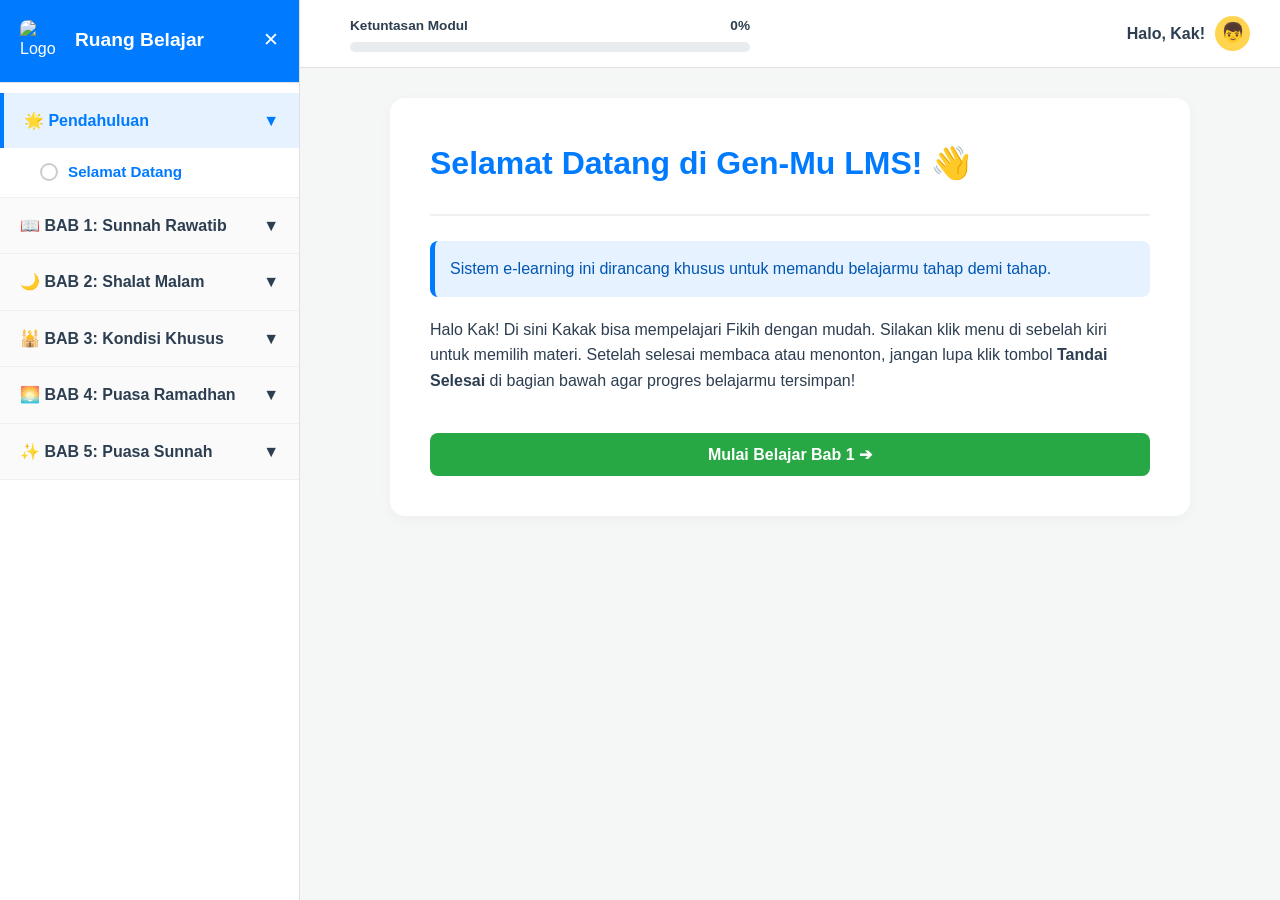
==== commit 5d48f4d1: "Update belajar.html" ====
--- a/belajar.html
+++ b/belajar.html
@@ -4,340 +4,387 @@
     <meta charset="UTF-8">
     <meta name="viewport" content="width=device-width, initial-scale=1.0">
     <link rel="icon" href="https://i.ibb.co.com/nNKJsj7g/LOGO-GENMU.jpg" type="image/jpeg">
-    <title>Ruang Belajar GEN-MU</title>
-    <style>
-        @import url('https://fonts.googleapis.com/css2?family=Fredoka:wght@400;600;700&display=swap');
-
-        /* Menyesuaikan Skema Warna Baru */
-        :root {
-            --primary: #007BFF;
-            --primary-dark: #0056b3;
-            --accent: #4CAF50;
-            --card-bg: #FFD54F;
-            --bg-color: #F0F8FF;
-            --text-dark: #2C3E50;
-        }
-
-        body { font-family: 'Fredoka', sans-serif; margin: 0; background-color: var(--bg-color); color: var(--text-dark); display: flex; min-height: 100vh; overflow-x: hidden; }
-
-        /* SIDEBAR */
-        .sidebar { width: 280px; background: white; box-shadow: 4px 0 15px rgba(0,0,0,0.05); display: flex; flex-direction: column; position: fixed; height: 100vh; overflow-y: auto; border-right: 4px solid var(--primary); z-index: 1000; transition: transform 0.3s ease; }
-        .sidebar.collapsed { transform: translateX(-100%); }
-        .sidebar-header { padding: 20px; background: var(--primary); color: white; text-align: center; border-bottom-right-radius: 25px; margin-bottom: 10px; }
-        .sidebar-logo-img { width: 60px; height: 60px; border-radius: 12px; margin-bottom: 10px; border: 2px solid white; object-fit: cover; }
-        .sidebar-header h2 { margin: 0; font-size: 1.5rem; }
-
-        .nav-menu { list-style: none; padding: 0; margin: 0; }
-        .nav-item { padding: 15px 20px; margin: 8px 15px; cursor: pointer; font-weight: 600; color: #555; border-radius: 15px; transition: 0.3s; display: flex; align-items: center; gap: 10px; }
-        .nav-item:hover, .nav-item.active { background-color: #E3F2FD; color: var(--primary); transform: translateX(5px); }
-
-        /* MAIN CONTENT */
-        .main-content { margin-left: 280px; padding: 20px 40px 40px 40px; width: calc(100% - 280px); box-sizing: border-box; transition: margin-left 0.3s ease, width 0.3s ease; }
-        .main-content.expanded { margin-left: 0; width: 100%; }
-
-        /* TOMBOL ATAS */
-        .top-nav-bar { display: flex; justify-content: space-between; align-items: center; margin-bottom: 25px; flex-wrap: wrap; gap: 15px; }
-        .btn-toggle-sidebar { background-color: var(--primary); color: white; border: none; padding: 10px 18px; border-radius: 8px; font-weight: bold; cursor: pointer; transition: 0.2s; }
-        .btn-toggle-sidebar:hover { background-color: var(--primary-dark); }
-        .btn-back-home { background-color: white; color: var(--text-dark); text-decoration: none; padding: 10px 18px; border-radius: 8px; font-weight: bold; transition: 0.2s; border: 1px solid #ddd; }
-        .btn-back-home:hover { background-color: #f1f2f6; }
-
-        /* DASHBOARD */
-        .welcome-box { background: var(--primary); color: white; padding: 35px; border-radius: 25px; text-align: center; box-shadow: 0 10px 20px rgba(0,0,0,0.08); margin-bottom: 40px; }
-        .welcome-box h1 { color: var(--card-bg); font-size: 2.5rem; margin: 0 0 15px 0; }
-        .welcome-box p { font-size: 1.2rem; line-height: 1.6; }
-
-        .bab-grid { display: grid; grid-template-columns: repeat(auto-fit, minmax(240px, 1fr)); gap: 20px; }
-        .bab-card { padding: 30px 15px; border-radius: 20px; text-align: center; cursor: pointer; color: var(--text-dark); box-shadow: 0 8px 15px rgba(0,0,0,0.1); transition: 0.3s; background-color: var(--card-bg); border: 3px solid white; }
-        .bab-card:hover { transform: translateY(-5px); box-shadow: 0 15px 25px rgba(0,0,0,0.2); }
-        .bab-card h3 { margin: 0; font-size: 1.5rem; color: var(--primary-dark); }
-
-        /* MATERI BAB */
-        .chapter-section { display: none; background: white; padding: 30px; border-radius: 25px; box-shadow: 0 10px 30px rgba(0,0,0,0.05); }
-        .chapter-section.active { display: block; animation: fadeIn 0.4s ease; }
-        .chapter-title { color: var(--primary); font-size: 2rem; text-align: center; margin-top: 0; }
-        .chapter-desc { text-align: center; font-size: 1.1rem; color: #666; margin-bottom: 25px; padding-bottom: 15px; border-bottom: 3px dashed #eee; }
-
-        /* SUB-BAB */
-        .subbab-nav { display: flex; flex-wrap: wrap; gap: 10px; margin-bottom: 25px; justify-content: center; }
-        .subbab-btn { background-color: #FAFAFA; border: 2px solid #E0E0E0; border-radius: 50px; padding: 10px 18px; font-weight: 700; cursor: pointer; color: #666; transition: 0.3s; font-size: 1rem; }
-        .subbab-btn:hover { background-color: #E8F5E9; border-color: var(--accent); color: var(--accent); }
-        .subbab-btn.active { background-color: var(--accent); color: white; border-color: var(--accent); transform: scale(1.05); }
-
-        .subbab-content { display: none; padding: 25px; background-color: #FAFAFA; border: 2px solid #E0E0E0; border-radius: 20px; text-align: center; }
-        .subbab-content.active { display: block; animation: fadeIn 0.4s ease; }
-        .desc-text { background-color: #FFF9C4; padding: 15px; border-radius: 12px; margin-bottom: 20px; font-size: 1.1rem; color: #333; border-left: 6px solid #FFC107; text-align: left; }
-        .subbab-content img { max-width: 100%; height: auto; border-radius: 15px; margin: 10px 0; }
-
-        .iframe-container { position: relative; padding-bottom: 56.25%; height: 0; border-radius: 15px; overflow: hidden; margin-top: 15px; }
-        .iframe-container iframe { position: absolute; top: 0; left: 0; width: 100%; height: 100%; border: 0; }
-
-        /* BAWAH MATERI */
-        .bottom-nav { margin-top: 25px; text-align: right; }
-        .btn-next-materi { background-color: var(--primary); color: white; border: none; padding: 12px 20px; border-radius: 8px; font-weight: bold; cursor: pointer; transition: 0.3s; }
-        .btn-next-materi:hover { background-color: var(--primary-dark); transform: translateX(5px); }
-
-        /* GAME & QUIZ */
-        .action-area { text-align: center; margin-top: 30px; padding-top: 20px; border-top: 3px dashed #ddd; }
-        .btn-game, .btn-quiz { display: inline-block; padding: 12px 25px; border-radius: 50px; color: white; font-weight: 700; margin: 10px; text-decoration: none; transition: 0.3s; }
-        .btn-game { background: var(--card-bg); color: var(--text-dark); border: 2px solid #FBC02D; }
-        .btn-quiz { background: var(--primary); }
-        .btn-game:hover, .btn-quiz:hover { transform: scale(1.05); }
-
-        @keyframes fadeIn { from { opacity: 0; transform: translateY(10px); } to { opacity: 1; transform: translateY(0); } }
-
-        /* MOBILE */
-        @media (max-width: 768px) {
-            .sidebar { transform: translateX(-100%); }
-            .sidebar.mobile-open { transform: translateX(0); }
-            .main-content { margin-left: 0; width: 100%; padding: 15px 20px; }
-            .main-content.expanded { margin-left: 0; }
-            .welcome-box h1 { font-size: 1.8rem; }
-            .chapter-title { font-size: 1.5rem; }
-            .subbab-btn { padding: 8px 12px; font-size: 0.9rem; }
-        }
-    </style>
+    <title>LMS Gen-Mu | Ruang Belajar</title>
+    <link rel="stylesheet" href="style.css">
 </head>
 <body>
 
-    <div class="sidebar" id="sidebarMenu">
-        <div class="sidebar-header">
-            <img src="https://i.ibb.co.com/nNKJsj7g/LOGO-GENMU.jpg" alt="Logo Gen-Mu" class="sidebar-logo-img">
-            <h2>GEN-MU</h2>
+<div class="lms-wrapper">
+    <aside class="lms-sidebar" id="lmsSidebar">
+        <div class="lms-sidebar-header">
+            <img src="https://i.ibb.co.com/nNKJsj7g/LOGO-GENMU.jpg" alt="Logo">
+            <h2>Ruang Belajar</h2>
+            <a href="index.html" class="btn-back" title="Kembali ke Beranda">✕</a>
         </div>
-        <ul class="nav-menu">
-            <li class="nav-item active" onclick="showView('home', this)">🏠 Halaman Utama</li>
-            <li class="nav-item" onclick="showView('bab1', this)">📖 BAB 1: Rawatib</li>
-            <li class="nav-item" onclick="showView('bab2', this)">🌙 BAB 2: Shalat Malam</li>
-            <li class="nav-item" onclick="showView('bab3', this)">🕌 BAB 3: Kondisi Shalat</li>
-            <li class="nav-item" onclick="showView('bab4', this)">🌅 BAB 4: Puasa Wajib</li>
-            <li class="nav-item" onclick="showView('bab5', this)">✨ BAB 5: Puasa Sunnah</li>
-        </ul>
+        
+        <div class="lms-modules">
+            <div class="module-item">
+                <div class="module-title active" onclick="toggleAcc('mod-0', this)">🌟 Pendahuluan <span>▼</span></div>
+                <ul class="lesson-list active" id="mod-0">
+                    <li class="lesson-item active" data-id="l-intro" onclick="loadLesson('l-intro')"><span class="status-icon"></span> Selamat Datang</li>
+                </ul>
+            </div>
+
+            <div class="module-item">
+                <div class="module-title" onclick="toggleAcc('mod-1', this)">📖 BAB 1: Sunnah Rawatib <span>▼</span></div>
+                <ul class="lesson-list" id="mod-1">
+                    <li class="lesson-item" data-id="l1-1" onclick="loadLesson('l1-1')"><span class="status-icon"></span> 1. Pengertian Rawatib</li>
+                    <li class="lesson-item" data-id="l1-2" onclick="loadLesson('l1-2')"><span class="status-icon"></span> 2. Waktu & Rakaat</li>
+                    <li class="lesson-item" data-id="l1-3" onclick="loadLesson('l1-3')"><span class="status-icon"></span> 3. Manfaat Shalat</li>
+                    <li class="lesson-item" data-id="l1-4" onclick="loadLesson('l1-4')"><span class="status-icon"></span> 4. Video Pembelajaran</li>
+                    <li class="lesson-item" data-id="l1-5" onclick="loadLesson('l1-5')"><span class="status-icon"></span> 🎯 Evaluasi Bab 1</li>
+                </ul>
+            </div>
+
+            <div class="module-item">
+                <div class="module-title" onclick="toggleAcc('mod-2', this)">🌙 BAB 2: Shalat Malam <span>▼</span></div>
+                <ul class="lesson-list" id="mod-2">
+                    <li class="lesson-item" data-id="l2-1" onclick="loadLesson('l2-1')"><span class="status-icon"></span> 1. Shalat Tarawih</li>
+                    <li class="lesson-item" data-id="l2-2" onclick="loadLesson('l2-2')"><span class="status-icon"></span> 2. Shalat Witir</li>
+                    <li class="lesson-item" data-id="l2-3" onclick="loadLesson('l2-3')"><span class="status-icon"></span> 3. Video Tarawih</li>
+                    <li class="lesson-item" data-id="l2-4" onclick="loadLesson('l2-4')"><span class="status-icon"></span> 🎯 Evaluasi Bab 2</li>
+                </ul>
+            </div>
+
+            <div class="module-item">
+                <div class="module-title" onclick="toggleAcc('mod-3', this)">🕌 BAB 3: Kondisi Khusus <span>▼</span></div>
+                <ul class="lesson-list" id="mod-3">
+                    <li class="lesson-item" data-id="l3-1" onclick="loadLesson('l3-1')"><span class="status-icon"></span> 1. Jamak & Qashar</li>
+                    <li class="lesson-item" data-id="l3-2" onclick="loadLesson('l3-2')"><span class="status-icon"></span> 2. Sakit & Kendaraan</li>
+                    <li class="lesson-item" data-id="l3-3" onclick="loadLesson('l3-3')"><span class="status-icon"></span> 3. Video Panduan</li>
+                    <li class="lesson-item" data-id="l3-4" onclick="loadLesson('l3-4')"><span class="status-icon"></span> 🎯 Evaluasi Bab 3</li>
+                </ul>
+            </div>
+
+            <div class="module-item">
+                <div class="module-title" onclick="toggleAcc('mod-4', this)">🌅 BAB 4: Puasa Ramadhan <span>▼</span></div>
+                <ul class="lesson-list" id="mod-4">
+                    <li class="lesson-item" data-id="l4-1" onclick="loadLesson('l4-1')"><span class="status-icon"></span> 1. Syarat & Waktu</li>
+                    <li class="lesson-item" data-id="l4-2" onclick="loadLesson('l4-2')"><span class="status-icon"></span> 2. Keutamaan Puasa</li>
+                    <li class="lesson-item" data-id="l4-3" onclick="loadLesson('l4-3')"><span class="status-icon"></span> 3. Video Penjelasan</li>
+                    <li class="lesson-item" data-id="l4-4" onclick="loadLesson('l4-4')"><span class="status-icon"></span> 🎯 Evaluasi Bab 4</li>
+                </ul>
+            </div>
+
+            <div class="module-item">
+                <div class="module-title" onclick="toggleAcc('mod-5', this)">✨ BAB 5: Puasa Sunnah <span>▼</span></div>
+                <ul class="lesson-list" id="mod-5">
+                    <li class="lesson-item" data-id="l5-1" onclick="loadLesson('l5-1')"><span class="status-icon"></span> 1. Slide Materi</li>
+                    <li class="lesson-item" data-id="l5-2" onclick="loadLesson('l5-2')"><span class="status-icon"></span> 2. Manfaat Puasa</li>
+                    <li class="lesson-item" data-id="l5-3" onclick="loadLesson('l5-3')"><span class="status-icon"></span> 3. Video Sunnah</li>
+                    <li class="lesson-item" data-id="l5-4" onclick="loadLesson('l5-4')"><span class="status-icon"></span> 🎯 Evaluasi Bab 5</li>
+                </ul>
+            </div>
+        </div>
+    </aside>
+
+    <div class="lms-main">
+        <header class="lms-header">
+            <button class="mobile-toggle" onclick="toggleSidebar()">☰</button>
+            <div class="progress-container">
+                <div class="progress-text"><span>Ketuntasan Modul</span> <span id="progressPercent">0%</span></div>
+                <div class="progress-bar-bg">
+                    <div class="progress-bar-fill" id="progressBar"></div>
+                </div>
+            </div>
+            <div class="user-profile">
+                <span>Halo, Kak!</span>
+                <div class="user-avatar">👦</div>
+            </div>
+        </header>
+
+        <main class="lms-content-area">
+            
+            <div id="l-intro" class="lesson-content active">
+                <div class="content-header">
+                    <h1>Selamat Datang di Gen-Mu LMS! 👋</h1>
+                </div>
+                <div class="content-body">
+                    <div class="intro-box">Sistem e-learning ini dirancang khusus untuk memandu belajarmu tahap demi tahap.</div>
+                    <p>Halo Kak! Di sini Kakak bisa mempelajari Fikih dengan mudah. Silakan klik menu di sebelah kiri untuk memilih materi. Setelah selesai membaca atau menonton, jangan lupa klik tombol <b>Tandai Selesai</b> di bagian bawah agar progres belajarmu tersimpan!</p>
+                </div>
+                <div class="action-buttons"><button class="btn-lms-action btn-complete" onclick="markComplete('l-intro', 'l1-1')">Mulai Belajar Bab 1 ➔</button></div>
+            </div>
+
+            <div id="l1-1" class="lesson-content">
+                <div class="content-header"><h1>1. Pengertian Shalat Rawatib</h1></div>
+                <div class="content-body">
+                    <div class="intro-box">Tahukah Kakak apa itu Shalat Rawatib? Mari kita pahami pengertiannya.</div>
+                    <img src="https://i.ibb.co.com/bjLy00SD/1.png" alt="Materi 1"><img src="https://i.ibb.co.com/tMqqQ2B3/2.png" alt="Pengertian"><img src="https://i.ibb.co.com/0RJmTRHN/3.png" alt="Fungsi">
+                </div>
+                <div class="action-buttons"><button class="btn-lms-action btn-complete" onclick="markComplete('l1-1', 'l1-2')">Tandai Selesai & Lanjut ➔</button></div>
+            </div>
+            <div id="l1-2" class="lesson-content">
+                <div class="content-header"><h1>2. Waktu & Rakaat</h1></div>
+                <div class="content-body">
+                    <div class="intro-box">Rawatib ada yang dikerjakan sebelum (Qabliyah) dan sesudah (Ba'diyah) shalat fardhu.</div>
+                    <img src="https://i.ibb.co.com/svcGMx2N/4.png" alt="Waktu qabliyah"><img src="https://i.ibb.co.com/WNx2Nj4D/5.png" alt="Waktu ba’diyah"><img src="https://i.ibb.co.com/BVxQyyqM/6.png" alt="Jumlah rakaat">
+                </div>
+                <div class="action-buttons"><button class="btn-lms-action btn-complete" onclick="markComplete('l1-2', 'l1-3')">Tandai Selesai & Lanjut ➔</button></div>
+            </div>
+            <div id="l1-3" class="lesson-content">
+                <div class="content-header"><h1>3. Manfaat Shalat Rawatib</h1></div>
+                <div class="content-body">
+                    <div class="intro-box">Keutamaannya sangat besar, salah satunya akan dibangunkan rumah di surga!</div>
+                    <img src="https://i.ibb.co.com/RpjzxMMG/7.png" alt="Manfaat"><img src="https://i.ibb.co.com/HpGpZwFJ/8.png" alt="Cara mengerjakan">
+                </div>
+                <div class="action-buttons"><button class="btn-lms-action btn-complete" onclick="markComplete('l1-3', 'l1-4')">Tandai Selesai & Lanjut ➔</button></div>
+            </div>
+            <div id="l1-4" class="lesson-content">
+                <div class="content-header"><h1>4. Video Pembelajaran Rawatib</h1></div>
+                <div class="content-body">
+                    <div class="intro-box">Tonton video animasi di bawah ini agar pemahaman Kakak semakin mantap.</div>
+                    <div class="iframe-container"><iframe src="https://www.youtube.com/embed/7o30T9-NYI4" allowfullscreen></iframe></div>
+                </div>
+                <div class="action-buttons"><button class="btn-lms-action btn-complete" onclick="markComplete('l1-4', 'l1-5')">Tandai Selesai & Lanjut ➔</button></div>
+            </div>
+            <div id="l1-5" class="lesson-content">
+                <div class="content-header"><h1>🎯 Evaluasi Bab 1</h1></div>
+                <div class="content-body">
+                    <div class="intro-box">Saatnya uji kemampuan Kakak! Mainkan game dan kerjakan kuisnya.</div>
+                    <p>Klik tombol di bawah untuk membuka tugas di tab baru. Jika sudah selesai, kembali ke halaman ini dan klik selesai.</p>
+                </div>
+                <div class="action-buttons">
+                    <a href="https://gemini.google.com/share/a2b81728db79" target="_blank" class="btn-lms-action btn-external">🎮 Main Petualangan Rawatib</a>
+                    <a href="https://forms.gle/naRSzzyEVoJLH29X8" target="_blank" class="btn-lms-action btn-external">📝 Kerjakan Kuis Bab 1</a>
+                    <button class="btn-lms-action btn-complete" onclick="markComplete('l1-5', 'l2-1')" style="flex:100%; margin-top:15px;">Tandai Bab 1 Selesai ➔</button>
+                </div>
+            </div>
+
+            <div id="l2-1" class="lesson-content">
+                <div class="content-header"><h1>1. Shalat Tarawih</h1></div>
+                <div class="content-body">
+                    <div class="intro-box">Malam di bulan Ramadhan sangat spesial. Mari kita pelajari tata cara Shalat Tarawih.</div>
+                    <img src="https://i.ibb.co.com/PzTjqrrT/1.png" alt="Materi"><img src="https://i.ibb.co.com/Y76jRjG3/2.png" alt="Pengertian"><img src="https://i.ibb.co.com/s9jG4rJQ/3.png" alt="Hukum"><img src="https://i.ibb.co.com/HfGM2BKq/4.png" alt="Jumlah rakaat">
+                </div>
+                <div class="action-buttons"><button class="btn-lms-action btn-complete" onclick="markComplete('l2-1', 'l2-2')">Tandai Selesai & Lanjut ➔</button></div>
+            </div>
+            <div id="l2-2" class="lesson-content">
+                <div class="content-header"><h1>2. Shalat Witir</h1></div>
+                <div class="content-body">
+                    <div class="intro-box">Shalat berakaat ganjil ini adalah penyempurna malammu.</div>
+                    <img src="https://i.ibb.co.com/qMsS5xy0/5.png" alt="Penyempurna"><img src="https://i.ibb.co.com/gbSvSwvL/6.png" alt="Pengertian"><img src="https://i.ibb.co.com/1GRY8dyK/7.png" alt="Urutan"><img src="https://i.ibb.co.com/N28Xvc7P/8.png" alt="Fadhilah">
+                </div>
+                <div class="action-buttons"><button class="btn-lms-action btn-complete" onclick="markComplete('l2-2', 'l2-3')">Tandai Selesai & Lanjut ➔</button></div>
+            </div>
+            <div id="l2-3" class="lesson-content">
+                <div class="content-header"><h1>3. Video Tarawih & Witir</h1></div>
+                <div class="content-body">
+                    <div class="intro-box">Simak panduan visual shalat malam berikut ini ya Kak!</div>
+                    <div class="iframe-container"><iframe src="https://www.youtube.com/embed/7ewEvRK4g10" allowfullscreen></iframe></div>
+                </div>
+                <div class="action-buttons"><button class="btn-lms-action btn-complete" onclick="markComplete('l2-3', 'l2-4')">Tandai Selesai & Lanjut ➔</button></div>
+            </div>
+            <div id="l2-4" class="lesson-content">
+                <div class="content-header"><h1>🎯 Evaluasi Bab 2</h1></div>
+                <div class="content-body"><div class="intro-box">Selesaikan misi game dan kuis di bawah ini!</div></div>
+                <div class="action-buttons">
+                    <a href="https://gemini.google.com/share/d656a55be637" target="_blank" class="btn-lms-action btn-external">🎮 Teka-Teki Malam</a>
+                    <a href="https://docs.google.com/forms/d/e/1FAIpQLSdVKd8MJUAFuubOIx2c9NQ98yjbyhsjO9SJSAClCy7nkc7taA/viewform" target="_blank" class="btn-lms-action btn-external">📝 Kuis Shalat Malam</a>
+                    <button class="btn-lms-action btn-complete" onclick="markComplete('l2-4', 'l3-1')" style="flex:100%; margin-top:15px;">Tandai Bab 2 Selesai ➔</button>
+                </div>
+            </div>
+
+            <div id="l3-1" class="lesson-content">
+                <div class="content-header"><h1>1. Shalat Jamak & Qashar</h1></div>
+                <div class="content-body">
+                    <div class="intro-box">Saat bepergian (musafir), Allah memberikan keringanan (rukhsah) untuk meringkas shalat.</div>
+                    <img src="https://i.ibb.co.com/kg7qpqzn/macam-macam-shalat.png" alt="Materi"><img src="https://i.ibb.co.com/rKDwfDFP/macam-macam-shalat-1.png"><img src="https://i.ibb.co.com/217jG4tD/macam-macam-shalat-2.png"><img src="https://i.ibb.co.com/MkXLWkcm/macam-macam-shalat-3.png"><img src="https://i.ibb.co.com/21dzrwJs/macam-macam-shalat-4.png"><img src="https://i.ibb.co.com/ym4WkbCV/macam-macam-shalat-5.png">
+                </div>
+                <div class="action-buttons"><button class="btn-lms-action btn-complete" onclick="markComplete('l3-1', 'l3-2')">Tandai Selesai & Lanjut ➔</button></div>
+            </div>
+            <div id="l3-2" class="lesson-content">
+                <div class="content-header"><h1>2. Shalat Saat Sakit & Di Kendaraan</h1></div>
+                <div class="content-body">
+                    <div class="intro-box">Ibadah tetap wajib dilakukan meskipun kita sedang sakit atau berada di kendaraan. Ini caranya!</div>
+                    <img src="https://i.ibb.co.com/mr6DtVqV/macam-macam-shalat-6.png"><img src="https://i.ibb.co.com/TDfCycRQ/macam-macam-shalat-7.png"><img src="https://i.ibb.co.com/mVrWbSKF/macam-macam-shalat-8.png"><img src="https://i.ibb.co.com/BKd6s4dJ/macam-macam-shalat-9.png"><img src="https://i.ibb.co.com/7xgVqmWy/macam-macam-shalat-10.png">
+                </div>
+                <div class="action-buttons"><button class="btn-lms-action btn-complete" onclick="markComplete('l3-2', 'l3-3')">Tandai Selesai & Lanjut ➔</button></div>
+            </div>
+            <div id="l3-3" class="lesson-content">
+                <div class="content-header"><h1>3. Video Panduan Shalat Khusus</h1></div>
+                <div class="content-body">
+                    <div class="iframe-container"><iframe src="https://www.youtube.com/embed/kc-5C-uV5Hk" allowfullscreen></iframe></div>
+                </div>
+                <div class="action-buttons"><button class="btn-lms-action btn-complete" onclick="markComplete('l3-3', 'l3-4')">Tandai Selesai & Lanjut ➔</button></div>
+            </div>
+            <div id="l3-4" class="lesson-content">
+                <div class="content-header"><h1>🎯 Evaluasi Bab 3</h1></div>
+                <div class="content-body"><div class="intro-box">Ayo Kak, uji ingatanmu tentang shalat jamak dan qashar!</div></div>
+                <div class="action-buttons">
+                    <a href="https://gemini.google.com/share/a914411cb3c3" target="_blank" class="btn-lms-action btn-external">🎮 Misi Anak Musafir</a>
+                    <a href="https://forms.gle/vq3xXQ9xE69AtAnr6" target="_blank" class="btn-lms-action btn-external">📝 Kuis Penjelajah</a>
+                    <button class="btn-lms-action btn-complete" onclick="markComplete('l3-4', 'l4-1')" style="flex:100%; margin-top:15px;">Tandai Bab 3 Selesai ➔</button>
+                </div>
+            </div>
+
+            <div id="l4-1" class="lesson-content">
+                <div class="content-header"><h1>1. Syarat & Waktu Puasa Ramadhan</h1></div>
+                <div class="content-body">
+                    <div class="intro-box">Bulan Ramadhan adalah bulan penuh berkah. Apa saja rukun dan hal yang membatalkan puasa?</div>
+                    <img src="https://i.ibb.co.com/21j4kCzB/1.png"><img src="https://i.ibb.co.com/VFBKZ7M/2.png"><img src="https://i.ibb.co.com/RLNXX1V/3.png"><img src="https://i.ibb.co.com/BH8x7Ybd/4.png"><img src="https://i.ibb.co.com/84zqnxWN/5.png"><img src="https://i.ibb.co.com/1fwHPtZx/6.png">
+                </div>
+                <div class="action-buttons"><button class="btn-lms-action btn-complete" onclick="markComplete('l4-1', 'l4-2')">Tandai Selesai & Lanjut ➔</button></div>
+            </div>
+            <div id="l4-2" class="lesson-content">
+                <div class="content-header"><h1>2. Keutamaan Puasa</h1></div>
+                <div class="content-body">
+                    <div class="intro-box">Ada pintu surga khusus bernama Ar-Rayyan untuk orang yang berpuasa!</div>
+                    <img src="https://i.ibb.co.com/7J23QYHh/7.png"><img src="https://i.ibb.co.com/ccvT3t43/8.png"><img src="https://i.ibb.co.com/LXtPMvbX/9.png"><img src="https://i.ibb.co.com/ZzC9mpJC/10.png">
+                </div>
+                <div class="action-buttons"><button class="btn-lms-action btn-complete" onclick="markComplete('l4-2', 'l4-3')">Tandai Selesai & Lanjut ➔</button></div>
+            </div>
+            <div id="l4-3" class="lesson-content">
+                <div class="content-header"><h1>3. Video Penjelasan Ramadhan</h1></div>
+                <div class="content-body">
+                    <div class="iframe-container"><iframe src="https://www.youtube.com/embed/sjRd94ZaPSI" allowfullscreen></iframe></div>
+                </div>
+                <div class="action-buttons"><button class="btn-lms-action btn-complete" onclick="markComplete('l4-3', 'l4-4')">Tandai Selesai & Lanjut ➔</button></div>
+            </div>
+            <div id="l4-4" class="lesson-content">
+                <div class="content-header"><h1>🎯 Evaluasi Bab 4</h1></div>
+                <div class="content-body"><div class="intro-box">Selesaikan kuis Ramadhan ini untuk melangkah ke bab terakhir!</div></div>
+                <div class="action-buttons">
+                    <a href="https://gemini.google.com/share/2c895827f036" target="_blank" class="btn-lms-action btn-external">🎮 Game Detektif Ramadhan</a>
+                    <a href="https://forms.gle/bKigbdjehdzy4xgn7" target="_blank" class="btn-lms-action btn-external">📝 Kuis Cerdas Puasa</a>
+                    <button class="btn-lms-action btn-complete" onclick="markComplete('l4-4', 'l5-1')" style="flex:100%; margin-top:15px;">Tandai Bab 4 Selesai ➔</button>
+                </div>
+            </div>
+
+            <div id="l5-1" class="lesson-content">
+                <div class="content-header"><h1>1. Slide Macam Puasa Sunnah</h1></div>
+                <div class="content-body">
+                    <div class="intro-box">Geser slide presentasi di bawah untuk mengetahui puasa apa saja yang disunnahkan Rasulullah.</div>
+                    <div class="iframe-container"><iframe src="https://www.canva.com/design/DAHJnHYPH2w/FHrJwm6hhopdkLDo4CUwgA/view?embed" allowfullscreen></iframe></div>
+                    <img src="https://i.ibb.co.com/RTWxfPC4/Chat-GPT-Image-May-18-2026-05-50-57-AM.png">
+                </div>
+                <div class="action-buttons"><button class="btn-lms-action btn-complete" onclick="markComplete('l5-1', 'l5-2')">Tandai Selesai & Lanjut ➔</button></div>
+            </div>
+            <div id="l5-2" class="lesson-content">
+                <div class="content-header"><h1>2. Manfaat Puasa Sunnah</h1></div>
+                <div class="content-body">
+                    <div class="intro-box">Puasa sunnah sangat menyehatkan tubuh lho Kak! Ini buktinya.</div>
+                    <img src="https://i.ibb.co.com/q3x3cBzr/manfaat-puasa-sunah.png">
+                </div>
+                <div class="action-buttons"><button class="btn-lms-action btn-complete" onclick="markComplete('l5-2', 'l5-3')">Tandai Selesai & Lanjut ➔</button></div>
+            </div>
+            <div id="l5-3" class="lesson-content">
+                <div class="content-header"><h1>3. Video Puasa Sunnah</h1></div>
+                <div class="content-body">
+                    <div class="iframe-container"><iframe src="https://www.youtube.com/embed/e1jEjuLCMPA" allowfullscreen></iframe></div>
+                </div>
+                <div class="action-buttons"><button class="btn-lms-action btn-complete" onclick="markComplete('l5-3', 'l5-4')">Tandai Selesai & Lanjut ➔</button></div>
+            </div>
+            <div id="l5-4" class="lesson-content">
+                <div class="content-header"><h1>🎯 Evaluasi Bab 5</h1></div>
+                <div class="content-body">
+                    <div class="intro-box">Wah Kakak luar biasa! Ini adalah evaluasi terakhir. Selesaikan misinya ya!</div>
+                </div>
+                <div class="action-buttons">
+                    <a href="https://gemini.google.com/share/930f132ad4be" target="_blank" class="btn-lms-action btn-external">🎮 Tebak Puasa Sunnah</a>
+                    <a href="https://docs.google.com/forms/d/e/1FAIpQLSfmzcV0EsnE9yLa6hleEWP20BOaMUP3xI5NhfQaWSq5zLbfsg/viewform" target="_blank" class="btn-lms-action btn-external">📝 Kuis Akhir</a>
+                    <button class="btn-lms-action btn-complete" onclick="finishCourse('l5-4')" style="flex:100%; margin-top:15px;">🎉 Selesaikan Seluruh Modul!</button>
+                </div>
+            </div>
+
+        </main>
     </div>
-
-    <div class="main-content" id="mainContent">
-        
-        <div class="top-nav-bar">
-            <button class="btn-toggle-sidebar" id="toggleBtn">☰ Menu Materi</button>
-            <a href="index.html" class="btn-back-home">← Kembali ke Beranda</a>
-        </div>
-
-        <div id="home" class="chapter-section active">
-            <div class="welcome-box">
-                <h1>Halo Sahabat Hebat GEN-MU! 👋</h1>
-                <p>Gen-Mu hadir untuk membantu kamu siswa kelas 3 MI belajar fikih shalat dan puasa dengan cara yang menyenangkan. Ada banyak gambar, video seru, dan permainan asyik yang menunggumu. Yuk, pilih materinya!</p>
-            </div>
+</div>
+
+<script>
+    // LMS Logic
+    const allLessonIds = ['l-intro', 'l1-1', 'l1-2', 'l1-3', 'l1-4', 'l1-5', 'l2-1', 'l2-2', 'l2-3', 'l2-4', 'l3-1', 'l3-2', 'l3-3', 'l3-4', 'l4-1', 'l4-2', 'l4-3', 'l4-4', 'l5-1', 'l5-2', 'l5-3', 'l5-4'];
+    let completedLessons = JSON.parse(localStorage.getItem('genmuProgress')) || [];
+
+    function initLMS() {
+        updateProgress();
+        // Load last active lesson or default to intro
+        let lastActive = localStorage.getItem('genmuLastActive') || 'l-intro';
+        loadLesson(lastActive, false);
+    }
+
+    function toggleSidebar() {
+        document.getElementById('lmsSidebar').classList.toggle('open');
+    }
+
+    function toggleAcc(id, el) {
+        document.querySelectorAll('.lesson-list').forEach(list => list.classList.remove('active'));
+        document.querySelectorAll('.module-title').forEach(title => title.classList.remove('active'));
+        document.getElementById(id).classList.add('active');
+        el.classList.add('active');
+    }
+
+    function loadLesson(id, autoScroll = true) {
+        // Hide all contents
+        document.querySelectorAll('.lesson-content').forEach(c => c.classList.remove('active'));
+        document.querySelectorAll('.lesson-item').forEach(item => item.classList.remove('active'));
+        
+        // Show target
+        const targetContent = document.getElementById(id);
+        if(targetContent) targetContent.classList.add('active');
+        
+        // Mark sidebar item active and open its parent accordion
+        const targetSidebarItem = document.querySelector(`.lesson-item[data-id="${id}"]`);
+        if(targetSidebarItem) {
+            targetSidebarItem.classList.add('active');
+            const parentList = targetSidebarItem.closest('.lesson-list');
+            const parentHeader = parentList.previousElementSibling;
             
-            <div class="bab-grid">
-                <div class="bab-card" onclick="document.querySelectorAll('.nav-item')[1].click()"><h3>📖 BAB 1</h3><p>Sunnah Rawatib</p></div>
-                <div class="bab-card" onclick="document.querySelectorAll('.nav-item')[2].click()"><h3>🌙 BAB 2</h3><p>Shalat Malam Hari</p></div>
-                <div class="bab-card" onclick="document.querySelectorAll('.nav-item')[3].click()"><h3>🕌 BAB 3</h3><p>Kondisi Shalat Khusus</p></div>
-                <div class="bab-card" onclick="document.querySelectorAll('.nav-item')[4].click()"><h3>🌅 BAB 4</h3><p>Puasa Wajib</p></div>
-                <div class="bab-card" onclick="document.querySelectorAll('.nav-item')[5].click()"><h3>✨ BAB 5</h3><p>Puasa Sunnah</p></div>
-            </div>
-        </div>
-
-        <div id="bab1" class="chapter-section">
-            <h2 class="chapter-title">📖 BAB 1: Sunnah Rawatib</h2>
-            <p class="chapter-desc">Shalat Rawatib adalah shalat sunnah pengawal yang menemani shalat fardhu kita. Yuk pelajari!</p>
-            <div class="subbab-nav">
-                <button class="subbab-btn active" id="btn-b1-s1" onclick="openSubBab('bab1-sub1', 'bab1', 'btn-b1-s1')">📚 1. Pengertian</button>
-                <button class="subbab-btn" id="btn-b1-s2" onclick="openSubBab('bab1-sub2', 'bab1', 'btn-b1-s2')">⏰ 2. Waktu & Rakaat</button>
-                <button class="subbab-btn" id="btn-b1-s3" onclick="openSubBab('bab1-sub3', 'bab1', 'btn-b1-s3')">🌟 3. Manfaat</button>
-                <button class="subbab-btn" id="btn-b1-s4" onclick="openSubBab('bab1-sub4', 'bab1', 'btn-b1-s4')">🎬 4. Video</button>
-            </div>
-            <div id="bab1-sub1" class="subbab-content active">
-                <div class="desc-text">Apa sih Sholat Rawatib itu? Yuk lihat gambar ini untuk tahu jawabannya!</div>
-                <img src="https://i.ibb.co.com/bjLy00SD/1.png" alt="Materi 1">
-                <img src="https://i.ibb.co.com/tMqqQ2B3/2.png" alt="Pengertian">
-                <img src="https://i.ibb.co.com/0RJmTRHN/3.png" alt="Fungsi">
-                <div class="bottom-nav"><button class="btn-next-materi" onclick="openSubBab('bab1-sub2', 'bab1', 'btn-b1-s2')">Materi Selanjutnya →</button></div>
-            </div>
-            <div id="bab1-sub2" class="subbab-content">
-                <div class="desc-text">Shalat ini ada Qabliyah (sebelum) dan Ba'diyah (sesudah) shalat wajib. Jangan tertukar ya!</div>
-                <img src="https://i.ibb.co.com/svcGMx2N/4.png" alt="Waktu qabliyah">
-                <img src="https://i.ibb.co.com/WNx2Nj4D/5.png" alt="Waktu ba’diyah">
-                <img src="https://i.ibb.co.com/BVxQyyqM/6.png" alt="Jumlah rakaat">
-                <div class="bottom-nav"><button class="btn-next-materi" onclick="openSubBab('bab1-sub3', 'bab1', 'btn-b1-s3')">Materi Selanjutnya →</button></div>
-            </div>
-            <div id="bab1-sub3" class="subbab-content">
-                <div class="desc-text">Wah, manfaatnya luar biasa banget, bisa dibangunkan rumah di surga!</div>
-                <img src="https://i.ibb.co.com/RpjzxMMG/7.png" alt="Manfaat">
-                <img src="https://i.ibb.co.com/HpGpZwFJ/8.png" alt="Cara mengerjakan">
-                <div class="bottom-nav"><button class="btn-next-materi" onclick="openSubBab('bab1-sub4', 'bab1', 'btn-b1-s4')">Tonton Video →</button></div>
-            </div>
-            <div id="bab1-sub4" class="subbab-content">
-                <div class="desc-text">Yuk, tonton video animasi seru ini supaya kamu makin paham!</div>
-                <div class="iframe-container"><iframe src="https://www.youtube.com/embed/7o30T9-NYI4" allowfullscreen></iframe></div>
-                <div class="bottom-nav"><button class="btn-next-materi" onclick="document.querySelectorAll('.nav-item')[2].click()">Lanjut ke BAB 2 →</button></div>
-            </div>
-            <div class="action-area">
-                <a href="https://gemini.google.com/share/a2b81728db79" target="_blank" class="btn-game">🎮 Teka-Teki Rawatib</a>
-                <a href="https://forms.gle/naRSzzyEVoJLH29X8" target="_blank" class="btn-quiz">📝 Misi Kuis Rawatib</a>
-            </div>
-        </div>
-
-        <div id="bab2" class="chapter-section">
-            <h2 class="chapter-title">🌙 BAB 2: Shalat Malam Hari</h2>
-            <p class="chapter-desc">Malam hari di bulan Ramadhan ada shalat yang pahalanya berlimpah. Mari kenalan dengan Tarawih dan Witir!</p>
-            <div class="subbab-nav">
-                <button class="subbab-btn active" id="btn-b2-s1" onclick="openSubBab('bab2-sub1', 'bab2', 'btn-b2-s1')">🕌 1. Tarawih</button>
-                <button class="subbab-btn" id="btn-b2-s2" onclick="openSubBab('bab2-sub2', 'bab2', 'btn-b2-s2')">✨ 2. Witir</button>
-                <button class="subbab-btn" id="btn-b2-s3" onclick="openSubBab('bab2-sub3', 'bab2', 'btn-b2-s3')">🎬 3. Video</button>
-            </div>
-            <div id="bab2-sub1" class="subbab-content active">
-                <div class="desc-text">Kapan saja kita bisa mengerjakan Tarawih? Ayo kita cari tahu!</div>
-                <img src="https://i.ibb.co.com/PzTjqrrT/1.png" alt="Materi">
-                <img src="https://i.ibb.co.com/Y76jRjG3/2.png" alt="Pengertian">
-                <img src="https://i.ibb.co.com/s9jG4rJQ/3.png" alt="Hukum">
-                <img src="https://i.ibb.co.com/HfGM2BKq/4.png" alt="Jumlah rakaat">
-                <div class="bottom-nav"><button class="btn-next-materi" onclick="openSubBab('bab2-sub2', 'bab2', 'btn-b2-s2')">Materi Selanjutnya →</button></div>
-            </div>
-            <div id="bab2-sub2" class="subbab-content">
-                <div class="desc-text">Witir adalah penyempurna malam. Pahalanya istimewa sekali lho!</div>
-                <img src="https://i.ibb.co.com/qMsS5xy0/5.png" alt="Penyempurna">
-                <img src="https://i.ibb.co.com/gbSvSwvL/6.png" alt="Witir">
-                <img src="https://i.ibb.co.com/1GRY8dyK/7.png" alt="Urutan">
-                <div class="bottom-nav"><button class="btn-next-materi" onclick="openSubBab('bab2-sub3', 'bab2', 'btn-b2-s3')">Tonton Video →</button></div>
-            </div>
-            <div id="bab2-sub3" class="subbab-content">
-                <div class="desc-text">Tonton video ini untuk melihat serunya shalat berjamaah di malam Ramadhan.</div>
-                <div class="iframe-container"><iframe src="https://www.youtube.com/embed/7ewEvRK4g10" allowfullscreen></iframe></div>
-                <div class="bottom-nav"><button class="btn-next-materi" onclick="document.querySelectorAll('.nav-item')[3].click()">Lanjut ke BAB 3 →</button></div>
-            </div>
-            <div class="action-area">
-                <a href="https://gemini.google.com/share/d656a55be637" target="_blank" class="btn-game">🎮 Bintang Tarawih</a>
-                <a href="https://docs.google.com/forms/d/e/1FAIpQLSdVKd8MJUAFuubOIx2c9NQ98yjbyhsjO9SJSAClCy7nkc7taA/viewform" target="_blank" class="btn-quiz">📝 Kuis Shalat Malam</a>
-            </div>
-        </div>
-
-        <div id="bab3" class="chapter-section">
-            <h2 class="chapter-title">🕌 BAB 3: Kondisi Khusus Shalat</h2>
-            <p class="chapter-desc">Kalau kita sedang sakit atau bepergian, Allah memberikan keringanan shalat.</p>
-            <div class="subbab-nav">
-                <button class="subbab-btn active" id="btn-b3-s1" onclick="openSubBab('bab3-sub1', 'bab3', 'btn-b3-s1')">🎒 1. Jamak & Qashar</button>
-                <button class="subbab-btn" id="btn-b3-s2" onclick="openSubBab('bab3-sub2', 'bab3', 'btn-b3-s2')">🚑 2. Sakit & Kendaraan</button>
-                <button class="subbab-btn" id="btn-b3-s3" onclick="openSubBab('bab3-sub3', 'bab3', 'btn-b3-s3')">🎬 3. Video</button>
-            </div>
-            <div id="bab3-sub1" class="subbab-content active">
-                <div class="desc-text">Kalau bepergian jauh, shalat kita bisa digabung (Jamak) atau diringkas (Qashar).</div>
-                <img src="https://i.ibb.co.com/kg7qpqzn/macam-macam-shalat.png" alt="Materi">
-                <img src="https://i.ibb.co.com/rKDwfDFP/macam-macam-shalat-1.png" alt="Pengertian">
-                <img src="https://i.ibb.co.com/217jG4tD/macam-macam-shalat-2.png" alt="Kondisi">
-                <img src="https://i.ibb.co.com/MkXLWkcm/macam-macam-shalat-3.png" alt="Jamak">
-                <div class="bottom-nav"><button class="btn-next-materi" onclick="openSubBab('bab3-sub2', 'bab3', 'btn-b3-s2')">Materi Selanjutnya →</button></div>
-            </div>
-            <div id="bab3-sub2" class="subbab-content">
-                <div class="desc-text">Saat sakit atau di kendaraan, kita tetap bisa shalat lho!</div>
-                <img src="https://i.ibb.co.com/mr6DtVqV/macam-macam-shalat-6.png" alt="Sakit">
-                <img src="https://i.ibb.co.com/TDfCycRQ/macam-macam-shalat-7.png" alt="Bahaya">
-                <img src="https://i.ibb.co.com/mVrWbSKF/macam-macam-shalat-8.png" alt="Kendaraan">
-                <div class="bottom-nav"><button class="btn-next-materi" onclick="openSubBab('bab3-sub3', 'bab3', 'btn-b3-s3')">Tonton Video →</button></div>
-            </div>
-            <div id="bab3-sub3" class="subbab-content">
-                <div class="desc-text">Mari saksikan panduan shalat saat bepergian dan sakit.</div>
-                <div class="iframe-container"><iframe src="https://www.youtube.com/embed/kc-5C-uV5Hk" allowfullscreen></iframe></div>
-                <div class="bottom-nav"><button class="btn-next-materi" onclick="document.querySelectorAll('.nav-item')[4].click()">Lanjut ke BAB 4 →</button></div>
-            </div>
-            <div class="action-area">
-                <a href="https://gemini.google.com/share/a914411cb3c3" target="_blank" class="btn-game">🎮 Petualang Tangguh</a>
-                <a href="https://forms.gle/vq3xXQ9xE69AtAnr6" target="_blank" class="btn-quiz">📝 Kuis Anak Musafir</a>
-            </div>
-        </div>
-
-        <div id="bab4" class="chapter-section">
-            <h2 class="chapter-title">🌅 BAB 4: Puasa Wajib / Ramadhan</h2>
-            <p class="chapter-desc">Bulan Ramadhan tiba! Kita wajib berpuasa sebulan penuh. Apa saja aturannya?</p>
-            <div class="subbab-nav">
-                <button class="subbab-btn active" id="btn-b4-s1" onclick="openSubBab('bab4-sub1', 'bab4', 'btn-b4-s1')">📅 1. Syarat & Waktu</button>
-                <button class="subbab-btn" id="btn-b4-s2" onclick="openSubBab('bab4-sub2', 'bab4', 'btn-b4-s2')">🌟 2. Keutamaan</button>
-                <button class="subbab-btn" id="btn-b4-s3" onclick="openSubBab('bab4-sub3', 'bab4', 'btn-b4-s3')">🎬 3. Video</button>
-            </div>
-            <div id="bab4-sub1" class="subbab-content active">
-                <div class="desc-text">Mulai terbit fajar sampai terbenam matahari, perhatikan hal yang membatalkan puasa.</div>
-                <img src="https://i.ibb.co.com/21j4kCzB/1.png" alt="Materi">
-                <img src="https://i.ibb.co.com/BH8x7Ybd/4.png" alt="Syarat">
-                <img src="https://i.ibb.co.com/1fwHPtZx/6.png" alt="Batal">
-                <div class="bottom-nav"><button class="btn-next-materi" onclick="openSubBab('bab4-sub2', 'bab4', 'btn-b4-s2')">Materi Selanjutnya →</button></div>
-            </div>
-            <div id="bab4-sub2" class="subbab-content">
-                <div class="desc-text">Ada pintu surga khusus bernama Ar-Rayyan untuk orang yang berpuasa!</div>
-                <img src="https://i.ibb.co.com/7J23QYHh/7.png" alt="Amalan">
-                <img src="https://i.ibb.co.com/ccvT3t43/8.png" alt="Keutamaan">
-                <div class="bottom-nav"><button class="btn-next-materi" onclick="openSubBab('bab4-sub3', 'bab4', 'btn-b4-s3')">Tonton Video →</button></div>
-            </div>
-            <div id="bab4-sub3" class="subbab-content">
-                <div class="desc-text">Tonton video penjelasan seru tentang puasa Ramadhan.</div>
-                <div class="iframe-container"><iframe src="https://www.youtube.com/embed/sjRd94ZaPSI" allowfullscreen></iframe></div>
-                <div class="bottom-nav"><button class="btn-next-materi" onclick="document.querySelectorAll('.nav-item')[5].click()">Lanjut ke BAB 5 →</button></div>
-            </div>
-            <div class="action-area">
-                <a href="https://gemini.google.com/share/2c895827f036" target="_blank" class="btn-game">🎮 Pahlawan Ramadhan</a>
-                <a href="https://forms.gle/bKigbdjehdzy4xgn7" target="_blank" class="btn-quiz">📝 Kuis Cerdas Puasa</a>
-            </div>
-        </div>
-
-        <div id="bab5" class="chapter-section">
-            <h2 class="chapter-title">✨ BAB 5: Puasa Sunnah</h2>
-            <p class="chapter-desc">Bukan cuma Ramadhan, Nabi kita juga sering mengerjakan puasa sunnah lho!</p>
-            <div class="subbab-nav">
-                <button class="subbab-btn active" id="btn-b5-s1" onclick="openSubBab('bab5-sub1', 'bab5', 'btn-b5-s1')">📊 1. Slide & Manfaat</button>
-                <button class="subbab-btn" id="btn-b5-s2" onclick="openSubBab('bab5-sub2', 'bab5', 'btn-b5-s2')">🎬 2. Video</button>
-            </div>
-            <div id="bab5-sub1" class="subbab-content active">
-                <div class="desc-text">Geser slide ini untuk tahu macam-macam puasa sunnah dan manfaat kesehatannya!</div>
-                <div class="iframe-container"><iframe src="https://www.canva.com/design/DAHJnHYPH2w/FHrJwm6hhopdkLDo4CUwgA/view?embed" allowfullscreen></iframe></div>
-                <img src="https://i.ibb.co.com/q3x3cBzr/manfaat-puasa-sunah.png" alt="Manfaat" style="margin-top:20px;">
-                <div class="bottom-nav"><button class="btn-next-materi" onclick="openSubBab('bab5-sub2', 'bab5', 'btn-b5-s2')">Tonton Video →</button></div>
-            </div>
-            <div id="bab5-sub2" class="subbab-content">
-                <div class="desc-text">Simak penjelasan mengapa puasa sunnah disukai Rasulullah.</div>
-                <div class="iframe-container"><iframe src="https://www.youtube.com/embed/e1jEjuLCMPA" allowfullscreen></iframe></div>
-                <div class="bottom-nav"><button class="btn-next-materi" style="background:var(--accent);" onclick="alert('Selamat! Kamu telah menyelesaikan semua materi.')">🎉 Selesai Belajar!</button></div>
-            </div>
-            <div class="action-area">
-                <a href="https://gemini.google.com/share/930f132ad4be" target="_blank" class="btn-game">🎮 Detektif Puasa Sunnah</a>
-                <a href="https://docs.google.com/forms/d/e/1FAIpQLSfmzcV0EsnE9yLa6hleEWP20BOaMUP3xI5NhfQaWSq5zLbfsg/viewform" target="_blank" class="btn-quiz">📝 Kuis Puasa Ekstra</a>
-            </div>
-        </div>
-
-    </div>
-
-    <script>
-        const toggleBtn = document.getElementById('toggleBtn');
-        const sidebarMenu = document.getElementById('sidebarMenu');
-        const mainContent = document.getElementById('mainContent');
-
-        toggleBtn.addEventListener('click', () => {
-            if(window.innerWidth > 768) {
-                sidebarMenu.classList.toggle('collapsed');
-                mainContent.classList.toggle('expanded');
-            } else {
-                sidebarMenu.classList.toggle('mobile-open');
-            }
+            document.querySelectorAll('.lesson-list').forEach(list => list.classList.remove('active'));
+            document.querySelectorAll('.module-title').forEach(title => title.classList.remove('active'));
+            
+            parentList.classList.add('active');
+            parentHeader.classList.add('active');
+        }
+
+        // Save state
+        localStorage.setItem('genmuLastActive', id);
+        
+        if(window.innerWidth <= 900) {
+            document.getElementById('lmsSidebar').classList.remove('open');
+        }
+
+        if(autoScroll) {
+            document.querySelector('.lms-content-area').scrollTo({top: 0, behavior: 'smooth'});
+        }
+    }
+
+    function markComplete(currentId, nextId) {
+        if (!completedLessons.includes(currentId)) {
+            completedLessons.push(currentId);
+            localStorage.setItem('genmuProgress', JSON.stringify(completedLessons));
+            updateProgress();
+        }
+        loadLesson(nextId);
+    }
+
+    function updateProgress() {
+        let total = allLessonIds.length;
+        let done = completedLessons.length;
+        let percent = Math.round((done / total) * 100);
+        
+        document.getElementById('progressBar').style.width = percent + '%';
+        document.getElementById('progressPercent').innerText = percent + '%';
+        
+        // Add checkmarks to sidebar
+        completedLessons.forEach(id => {
+            let item = document.querySelector(`.lesson-item[data-id="${id}"]`);
+            if(item) item.classList.add('completed');
         });
-
-        function showView(viewId, element) {
-            const sections = document.querySelectorAll('.chapter-section');
-            sections.forEach(sec => sec.classList.remove('active'));
-            const navItems = document.querySelectorAll('.nav-item');
-            navItems.forEach(item => item.classList.remove('active'));
-            document.getElementById(viewId).classList.add('active');
-            if(element) element.classList.add('active');
-            if(window.innerWidth <= 768) sidebarMenu.classList.remove('mobile-open');
-            window.scrollTo({ top: 0, behavior: 'smooth' });
-        }
-
-        function openSubBab(subbabId, chapterId, btnId) {
-            const chapter = document.getElementById(chapterId);
-            const subContents = chapter.querySelectorAll('.subbab-content');
-            subContents.forEach(content => content.classList.remove('active'));
-            const subBtns = chapter.querySelectorAll('.subbab-btn');
-            subBtns.forEach(btn => btn.classList.remove('active'));
-            document.getElementById(subbabId).classList.add('active');
-            document.getElementById(btnId).classList.add('active');
-            window.scrollTo({ top: 0, behavior: 'smooth' });
-        }
-    </script>
+    }
+
+    function finishCourse(currentId) {
+        if (!completedLessons.includes(currentId)) {
+            completedLessons.push(currentId);
+            localStorage.setItem('genmuProgress', JSON.stringify(completedLessons));
+            updateProgress();
+        }
+        alert('Selamat Kak! Kakak sudah menyelesaikan semua materi di Ruang Belajar Gen-Mu dengan hebat! 🎉');
+    }
+
+    // Run on load
+    window.onload = initLMS;
+</script>
+
 </body>
 </html>
--- a/style.css
+++ b/style.css
@@ -0,0 +1,140 @@
+/* GLOBAL VARIABLES */
+:root {
+    --primary: #007BFF;
+    --primary-dark: #0056b3;
+    --secondary: #FFFFFF;
+    --accent: #4CAF50;
+    --accent-dark: #388E3C;
+    --card-bg: #FFD54F;
+    --text-main: #FFFFFF;
+    --text-secondary: #2C3E50;
+    --text-muted: #6c757d;
+    --bg-light: #F4F7F6;
+    --border-color: #E0E0E0;
+    --success: #28a745;
+}
+
+* { margin: 0; padding: 0; box-sizing: border-box; font-family: 'Fredoka', sans-serif; }
+body { background-color: var(--bg-light); color: var(--text-secondary); line-height: 1.6; overflow-x: hidden; }
+
+/* === PORTAL (LANDING PAGE) STYLES === */
+.navbar { background-color: var(--secondary); box-shadow: 0 4px 6px rgba(0,0,0,0.05); position: sticky; top: 0; z-index: 999; }
+.nav-container { display: flex; justify-content: space-between; align-items: center; padding: 15px 5%; max-width: 1200px; margin: 0 auto; }
+.nav-brand { display: flex; align-items: center; gap: 15px; text-decoration: none; color: var(--primary); font-size: 1.8rem; font-weight: 700; }
+.nav-logo { height: 45px; width: 45px; border-radius: 10px; object-fit: cover; }
+.nav-menu { display: flex; list-style: none; align-items: center; gap: 20px; }
+.nav-links { text-decoration: none; color: var(--text-secondary); font-weight: 600; transition: color 0.3s; }
+.nav-links:hover { color: var(--primary); }
+.btn-nav { background-color: var(--accent); color: var(--text-main); padding: 10px 20px; border-radius: 8px; text-decoration: none; font-weight: 700; transition: 0.3s; }
+.btn-nav:hover { background-color: var(--accent-dark); transform: translateY(-2px); }
+.menu-toggle { display: none; flex-direction: column; cursor: pointer; }
+.menu-toggle .bar { height: 3px; width: 25px; background-color: var(--text-secondary); margin: 4px 0; transition: 0.3s; }
+
+.hero { display: flex; align-items: center; justify-content: space-between; padding: 80px 5%; max-width: 1200px; margin: 0 auto; }
+.hero-content { flex: 1; padding-right: 30px; }
+.hero-content h1 { font-size: 3rem; color: var(--primary); margin-bottom: 20px; line-height: 1.2; }
+.hero-content h1 span { color: var(--accent); }
+.hero-content p { font-size: 1.2rem; margin-bottom: 30px; }
+.btn-primary { background: var(--primary); color: var(--text-main); padding: 15px 30px; border-radius: 8px; text-decoration: none; font-size: 1.2rem; font-weight: 700; display: inline-block; box-shadow: 0 4px 15px rgba(0, 123, 255, 0.4); transition: 0.3s; }
+.btn-primary:hover { transform: translateY(-3px); background: var(--primary-dark); }
+.hero-image { flex: 1; text-align: center; }
+.hero-img-style { max-width: 100%; width: 400px; border-radius: 20px; box-shadow: 0 10px 20px rgba(0,0,0,0.1); }
+
+.masalah-solusi { background-color: var(--secondary); padding: 60px 5%; text-align: center; }
+.about-container { max-width: 800px; margin: 0 auto; }
+.masalah-solusi h2 { font-size: 2.2rem; color: var(--primary); margin-bottom: 25px; }
+.masalah-solusi p { font-size: 1.15rem; margin-bottom: 15px; }
+
+.features { padding: 80px 5%; max-width: 1200px; margin: 0 auto; }
+.text-center { text-align: center; font-size: 2.2rem; color: var(--primary); margin-bottom: 40px; }
+.feature-grid { display: grid; grid-template-columns: repeat(auto-fit, minmax(240px, 1fr)); gap: 30px; }
+.feature-card { background: var(--secondary); padding: 30px; border-radius: 15px; text-align: center; box-shadow: 0 5px 15px rgba(0,0,0,0.05); transition: 0.3s; border-top: 5px solid var(--accent); }
+.feature-card:hover { transform: translateY(-10px); box-shadow: 0 15px 30px rgba(0,0,0,0.1); }
+.feature-card .icon { font-size: 3rem; margin-bottom: 15px; }
+
+.team-section { background-color: var(--primary); padding: 80px 5%; color: var(--text-main); text-align: center; }
+.team-container { max-width: 1200px; margin: 0 auto; }
+.team-title { font-size: 2.5rem; margin-bottom: 20px; color: var(--card-bg); }
+.team-desc { font-size: 1.1rem; max-width: 800px; margin: 0 auto 50px auto; }
+.team-grid { display: flex; flex-wrap: wrap; justify-content: center; gap: 30px; }
+.team-card { background-color: var(--secondary); color: var(--text-secondary); border-radius: 15px; padding: 25px; width: calc(33.333% - 20px); box-shadow: 0 8px 20px rgba(0,0,0,0.15); transition: 0.3s; text-align: center; }
+.team-card:hover { transform: translateY(-10px); }
+.team-photo { width: 100px; height: 100px; border-radius: 50%; object-fit: cover; margin-bottom: 15px; border: 4px solid var(--primary-dark); }
+.team-card h3 { font-size: 1.2rem; color: var(--primary-dark); }
+.team-card p { font-size: 0.95rem; font-weight: 600; color: #666; }
+
+footer { background-color: var(--text-secondary); color: var(--text-main); text-align: center; padding: 30px 5%; }
+.footer-logo { display: flex; align-items: center; justify-content: center; gap: 15px; margin-bottom: 15px; }
+.footer-logo img { width: 40px; height: 40px; border-radius: 8px; }
+
+.fade-in { opacity: 0; transform: translateY(30px); transition: all 0.8s ease; }
+.fade-in.visible { opacity: 1; transform: translateY(0); }
+.slide-in { opacity: 0; transform: translateX(50px); transition: all 0.8s ease; }
+.slide-in.visible { opacity: 1; transform: translateX(0); }
+
+/* === LMS APP STYLES (BELAJAR.HTML) === */
+.lms-wrapper { display: flex; height: 100vh; overflow: hidden; background: var(--bg-light); }
+
+/* Sidebar LMS */
+.lms-sidebar { width: 300px; background: var(--secondary); border-right: 1px solid var(--border-color); display: flex; flex-direction: column; transition: 0.3s; z-index: 100; }
+.lms-sidebar-header { padding: 20px; border-bottom: 1px solid var(--border-color); display: flex; align-items: center; gap: 15px; background: var(--primary); color: white; }
+.lms-sidebar-header img { width: 40px; border-radius: 8px; }
+.lms-sidebar-header h2 { font-size: 1.2rem; }
+.lms-sidebar-header .btn-back { margin-left: auto; color: white; text-decoration: none; font-size: 1.2rem; }
+.lms-modules { flex: 1; overflow-y: auto; padding: 10px 0; }
+.module-item { border-bottom: 1px solid #f0f0f0; }
+.module-title { padding: 15px 20px; font-weight: 600; cursor: pointer; display: flex; justify-content: space-between; align-items: center; background: #fafafa; transition: 0.2s; }
+.module-title:hover { background: #f0f0f0; }
+.module-title.active { background: #e6f2ff; color: var(--primary); border-left: 4px solid var(--primary); }
+.lesson-list { display: none; list-style: none; padding: 0; background: white; }
+.lesson-list.active { display: block; }
+.lesson-item { padding: 12px 20px 12px 40px; cursor: pointer; font-size: 0.95rem; color: var(--text-muted); display: flex; align-items: center; gap: 10px; transition: 0.2s; }
+.lesson-item:hover { background: #f9f9f9; color: var(--primary); }
+.lesson-item.active { font-weight: 600; color: var(--primary); }
+.lesson-item .status-icon { width: 18px; height: 18px; border-radius: 50%; border: 2px solid #ccc; display: inline-block; position: relative; }
+.lesson-item.completed .status-icon { border-color: var(--success); background: var(--success); }
+.lesson-item.completed .status-icon::after { content: '✓'; color: white; font-size: 12px; position: absolute; top: -1px; left: 3px; font-weight: bold; }
+
+/* Main Content LMS */
+.lms-main { flex: 1; display: flex; flex-direction: column; overflow: hidden; }
+.lms-header { background: var(--secondary); padding: 15px 30px; border-bottom: 1px solid var(--border-color); display: flex; justify-content: space-between; align-items: center; box-shadow: 0 2px 5px rgba(0,0,0,0.02); }
+.mobile-toggle { display: none; background: none; border: none; font-size: 1.5rem; cursor: pointer; color: var(--primary); }
+.progress-container { flex: 1; max-width: 400px; margin: 0 20px; }
+.progress-text { font-size: 0.85rem; font-weight: 600; margin-bottom: 5px; color: var(--text-secondary); display: flex; justify-content: space-between; }
+.progress-bar-bg { background: #e9ecef; border-radius: 10px; height: 10px; overflow: hidden; }
+.progress-bar-fill { background: var(--success); height: 100%; width: 0%; transition: width 0.5s ease; }
+.user-profile { display: flex; align-items: center; gap: 10px; font-weight: 600; }
+.user-avatar { width: 35px; height: 35px; background: var(--card-bg); border-radius: 50%; display: flex; justify-content: center; align-items: center; font-size: 1.2rem; }
+
+.lms-content-area { flex: 1; padding: 30px; overflow-y: auto; background: var(--bg-light); }
+.lesson-content { display: none; max-width: 800px; margin: 0 auto; background: var(--secondary); padding: 40px; border-radius: 15px; box-shadow: 0 4px 15px rgba(0,0,0,0.03); }
+.lesson-content.active { display: block; animation: fadeIn 0.4s ease; }
+.content-header { margin-bottom: 25px; border-bottom: 2px solid #f0f0f0; padding-bottom: 15px; }
+.content-header h1 { color: var(--primary); font-size: 2rem; margin-bottom: 10px; }
+.content-body img { max-width: 100%; border-radius: 10px; margin: 15px 0; box-shadow: 0 4px 8px rgba(0,0,0,0.1); }
+.content-body .intro-box { background: #e6f2ff; padding: 15px; border-radius: 8px; border-left: 5px solid var(--primary); margin-bottom: 20px; color: var(--primary-dark); font-weight: 500; }
+.iframe-container { position: relative; padding-bottom: 56.25%; height: 0; border-radius: 10px; overflow: hidden; margin: 20px 0; box-shadow: 0 4px 15px rgba(0,0,0,0.1); }
+.iframe-container iframe { position: absolute; top: 0; left: 0; width: 100%; height: 100%; border: 0; }
+.action-buttons { margin-top: 40px; display: flex; gap: 15px; flex-wrap: wrap; }
+.btn-lms-action { display: inline-flex; align-items: center; justify-content: center; padding: 12px 25px; border-radius: 8px; font-weight: 600; text-decoration: none; transition: 0.3s; border: none; cursor: pointer; font-size: 1rem; }
+.btn-complete { background: var(--success); color: white; flex: 1; }
+.btn-complete:hover { background: #218838; transform: translateY(-2px); }
+.btn-external { background: var(--card-bg); color: var(--text-secondary); border: 1px solid #e0b000; }
+.btn-external:hover { background: #ffc107; transform: translateY(-2px); }
+
+/* RESPONSIVE */
+@media (max-width: 900px) {
+    .lms-sidebar { position: fixed; left: -300px; height: 100%; box-shadow: 5px 0 15px rgba(0,0,0,0.1); }
+    .lms-sidebar.open { left: 0; }
+    .mobile-toggle { display: block; }
+    .nav-menu { position: absolute; top: 70px; left: -100%; flex-direction: column; background-color: var(--secondary); width: 100%; text-align: center; padding: 20px 0; box-shadow: 0 5px 10px rgba(0,0,0,0.1); transition: 0.3s; }
+    .nav-menu.active { left: 0; }
+    .menu-toggle { display: flex; }
+    .team-card { width: calc(50% - 15px); }
+}
+@media (max-width: 600px) {
+    .lms-header { flex-wrap: wrap; gap: 10px; padding: 15px; }
+    .progress-container { order: 3; width: 100%; max-width: 100%; margin: 10px 0 0 0; }
+    .lesson-content { padding: 20px; }
+    .team-card { width: 100%; }
+}
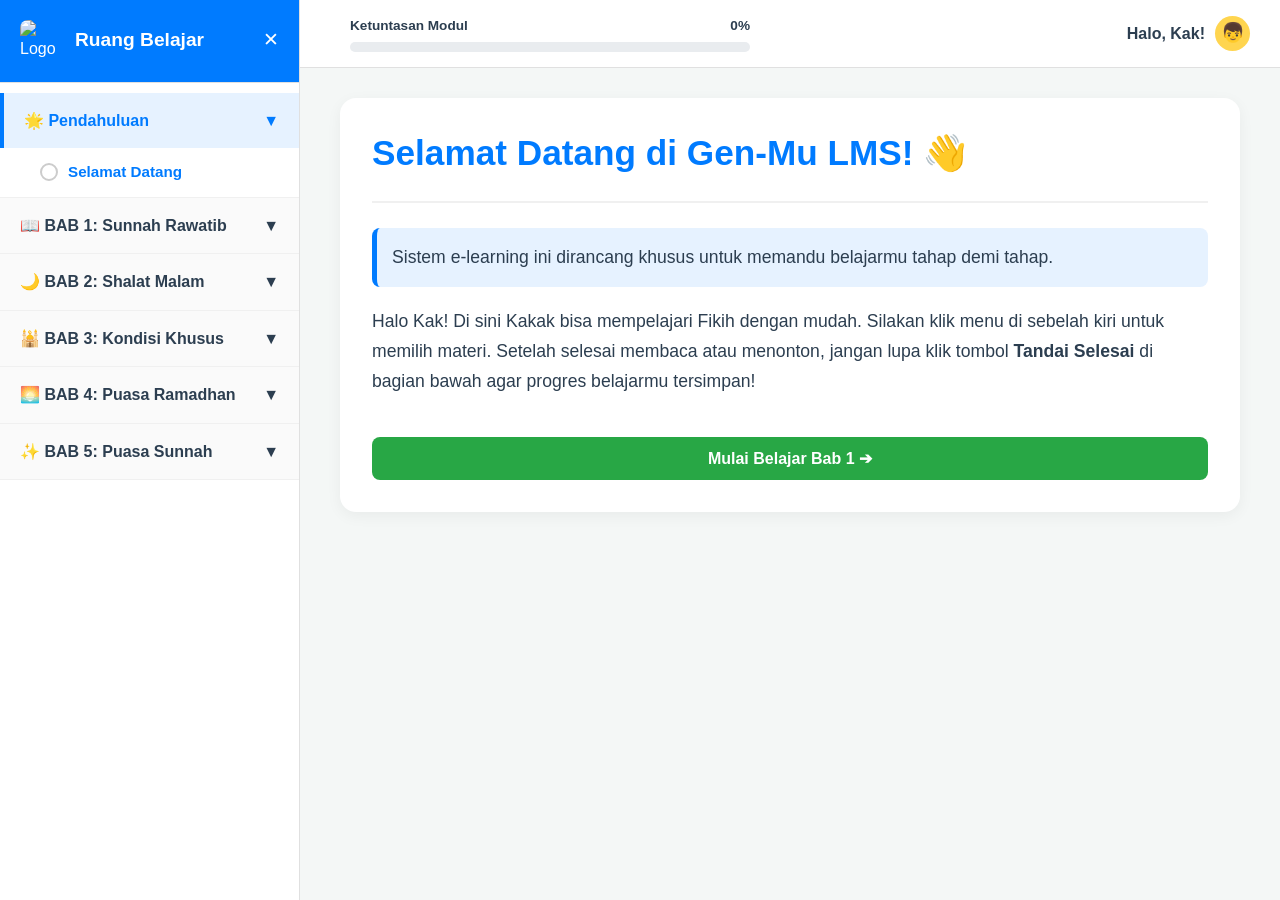
==== commit 8bd5e5ec: "Update belajar.html" ====
--- a/belajar.html
+++ b/belajar.html
@@ -134,7 +134,11 @@
                 <div class="content-header"><h1>4. Video Pembelajaran Rawatib</h1></div>
                 <div class="content-body">
                     <div class="intro-box">Tonton video animasi di bawah ini agar pemahaman Kakak semakin mantap.</div>
-                    <div class="iframe-container"><iframe src="https://www.youtube.com/embed/7o30T9-NYI4" allowfullscreen></iframe></div>
+                    <div class="iframe-wrapper">
+                        <div class="iframe-container">
+                            <iframe src="https://www.youtube.com/embed/7o30T9-NYI4" allowfullscreen></iframe>
+                        </div>
+                    </div>
                 </div>
                 <div class="action-buttons"><button class="btn-lms-action btn-complete" onclick="markComplete('l1-4', 'l1-5')">Tandai Selesai & Lanjut ➔</button></div>
             </div>
@@ -171,7 +175,11 @@
                 <div class="content-header"><h1>3. Video Tarawih & Witir</h1></div>
                 <div class="content-body">
                     <div class="intro-box">Simak panduan visual shalat malam berikut ini ya Kak!</div>
-                    <div class="iframe-container"><iframe src="https://www.youtube.com/embed/7ewEvRK4g10" allowfullscreen></iframe></div>
+                    <div class="iframe-wrapper">
+                        <div class="iframe-container">
+                            <iframe src="https://www.youtube.com/embed/7ewEvRK4g10" allowfullscreen></iframe>
+                        </div>
+                    </div>
                 </div>
                 <div class="action-buttons"><button class="btn-lms-action btn-complete" onclick="markComplete('l2-3', 'l2-4')">Tandai Selesai & Lanjut ➔</button></div>
             </div>
@@ -204,7 +212,11 @@
             <div id="l3-3" class="lesson-content">
                 <div class="content-header"><h1>3. Video Panduan Shalat Khusus</h1></div>
                 <div class="content-body">
-                    <div class="iframe-container"><iframe src="https://www.youtube.com/embed/kc-5C-uV5Hk" allowfullscreen></iframe></div>
+                    <div class="iframe-wrapper">
+                        <div class="iframe-container">
+                            <iframe src="https://www.youtube.com/embed/kc-5C-uV5Hk" allowfullscreen></iframe>
+                        </div>
+                    </div>
                 </div>
                 <div class="action-buttons"><button class="btn-lms-action btn-complete" onclick="markComplete('l3-3', 'l3-4')">Tandai Selesai & Lanjut ➔</button></div>
             </div>
@@ -237,7 +249,11 @@
             <div id="l4-3" class="lesson-content">
                 <div class="content-header"><h1>3. Video Penjelasan Ramadhan</h1></div>
                 <div class="content-body">
-                    <div class="iframe-container"><iframe src="https://www.youtube.com/embed/sjRd94ZaPSI" allowfullscreen></iframe></div>
+                    <div class="iframe-wrapper">
+                        <div class="iframe-container">
+                            <iframe src="https://www.youtube.com/embed/sjRd94ZaPSI" allowfullscreen></iframe>
+                        </div>
+                    </div>
                 </div>
                 <div class="action-buttons"><button class="btn-lms-action btn-complete" onclick="markComplete('l4-3', 'l4-4')">Tandai Selesai & Lanjut ➔</button></div>
             </div>
@@ -255,7 +271,11 @@
                 <div class="content-header"><h1>1. Slide Macam Puasa Sunnah</h1></div>
                 <div class="content-body">
                     <div class="intro-box">Geser slide presentasi di bawah untuk mengetahui puasa apa saja yang disunnahkan Rasulullah.</div>
-                    <div class="iframe-container"><iframe src="https://www.canva.com/design/DAHJnHYPH2w/FHrJwm6hhopdkLDo4CUwgA/view?embed" allowfullscreen></iframe></div>
+                    <div class="iframe-wrapper">
+                        <div class="iframe-container">
+                            <iframe src="https://www.canva.com/design/DAHJnHYPH2w/FHrJwm6hhopdkLDo4CUwgA/view?embed" allowfullscreen></iframe>
+                        </div>
+                    </div>
                     <img src="https://i.ibb.co.com/RTWxfPC4/Chat-GPT-Image-May-18-2026-05-50-57-AM.png">
                 </div>
                 <div class="action-buttons"><button class="btn-lms-action btn-complete" onclick="markComplete('l5-1', 'l5-2')">Tandai Selesai & Lanjut ➔</button></div>
@@ -271,7 +291,11 @@
             <div id="l5-3" class="lesson-content">
                 <div class="content-header"><h1>3. Video Puasa Sunnah</h1></div>
                 <div class="content-body">
-                    <div class="iframe-container"><iframe src="https://www.youtube.com/embed/e1jEjuLCMPA" allowfullscreen></iframe></div>
+                    <div class="iframe-wrapper">
+                        <div class="iframe-container">
+                            <iframe src="https://www.youtube.com/embed/e1jEjuLCMPA" allowfullscreen></iframe>
+                        </div>
+                    </div>
                 </div>
                 <div class="action-buttons"><button class="btn-lms-action btn-complete" onclick="markComplete('l5-3', 'l5-4')">Tandai Selesai & Lanjut ➔</button></div>
             </div>
@@ -292,13 +316,13 @@
 </div>
 
 <script>
-    // LMS Logic
+    // LMS Logic (Khusus menangani sidebar dan progress belajar)
     const allLessonIds = ['l-intro', 'l1-1', 'l1-2', 'l1-3', 'l1-4', 'l1-5', 'l2-1', 'l2-2', 'l2-3', 'l2-4', 'l3-1', 'l3-2', 'l3-3', 'l3-4', 'l4-1', 'l4-2', 'l4-3', 'l4-4', 'l5-1', 'l5-2', 'l5-3', 'l5-4'];
     let completedLessons = JSON.parse(localStorage.getItem('genmuProgress')) || [];
 
     function initLMS() {
         updateProgress();
-        // Load last active lesson or default to intro
+        // Membuka materi yang terakhir kali diakses siswa (Jika tidak ada, default intro)
         let lastActive = localStorage.getItem('genmuLastActive') || 'l-intro';
         loadLesson(lastActive, false);
     }
@@ -315,15 +339,15 @@
     }
 
     function loadLesson(id, autoScroll = true) {
-        // Hide all contents
+        // Menyembunyikan semua konten materi
         document.querySelectorAll('.lesson-content').forEach(c => c.classList.remove('active'));
         document.querySelectorAll('.lesson-item').forEach(item => item.classList.remove('active'));
         
-        // Show target
+        // Menampilkan materi target
         const targetContent = document.getElementById(id);
         if(targetContent) targetContent.classList.add('active');
         
-        // Mark sidebar item active and open its parent accordion
+        // Mengubah status menu sidebar menjadi aktif & membuka menu drop-down induknya
         const targetSidebarItem = document.querySelector(`.lesson-item[data-id="${id}"]`);
         if(targetSidebarItem) {
             targetSidebarItem.classList.add('active');
@@ -337,24 +361,28 @@
             parentHeader.classList.add('active');
         }
 
-        // Save state
+        // Menyimpan posisi terakhir siswa
         localStorage.setItem('genmuLastActive', id);
         
+        // Otomatis menutup sidebar di tampilan mobile setelah memilih materi
         if(window.innerWidth <= 900) {
             document.getElementById('lmsSidebar').classList.remove('open');
         }
 
+        // Otomatis scroll ke bagian atas materi
         if(autoScroll) {
             document.querySelector('.lms-content-area').scrollTo({top: 0, behavior: 'smooth'});
         }
     }
 
     function markComplete(currentId, nextId) {
+        // Mencatat materi yang sudah selesai dipelajari
         if (!completedLessons.includes(currentId)) {
             completedLessons.push(currentId);
             localStorage.setItem('genmuProgress', JSON.stringify(completedLessons));
             updateProgress();
         }
+        // Melanjutkan ke materi berikutnya
         loadLesson(nextId);
     }
 
@@ -363,10 +391,11 @@
         let done = completedLessons.length;
         let percent = Math.round((done / total) * 100);
         
+        // Memperbarui visual Progress Bar
         document.getElementById('progressBar').style.width = percent + '%';
         document.getElementById('progressPercent').innerText = percent + '%';
         
-        // Add checkmarks to sidebar
+        // Menambahkan ikon centang di daftar menu sidebar
         completedLessons.forEach(id => {
             let item = document.querySelector(`.lesson-item[data-id="${id}"]`);
             if(item) item.classList.add('completed');
@@ -379,10 +408,10 @@
             localStorage.setItem('genmuProgress', JSON.stringify(completedLessons));
             updateProgress();
         }
-        alert('Selamat Kak! Kakak sudah menyelesaikan semua materi di Ruang Belajar Gen-Mu dengan hebat! 🎉');
-    }
-
-    // Run on load
+        alert('Selamat Kak! Kakak sudah menyelesaikan semua materi di Ruang Belajar Gen-Mu dengan sangat hebat! 🎉');
+    }
+
+    // Menjalankan inisialisasi LMS ketika halaman dimuat
     window.onload = initLMS;
 </script>
 
--- a/style.css
+++ b/style.css
@@ -106,15 +106,100 @@
 .user-profile { display: flex; align-items: center; gap: 10px; font-weight: 600; }
 .user-avatar { width: 35px; height: 35px; background: var(--card-bg); border-radius: 50%; display: flex; justify-content: center; align-items: center; font-size: 1.2rem; }
 
-.lms-content-area { flex: 1; padding: 30px; overflow-y: auto; background: var(--bg-light); }
-.lesson-content { display: none; max-width: 800px; margin: 0 auto; background: var(--secondary); padding: 40px; border-radius: 15px; box-shadow: 0 4px 15px rgba(0,0,0,0.03); }
-.lesson-content.active { display: block; animation: fadeIn 0.4s ease; }
-.content-header { margin-bottom: 25px; border-bottom: 2px solid #f0f0f0; padding-bottom: 15px; }
-.content-header h1 { color: var(--primary); font-size: 2rem; margin-bottom: 10px; }
-.content-body img { max-width: 100%; border-radius: 10px; margin: 15px 0; box-shadow: 0 4px 8px rgba(0,0,0,0.1); }
-.content-body .intro-box { background: #e6f2ff; padding: 15px; border-radius: 8px; border-left: 5px solid var(--primary); margin-bottom: 20px; color: var(--primary-dark); font-weight: 500; }
-.iframe-container { position: relative; padding-bottom: 56.25%; height: 0; border-radius: 10px; overflow: hidden; margin: 20px 0; box-shadow: 0 4px 15px rgba(0,0,0,0.1); }
-.iframe-container iframe { position: absolute; top: 0; left: 0; width: 100%; height: 100%; border: 0; }
+/* =========================================================
+   PERBAIKAN AREA KONTEN MATERI (KARTU MATERI LMS)
+========================================================= */
+.lms-content-area { 
+    flex: 1; 
+    padding: 30px; 
+    overflow-y: auto; 
+    background: var(--bg-light); 
+    line-height: 1.7; /* Line-height nyaman dibaca */
+}
+
+/* BATASI LEBAR KONTEN & DESAIN KARTU */
+.lesson-content { 
+    display: none; 
+    max-width: 900px; /* Batas maksimal lebar materi */
+    margin: 0 auto; /* Otomatis ke tengah layar */
+    background: var(--secondary); 
+    padding: 32px; /* Padding cukup agar lega */
+    border-radius: 16px; 
+    box-shadow: 0 4px 15px rgba(0,0,0,0.05); /* Shadow ringan */
+}
+.lesson-content.active { 
+    display: block; 
+    animation: fadeIn 0.4s ease; 
+}
+
+/* UKURAN TEKS (DESKTOP) */
+.content-header { 
+    margin-bottom: 25px; 
+    border-bottom: 2px solid #f0f0f0; 
+    padding-bottom: 15px; 
+}
+.content-header h1 { 
+    color: var(--primary); 
+    font-size: 2.2rem; /* Ukuran proporsional */
+    margin-bottom: 10px; 
+    line-height: 1.3;
+}
+.content-body p, 
+.content-body .intro-box {
+    font-size: 1.1rem;
+    color: var(--text-secondary);
+}
+.intro-box { 
+    background: #e6f2ff; 
+    padding: 15px; 
+    border-radius: 8px; 
+    border-left: 5px solid var(--primary); 
+    margin-bottom: 20px; 
+    color: var(--primary-dark); 
+    font-weight: 500; 
+}
+
+/* BATASI UKURAN GAMBAR MATERI */
+.content-body img {
+    display: block;
+    max-width: 100%;
+    width: auto;
+    height: auto;
+    margin: 25px auto; /* Otomatis ke tengah */
+    border-radius: 10px;
+    box-shadow: 0 4px 8px rgba(0,0,0,0.1);
+}
+/* Memastikan gambar utama maksimal 500px di layar besar */
+@media (min-width: 768px) {
+    .content-body img { 
+        max-width: 500px; 
+    }
+}
+
+/* BATASI UKURAN VIDEO / IFRAME */
+.iframe-wrapper {
+    max-width: 700px; /* Batas maksimal lebar video */
+    margin: 30px auto; /* Otomatis ke tengah */
+    border-radius: 12px;
+    overflow: hidden;
+    box-shadow: 0 4px 15px rgba(0,0,0,0.1);
+}
+/* Menggunakan Aspect Ratio Modern (Lebih Rapi) */
+.iframe-container { 
+    position: relative; 
+    width: 100%; 
+    aspect-ratio: 16 / 9; 
+}
+.iframe-container iframe { 
+    position: absolute; 
+    top: 0; 
+    left: 0; 
+    width: 100%; 
+    height: 100%; 
+    border: 0; 
+}
+
+/* TOMBOL AKSI BAWAH */
 .action-buttons { margin-top: 40px; display: flex; gap: 15px; flex-wrap: wrap; }
 .btn-lms-action { display: inline-flex; align-items: center; justify-content: center; padding: 12px 25px; border-radius: 8px; font-weight: 600; text-decoration: none; transition: 0.3s; border: none; cursor: pointer; font-size: 1rem; }
 .btn-complete { background: var(--success); color: white; flex: 1; }
@@ -122,19 +207,41 @@
 .btn-external { background: var(--card-bg); color: var(--text-secondary); border: 1px solid #e0b000; }
 .btn-external:hover { background: #ffc107; transform: translateY(-2px); }
 
-/* RESPONSIVE */
+/* =========================================================
+   RESPONSIVE (MOBILE & TABLET)
+========================================================= */
 @media (max-width: 900px) {
     .lms-sidebar { position: fixed; left: -300px; height: 100%; box-shadow: 5px 0 15px rgba(0,0,0,0.1); }
     .lms-sidebar.open { left: 0; }
     .mobile-toggle { display: block; }
+    
     .nav-menu { position: absolute; top: 70px; left: -100%; flex-direction: column; background-color: var(--secondary); width: 100%; text-align: center; padding: 20px 0; box-shadow: 0 5px 10px rgba(0,0,0,0.1); transition: 0.3s; }
     .nav-menu.active { left: 0; }
     .menu-toggle { display: flex; }
     .team-card { width: calc(50% - 15px); }
 }
+
+@media (max-width: 768px) {
+    /* Perbaikan padding di mobile */
+    .lms-content-area { padding: 15px; }
+    .lesson-content { 
+        padding: 16px; 
+        border-radius: 12px;
+    }
+    
+    /* Ukuran Teks Mobile proporsional */
+    .content-header h1 { font-size: 1.6rem; }
+    .content-body p, 
+    .content-body .intro-box { font-size: 0.95rem; }
+    
+    .action-buttons { flex-direction: column; }
+    .btn-lms-action { width: 100%; }
+}
+
 @media (max-width: 600px) {
     .lms-header { flex-wrap: wrap; gap: 10px; padding: 15px; }
     .progress-container { order: 3; width: 100%; max-width: 100%; margin: 10px 0 0 0; }
-    .lesson-content { padding: 20px; }
     .team-card { width: 100%; }
 }
+
+@keyframes fadeIn { from { opacity: 0; transform: translateY(10px); } to { opacity: 1; transform: translateY(0); } }
